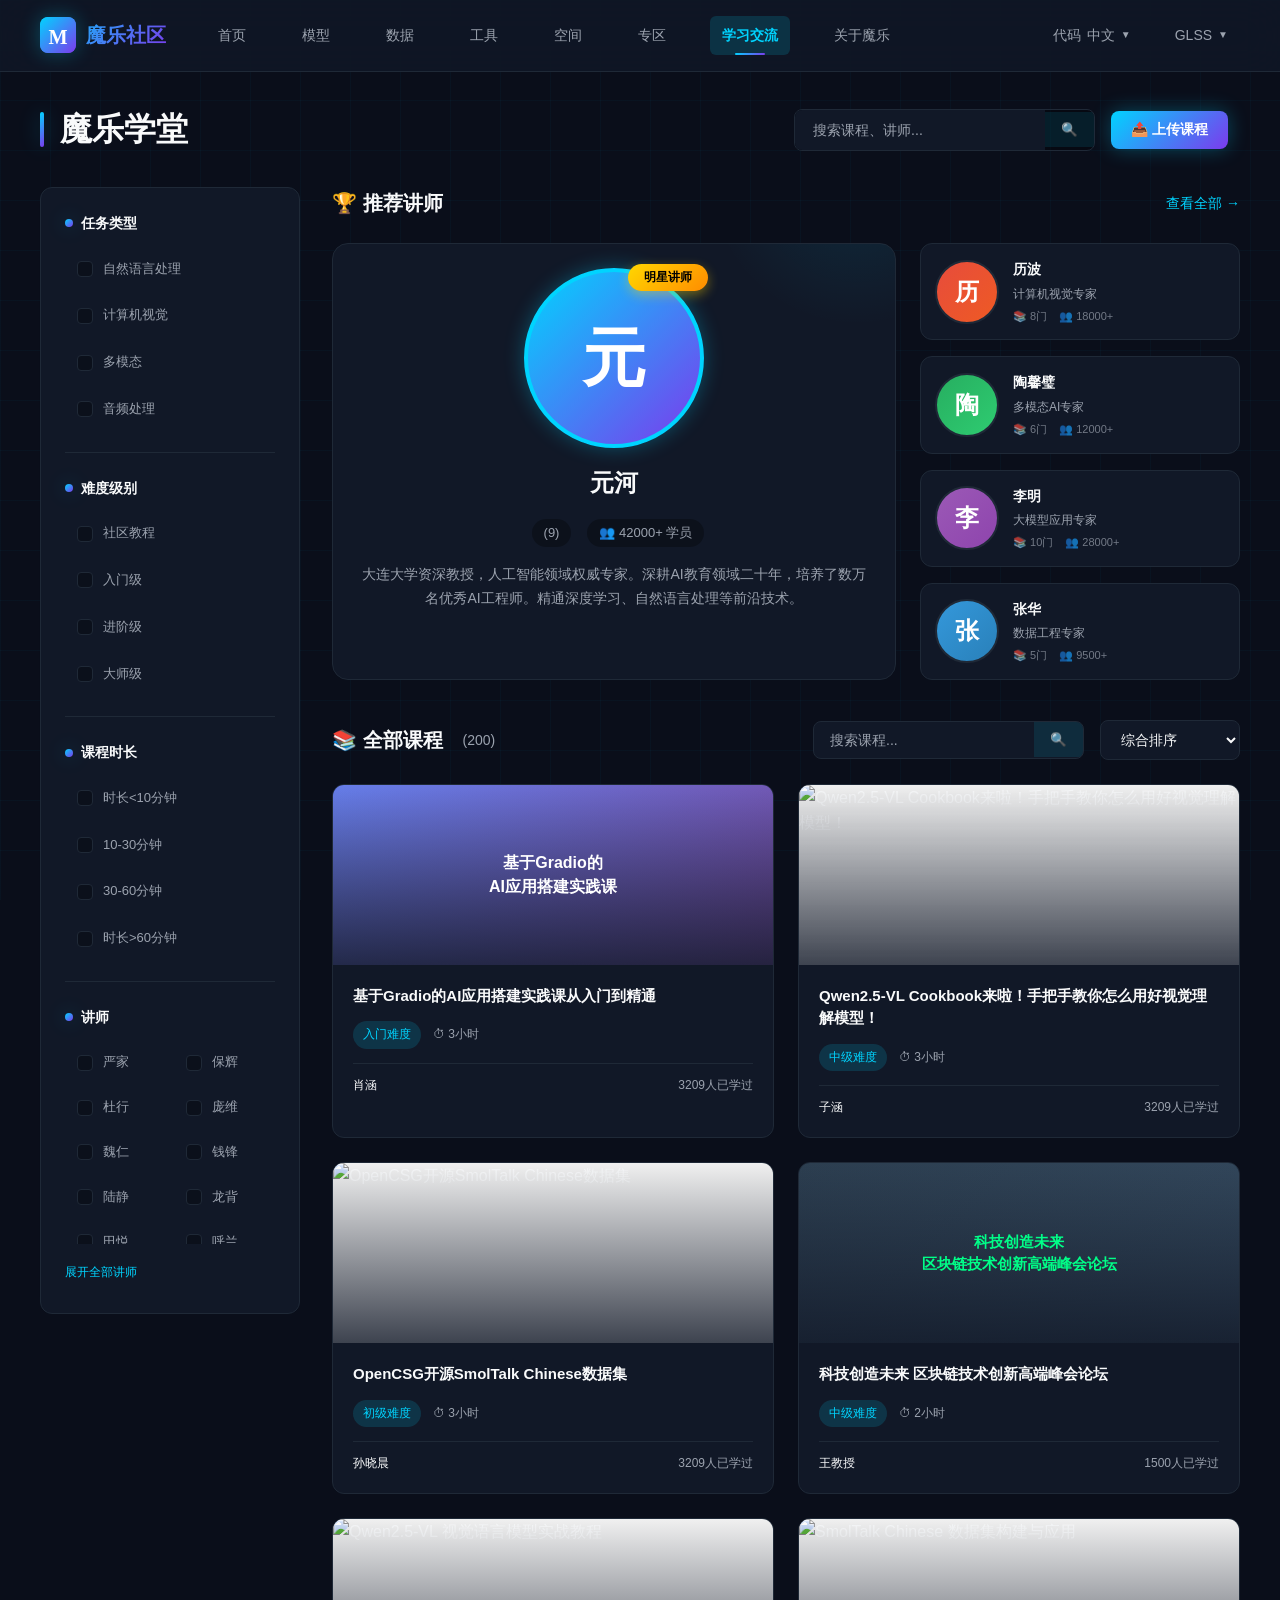
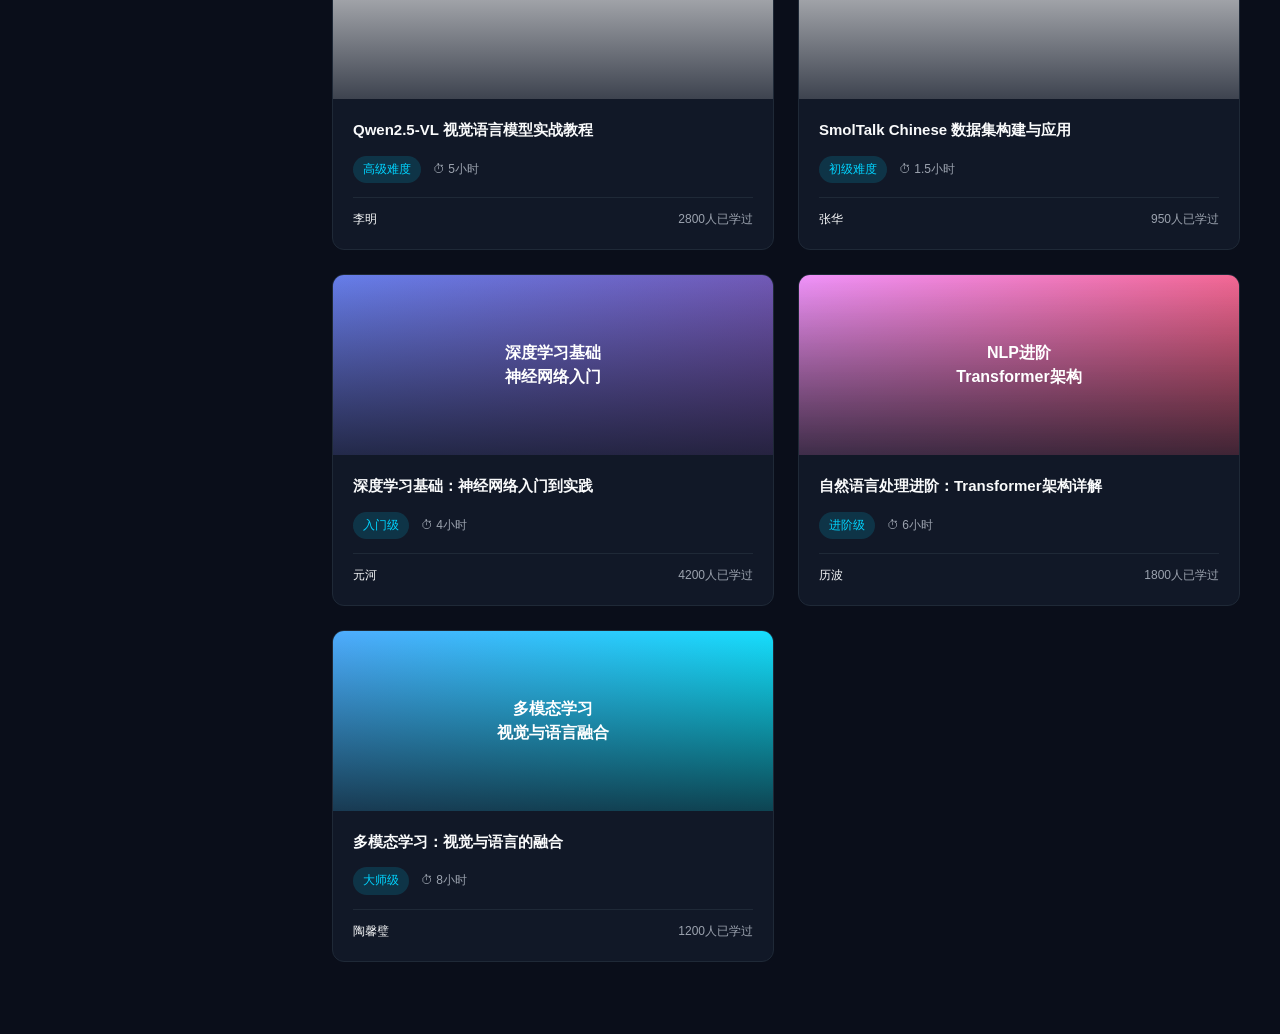
==== index.html @ 88fbdd55 "Add files via upload" ====
<!DOCTYPE html>
<html lang="zh-CN">
<head>
    <meta charset="UTF-8">
    <meta name="viewport" content="width=device-width, initial-scale=1.0">
    <title>魔乐学堂 - AI学习平台</title>
    <link rel="stylesheet" href="styles.css">
</head>
<body>
    <!-- 顶部导航栏 -->
    <header class="header">
        <div class="header-left">
            <div class="logo">
                <img src="data:image/svg+xml,%3Csvg xmlns='http://www.w3.org/2000/svg' viewBox='0 0 32 32'%3E%3Cdefs%3E%3ClinearGradient id='g' x1='0%25' y1='0%25' x2='100%25' y2='100%25'%3E%3Cstop offset='0%25' style='stop-color:%2300d4ff'/%3E%3Cstop offset='100%25' style='stop-color:%237c3aed'/%3E%3C/linearGradient%3E%3C/defs%3E%3Crect width='32' height='32' rx='6' fill='url(%23g)'/%3E%3Ctext x='16' y='24' font-size='18' font-weight='bold' fill='white' text-anchor='middle'%3EM%3C/text%3E%3C/svg%3E" alt="魔乐社区">
                <span>魔乐社区</span>
            </div>
            <nav class="nav-menu">
                <a href="#">首页</a>
                <a href="#">模型</a>
                <a href="#">数据</a>
                <a href="#">工具</a>
                <a href="#">空间</a>
                <a href="#">专区</a>
                <a href="#" class="active">学习交流</a>
                <a href="#">关于魔乐</a>
            </nav>
        </div>
        <div class="header-right">
            <div class="lang-switch">
                <span>代码</span>
                <span>中文</span>
                <span class="dropdown">▼</span>
            </div>
            <div class="glss-dropdown">
                <span>GLSS</span>
                <span class="dropdown">▼</span>
            </div>
        </div>
    </header>

    <!-- 主内容区 -->
    <main class="main-container">
        <div class="page-header">
            <h1 class="page-title">魔乐学堂</h1>
            <div class="page-actions">
                <div class="search-box">
                    <input type="text" placeholder="搜索课程、讲师...">
                    <button class="search-btn">🔍</button>
                </div>
                <button class="upload-btn" onclick="openUploadModal()">📤 上传课程</button>
            </div>
        </div>
        
        <div class="content-wrapper">
            <!-- 左侧筛选栏 -->
            <aside class="sidebar">
                <div class="filter-section">
                    <h3>任务类型</h3>
                    <div class="filter-options">
                        <label class="checkbox-label">
                            <input type="checkbox" name="task" value="nlp">
                            <span>自然语言处理</span>
                        </label>
                        <label class="checkbox-label">
                            <input type="checkbox" name="task" value="cv">
                            <span>计算机视觉</span>
                        </label>
                        <label class="checkbox-label">
                            <input type="checkbox" name="task" value="multimodal">
                            <span>多模态</span>
                        </label>
                        <label class="checkbox-label">
                            <input type="checkbox" name="task" value="audio">
                            <span>音频处理</span>
                        </label>
                    </div>
                </div>

                <div class="filter-section">
                    <h3>难度级别</h3>
                    <div class="filter-options">
                        <label class="checkbox-label">
                            <input type="checkbox" name="level" value="community">
                            <span>社区教程</span>
                        </label>
                        <label class="checkbox-label">
                            <input type="checkbox" name="level" value="entry">
                            <span>入门级</span>
                        </label>
                        <label class="checkbox-label">
                            <input type="checkbox" name="level" value="intermediate">
                            <span>进阶级</span>
                        </label>
                        <label class="checkbox-label">
                            <input type="checkbox" name="level" value="advanced">
                            <span>大师级</span>
                        </label>
                    </div>
                </div>

                <div class="filter-section">
                    <h3>课程时长</h3>
                    <div class="filter-options">
                        <label class="checkbox-label">
                            <input type="checkbox" name="duration" value="short">
                            <span>时长&lt;10分钟</span>
                        </label>
                        <label class="checkbox-label">
                            <input type="checkbox" name="duration" value="medium">
                            <span>10-30分钟</span>
                        </label>
                        <label class="checkbox-label">
                            <input type="checkbox" name="duration" value="long">
                            <span>30-60分钟</span>
                        </label>
                        <label class="checkbox-label">
                            <input type="checkbox" name="duration" value="extra-long">
                            <span>时长&gt;60分钟</span>
                        </label>
                    </div>
                </div>

                <div class="filter-section">
                    <h3>讲师</h3>
                    <div class="filter-options instructor-options">
                        <label class="checkbox-label">
                            <input type="checkbox" name="instructor" value="yanjia">
                            <span>严家</span>
                        </label>
                        <label class="checkbox-label">
                            <input type="checkbox" name="instructor" value="baohui">
                            <span>保辉</span>
                        </label>
                        <label class="checkbox-label">
                            <input type="checkbox" name="instructor" value="duxing">
                            <span>杜行</span>
                        </label>
                        <label class="checkbox-label">
                            <input type="checkbox" name="instructor" value="pangwei">
                            <span>庞维</span>
                        </label>
                        <label class="checkbox-label">
                            <input type="checkbox" name="instructor" value="weiren">
                            <span>魏仁</span>
                        </label>
                        <label class="checkbox-label">
                            <input type="checkbox" name="instructor" value="qianfeng">
                            <span>钱锋</span>
                        </label>
                        <label class="checkbox-label">
                            <input type="checkbox" name="instructor" value="lujing">
                            <span>陆静</span>
                        </label>
                        <label class="checkbox-label">
                            <input type="checkbox" name="instructor" value="longbei">
                            <span>龙背</span>
                        </label>
                        <label class="checkbox-label">
                            <input type="checkbox" name="instructor" value="tianyue">
                            <span>田悦</span>
                        </label>
                        <label class="checkbox-label">
                            <input type="checkbox" name="instructor" value="hulan">
                            <span>呼兰</span>
                        </label>
                    </div>
                    <button class="expand-btn" id="expandInstructors">展开全部讲师</button>
                </div>
            </aside>

            <!-- 右侧内容区 -->
            <div class="main-content">
                <!-- 推荐讲师 -->
                <section class="section">
                    <div class="section-header">
                        <h2 class="section-title">🏆 推荐讲师</h2>
                        <a href="#" class="view-all">查看全部 →</a>
                    </div>
                    <div class="instructor-showcase">
                        <div class="instructor-featured" onclick="goToInstructorDetail('元河')">
                            <div class="featured-avatar">
                                <div class="avatar-circle" style="background: linear-gradient(135deg, #00d4ff 0%, #7c3aed 100%);">元</div>
                                <div class="featured-badge">明星讲师</div>
                            </div>
                            <h3>元河</h3>
                            <div class="featured-meta">
                                <span class="course-count">📚 12门课程</span>
                                <span class="students-count">👥 42000+ 学员</span>
                            </div>
                            <p class="featured-desc">大连大学资深教授，人工智能领域权威专家。深耕AI教育领域二十年，培养了数万名优秀AI工程师。精通深度学习、自然语言处理等前沿技术。</p>
                        </div>

                        <div class="instructor-list">
                            <div class="mini-instructor-card" onclick="goToInstructorDetail('历波')">
                                <div class="mini-avatar" style="background: linear-gradient(135deg, #E74C3C 0%, #ee5a24 100%);">历</div>
                                <div class="mini-info">
                                    <h4>历波</h4>
                                    <p class="mini-desc">计算机视觉专家</p>
                                    <div class="mini-stats">
                                        <span class="mini-course">📚 8门</span>
                                        <span class="mini-students">👥 18000+</span>
                                    </div>
                                </div>
                            </div>

                            <div class="mini-instructor-card" onclick="goToInstructorDetail('陶馨璧')">
                                <div class="mini-avatar" style="background: linear-gradient(135deg, #27AE60 0%, #2ecc71 100%);">陶</div>
                                <div class="mini-info">
                                    <h4>陶馨璧</h4>
                                    <p class="mini-desc">多模态AI专家</p>
                                    <div class="mini-stats">
                                        <span class="mini-course">📚 6门</span>
                                        <span class="mini-students">👥 12000+</span>
                                    </div>
                                </div>
                            </div>

                            <div class="mini-instructor-card" onclick="goToInstructorDetail('李明')">
                                <div class="mini-avatar" style="background: linear-gradient(135deg, #9B59B6 0%, #8e44ad 100%);">李</div>
                                <div class="mini-info">
                                    <h4>李明</h4>
                                    <p class="mini-desc">大模型应用专家</p>
                                    <div class="mini-stats">
                                        <span class="mini-course">📚 10门</span>
                                        <span class="mini-students">👥 28000+</span>
                                    </div>
                                </div>
                            </div>

                            <div class="mini-instructor-card" onclick="goToInstructorDetail('张华')">
                                <div class="mini-avatar" style="background: linear-gradient(135deg, #3498DB 0%, #2980b9 100%);">张</div>
                                <div class="mini-info">
                                    <h4>张华</h4>
                                    <p class="mini-desc">数据工程专家</p>
                                    <div class="mini-stats">
                                        <span class="mini-course">📚 5门</span>
                                        <span class="mini-students">👥 9500+</span>
                                    </div>
                                </div>
                            </div>
                        </div>
                    </div>
                </section>

                <!-- 全部课程 -->
                <section class="section">
                    <div class="section-header">
                        <h2 class="section-title">📚 全部课程 <span class="course-count">(200)</span></h2>
                        <div class="section-actions">
                            <div class="search-box-small">
                                <input type="text" placeholder="搜索课程..." id="courseSearch">
                                <button class="search-btn">🔍</button>
                            </div>
                            <div class="sort-dropdown">
                                <select id="sortSelect">
                                    <option value="default">综合排序</option>
                                    <option value="newest">更新时间</option>
                                    <option value="popular">最受欢迎</option>
                                    <option value="duration">课程时长</option>
                                </select>
                            </div>
                        </div>
                    </div>
                    <div class="course-grid" id="allCourses">
                        <!-- Courses will be populated dynamically by script.js -->
                    </div>
                </section>
            </div>
        </div>
    </main>

    <script src="script.js?v=2"></script>

<!-- Course Detail Modal -->
<div class="course-detail-overlay" id="courseDetailModal" onclick="closeCourseDetail()">
    <div class="course-detail-modal" onclick="event.stopPropagation()">
        <div class="modal-header">
            <h2>📖 课程详情</h2>
            <button class="modal-close" onclick="closeCourseDetail()">✕</button>
        </div>
        
        <div class="course-detail-content">
            <!-- Course Header -->
            <div class="detail-header">
                <div class="detail-cover">
                    <img id="detailCover" src="" alt="课程封面">
                    <div class="cover-overlay">
                        <button class="play-btn" onclick="playCourse()">▶ 立即学习</button>
                    </div>
                </div>
                <div class="detail-info">
                    <h1 id="detailTitle">课程标题</h1>
                    <div class="detail-meta">
                        <span class="detail-difficulty" id="detailDifficulty">中级难度</span>
                        <span class="detail-duration" id="detailDuration">⏱ 2小时</span>
                        <span class="detail-rating">⭐ 4.9</span>
                    </div>
                    <div class="detail-stats">
                        <span>👥 <span id="detailStudents">1500</span> 人已学</span>
                        <span>📺 <span id="detailLessons">12</span> 课时</span>
                        <span>📁 <span id="detailChapters">3</span> 章节</span>
                    </div>
                    <p id="detailDesc">课程简介描述...</p>
                </div>
            </div>

            <!-- Course Tabs -->
            <div class="detail-tabs">
                <button class="tab-btn active" id="tabOutline" onclick="showDetailTab('outline')">📚 课程大纲</button>
                <button class="tab-btn" id="tabIntro" onclick="showDetailTab('intro')">📝 课程介绍</button>
                <button class="tab-btn" id="tabComments" onclick="showDetailTab('comments')">💬 学员评论</button>
            </div>

            <!-- Tab Content -->
            <div class="tab-content" id="tabContent">
                <!-- Course Outline -->
                <div id="contentOutline" class="tab-pane active">
                    <div class="chapter-list" id="chapterList">
                        <!-- Chapters will be populated dynamically -->
                    </div>
                </div>

                <!-- Course Intro -->
                <div id="contentIntro" class="tab-pane">
                    <h3>📝 课程介绍</h3>
                    <p id="detailFullDesc">详细的课程介绍内容...</p>
                    <h4>🎯 学习目标</h4>
                    <ul id="detailObjectives">
                        <li>理解课程核心概念</li>
                        <li>掌握关键技术技能</li>
                        <li>能够独立完成项目实践</li>
                    </ul>
                    <h4>📋 适合人群</h4>
                    <ul id="detailAudience">
                        <li>有一定编程基础的学习者</li>
                        <li>对人工智能感兴趣的开发者</li>
                        <li>希望提升技能的在职人员</li>
                    </ul>
                </div>

                <!-- Comments -->
                <div id="contentComments" class="tab-pane">
                    <div class="comment-list" id="commentList">
                        <!-- Comments will be populated dynamically -->
                    </div>
                    <div class="comment-input">
                        <textarea placeholder="发表您的评价..."></textarea>
                        <button class="submit-comment-btn">发表评论</button>
                    </div>
                </div>
            </div>

            <!-- Bottom Actions -->
            <div class="detail-footer">
                <button class="enroll-btn">🎯 立即报名</button>
                <button class="wishlist-btn">❤️ 收藏课程</button>
            </div>
        </div>
    </div>
</div>

<!-- Upload Course Modal -->
<div class="upload-modal-overlay" id="uploadModal" onclick="closeUploadModal()">
    <div class="upload-modal" onclick="event.stopPropagation()">
        <div class="modal-header">
            <h2>📤 上传新课程</h2>
            <button class="modal-close" onclick="closeUploadModal()">✕</button>
        </div>
        
        <!-- Stepper -->
        <div class="modal-stepper">
            <div class="modal-step active" id="uploadStep1" onclick="goUploadStep(1)">
                <span class="step-num">1</span><span>基本信息</span>
            </div>
            <div class="modal-step-line" id="uploadLine1"></div>
            <div class="modal-step" id="uploadStep2" onclick="goUploadStep(2)">
                <span class="step-num">2</span><span>课程内容</span>
            </div>
            <div class="modal-step-line" id="uploadLine2"></div>
            <div class="modal-step" id="uploadStep3" onclick="goUploadStep(3)">
                <span class="step-num">3</span><span>发布设置</span>
            </div>
        </div>

        <!-- Step 1: Basic Info -->
        <div id="uploadPanel1" class="upload-panel">
            <div class="upload-form-card">
                <h3>📋 基本信息</h3>
                
                <div class="form-group">
                    <label class="form-label">课程封面 <span class="required">*</span></label>
                    <div class="cover-upload-zone" id="coverUploadZone">
                        <div class="cover-placeholder" id="coverPlaceholder">
                            <div class="cover-icon">🖼️</div>
                            <div class="cover-text">点击或拖放上传封面</div>
                            <div class="cover-hint">建议尺寸 800×450px，最大 5MB</div>
                        </div>
                        <img class="cover-preview" id="coverPreview" style="display:none;">
                        <input type="file" id="coverInput" accept="image/*" onchange="handleCoverUpload(this)">
                        <button class="cover-remove" id="coverRemove" onclick="removeCover()" style="display:none;">✕</button>
                    </div>
                    <div class="cover-info" id="coverInfo" style="display:none;">
                        <span class="cover-name" id="coverName"></span>
                        <span class="cover-size" id="coverSize"></span>
                    </div>
                </div>

                <div class="form-group">
                    <label class="form-label">课程类型 <span class="required">*</span></label>
                    <div class="type-selector">
                        <div class="type-option selected" onclick="selectCourseType(this,'video')">
                            <div class="type-icon">📹</div>
                            <div class="type-label">视频课程</div>
                            <div class="type-desc">录制视频讲解</div>
                        </div>
                        <div class="type-option" onclick="selectCourseType(this,'text')">
                            <div class="type-icon">📄</div>
                            <div class="type-label">文本教程</div>
                            <div class="type-desc">图文并茂的技术文档</div>
                        </div>
                    </div>
                </div>

                <div class="form-group">
                    <label class="form-label">课程标题 <span class="required">*</span></label>
                    <input class="form-input" id="uploadTitle" placeholder="输入课程标题">
                </div>

                <div class="form-group">
                    <label class="form-label">课程简介 <span class="required">*</span></label>
                    <textarea class="form-textarea" id="uploadDesc" placeholder="详细描述课程内容..." rows="3"></textarea>
                </div>

                <div class="form-row">
                    <div class="form-group">
                        <label class="form-label">任务类型</label>
                        <select class="form-select" id="uploadTaskType">
                            <option value="">请选择</option>
                            <option value="nlp">自然语言处理</option>
                            <option value="cv">计算机视觉</option>
                            <option value="multimodal">多模态</option>
                            <option value="audio">音频处理</option>
                        </select>
                    </div>
                    <div class="form-group">
                        <label class="form-label">难度级别</label>
                        <select class="form-select" id="uploadDifficulty">
                            <option value="">请选择</option>
                            <option value="beginner">入门级</option>
                            <option value="intermediate">进阶级</option>
                            <option value="master">大师级</option>
                        </select>
                    </div>
                </div>
            </div>
        </div>

        <!-- Step 2: Content -->
        <div id="uploadPanel2" class="upload-panel" style="display:none;">
            <!-- Video Upload -->
            <div id="uploadVideo" class="upload-form-card">
                <h3>📹 视频内容</h3>
                <div class="upload-zone">
                    <div class="upload-icon">🎬</div>
                    <div class="upload-text">拖放视频文件到此处，或 <span>点击选择</span></div>
                    <div class="upload-hint">支持 MP4/MOV/AVI 格式</div>
                    <input type="file" accept="video/*" multiple onchange="handleVideoUpload(this)">
                </div>
                <div class="file-list" id="videoList"></div>
            </div>

            <!-- Text Content -->
            <div id="uploadText" class="upload-form-card" style="display:none;">
                <h3>📄 文本内容</h3>
                <div class="form-group">
                    <label class="form-label">教程正文</label>
                    <textarea class="form-textarea" id="uploadTextBody" placeholder="支持 Markdown 格式..." rows="5"></textarea>
                </div>
            </div>

            <div class="upload-form-card">
                <h3>📚 章节结构</h3>
                
                <div class="form-group">
                    <label class="form-label">已有章节模板</label>
                    <select class="form-select" id="chapterTemplate" onchange="applyChapterTemplate(this)">
                        <option value="">选择已有章节结构</option>
                        <option value="intro">课程介绍（2课时）</option>
                        <option value="basic">基础入门（3课时）</option>
                        <option value="advanced">进阶实战（4课时）</option>
                        <option value="project">项目实战（5课时）</option>
                    </select>
                </div>

                <div class="chapter-editor" id="chapterEditor">
                    <div class="chapter-block">
                        <div class="chapter-header">
                            <span class="chapter-num">1</span>
                            <input class="chapter-input" placeholder="第一章标题">
                            <span class="chapter-delete" onclick="deleteChapter(this)">✕</span>
                        </div>
                        <div class="lesson-list">
                            <div class="lesson-row">
                                <span class="lesson-icon video">▶</span>
                                <input class="lesson-input" placeholder="课时标题">
                                <select class="lesson-select" onchange="updateLessonIcon(this)">
                                    <option value="video">视频</option>
                                    <option value="text">文本</option>
                                </select>
                                <span class="lesson-delete" onclick="this.closest('.lesson-row').remove()">✕</span>
                            </div>
                        </div>
                        <button class="add-lesson-btn" onclick="addLesson(this)">+ 添加课时</button>
                    </div>
                </div>
                <button class="add-chapter-btn" onclick="addChapter()">+ 添加章节</button>
            </div>
        </div>

        <!-- Step 3: Publish -->
        <div id="uploadPanel3" class="upload-panel" style="display:none;">
            <div class="upload-form-card">
                <h3>🚀 发布设置</h3>
                
                <div class="form-group">
                    <label class="form-label">课程价格</label>
                    <div class="type-selector">
                        <div class="type-option selected" onclick="selectPriceType(this,'free')">
                            <div class="type-icon">🆓</div>
                            <div class="type-label">免费公开</div>
                            <div class="type-desc">所有人可免费学习</div>
                        </div>
                        <div class="type-option" onclick="selectPriceType(this,'paid')">
                            <div class="type-icon">💰</div>
                            <div class="type-label">付费课程</div>
                            <div class="type-desc">设置课程售价</div>
                        </div>
                    </div>
                </div>

                <div class="form-group" id="priceGroup" style="display:none;">
                    <label class="form-label">课程售价 (¥)</label>
                    <input class="form-input" id="priceInput" type="number" placeholder="输入价格" style="max-width:150px;">
                </div>

                <div class="form-group">
                    <label class="form-label">预计学习时长</label>
                    <select class="form-select" id="uploadDuration">
                        <option value="">请选择</option>
                        <option value="short">≤10min</option>
                        <option value="medium_short">10min＜时长≤30min</option>
                        <option value="medium_long">30min＜时长≤60min</option>
                        <option value="long">＞60min</option>
                    </select>
                </div>

                <div class="form-group">
                    <label class="form-label">课程大纲</label>
                    <textarea class="form-textarea" id="uploadOutline" placeholder="列出学习目标..." rows="3"></textarea>
                </div>

                <div class="form-group">
                    <label class="form-label">发布选项</label>
                    <div class="checkbox-group">
                        <label class="checkbox-label"><input type="checkbox" checked> 立即发布</label>
                        <label class="checkbox-label"><input type="checkbox"> 允许学员评论</label>
                    </div>
                </div>
            </div>
        </div>

        <!-- Actions -->
        <div class="modal-actions">
            <button class="btn btn-secondary" onclick="closeUploadModal()">取消</button>
            <button class="btn btn-secondary" id="prevBtn" style="display:none;" onclick="goUploadStep(currentUploadStep-1)">← 上一步</button>
            <button class="btn btn-primary" id="nextBtn" onclick="goUploadStep(currentUploadStep+1)">下一步 →</button>
            <button class="btn btn-success" id="publishBtn" style="display:none;" onclick="publishCourse()">🚀 发布课程</button>
        </div>
    </div>
</div>

<!-- Success Toast -->
<div class="toast" id="uploadToast"></div>

<script>
// 跳转到讲师详情页
function goToInstructorDetail(instructorName) {
    window.location.href = 'instructor-detail.html?instructor=' + encodeURIComponent(instructorName);
}

let currentUploadStep = 1;
let uploadCourseType = 'video';
let chapterCount = 1;

function openUploadModal() {
    document.getElementById('uploadModal').style.display = 'flex';
    document.body.style.overflow = 'hidden';
}

function closeUploadModal() {
    document.getElementById('uploadModal').style.display = 'none';
    document.body.style.overflow = '';
}

function goUploadStep(n) {
    if (n > currentUploadStep) {
        if (currentUploadStep === 1) {
            const title = document.getElementById('uploadTitle').value.trim();
            if (!title) { showUploadToast('请填写课程标题'); return; }
        }
    }

    currentUploadStep = n;
    document.querySelectorAll('.upload-panel').forEach(p => p.style.display = 'none');
    document.getElementById('uploadPanel' + n).style.display = 'block';

    // Update stepper
    for (let i = 1; i <= 3; i++) {
        const step = document.getElementById('uploadStep' + i);
        step.classList.remove('active', 'done');
        if (i < n) step.classList.add('done');
        if (i === n) step.classList.add('active');
    }
    document.getElementById('uploadLine1').classList.toggle('done', n > 1);
    document.getElementById('uploadLine2').classList.toggle('done', n > 2);

    // Update buttons
    document.getElementById('prevBtn').style.display = n > 1 ? 'block' : 'none';
    document.getElementById('nextBtn').style.display = n < 3 ? 'block' : 'none';
    document.getElementById('publishBtn').style.display = n === 3 ? 'block' : 'none';
}

function selectCourseType(el, type) {
    el.closest('.type-selector').querySelectorAll('.type-option').forEach(o => o.classList.remove('selected'));
    el.classList.add('selected');
    uploadCourseType = type;
    document.getElementById('uploadVideo').style.display = type === 'video' ? 'block' : 'none';
    document.getElementById('uploadText').style.display = type === 'text' ? 'block' : 'none';
}

function selectPriceType(el, type) {
    el.closest('.type-selector').querySelectorAll('.type-option').forEach(o => o.classList.remove('selected'));
    el.classList.add('selected');
    document.getElementById('priceGroup').style.display = type === 'paid' ? 'block' : 'none';
}

function handleVideoUpload(input) {
    const list = document.getElementById('videoList');
    for (const file of input.files) {
        const item = document.createElement('div');
        item.className = 'file-item';
        item.innerHTML = `
            <span class="file-icon">🎬</span>
            <div class="file-info">
                <div class="file-name">${file.name}</div>
                <div class="file-size">${formatFileSize(file.size)}</div>
            </div>
            <span class="file-status done">✓ 就绪</span>
            <span class="file-remove" onclick="this.closest('.file-item').remove()">✕</span>
        `;
        list.appendChild(item);
    }
    input.value = '';
}

function handleCoverUpload(input) {
    const file = input.files[0];
    if (!file) return;

    if (file.size > 5 * 1024 * 1024) {
        showUploadToast('封面大小不能超过 5MB');
        input.value = '';
        return;
    }

    const reader = new FileReader();
    reader.onload = function(e) {
        document.getElementById('coverPreview').src = e.target.result;
        document.getElementById('coverPreview').style.display = 'block';
        document.getElementById('coverPlaceholder').style.display = 'none';
        document.getElementById('coverRemove').style.display = 'block';
        document.getElementById('coverInfo').style.display = 'flex';
        document.getElementById('coverName').textContent = file.name;
        document.getElementById('coverSize').textContent = formatFileSize(file.size);
    };
    reader.readAsDataURL(file);
}

function removeCover() {
    document.getElementById('coverInput').value = '';
    document.getElementById('coverPreview').style.display = 'none';
    document.getElementById('coverPreview').src = '';
    document.getElementById('coverPlaceholder').style.display = 'block';
    document.getElementById('coverRemove').style.display = 'none';
    document.getElementById('coverInfo').style.display = 'none';
}

function formatFileSize(bytes) {
    if (bytes < 1024) return bytes + ' B';
    if (bytes < 1024 * 1024) return (bytes / 1024).toFixed(1) + ' KB';
    return (bytes / 1024 / 1024).toFixed(1) + ' MB';
}

function addChapter() {
    chapterCount++;
    const editor = document.getElementById('chapterEditor');
    const block = document.createElement('div');
    block.className = 'chapter-block';
    block.innerHTML = `
        <div class="chapter-header">
            <span class="chapter-num">${chapterCount}</span>
            <input class="chapter-input" placeholder="第${chapterCount}章标题">
            <span class="chapter-delete" onclick="deleteChapter(this)">✕</span>
        </div>
        <div class="lesson-list"></div>
        <button class="add-lesson-btn" onclick="addLesson(this)">+ 添加课时</button>
    `;
    editor.appendChild(block);
}

function deleteChapter(el) {
    if (document.querySelectorAll('.chapter-block').length <= 1) {
        showUploadToast('至少保留一个章节'); return;
    }
    el.closest('.chapter-block').remove();
    document.querySelectorAll('.chapter-block').forEach((block, i) => {
        block.querySelector('.chapter-num').textContent = i + 1;
    });
    chapterCount = document.querySelectorAll('.chapter-block').length;
}

function applyChapterTemplate(select) {
    const template = select.value;
    if (!template) return;

    const templates = {
        intro: {
            title: '课程介绍',
            lessons: ['课程简介与学习目标', '前置知识要求']
        },
        basic: {
            title: '基础入门',
            lessons: ['核心概念讲解', '基础操作演示', '简单案例练习']
        },
        advanced: {
            title: '进阶实战',
            lessons: ['进阶概念深入', '高级技巧讲解', '综合案例实战', '常见问题解答']
        },
        project: {
            title: '项目实战',
            lessons: ['项目需求分析', '环境搭建与配置', '核心功能开发', '功能测试与调试', '项目部署上线']
        }
    };

    const data = templates[template];
    const editor = document.getElementById('chapterEditor');
    
    const newBlock = document.createElement('div');
    newBlock.className = 'chapter-block';
    chapterCount++;
    
    let lessonsHtml = '';
    data.lessons.forEach((lesson, index) => {
        lessonsHtml += `
            <div class="lesson-row">
                <span class="lesson-icon video">▶</span>
                <input class="lesson-input" value="${lesson}">
                <select class="lesson-select" onchange="updateLessonIcon(this)">
                    <option value="video">视频</option>
                    <option value="text">文本</option>
                </select>
                <span class="lesson-delete" onclick="this.closest('.lesson-row').remove()">✕</span>
            </div>
        `;
    });
    
    newBlock.innerHTML = `
        <div class="chapter-header">
            <span class="chapter-num">${chapterCount}</span>
            <input class="chapter-input" value="${data.title}">
            <span class="chapter-delete" onclick="deleteChapter(this)">✕</span>
        </div>
        <div class="lesson-list">${lessonsHtml}</div>
        <button class="add-lesson-btn" onclick="addLesson(this)">+ 添加课时</button>
    `;
    
    editor.appendChild(newBlock);
    select.value = '';
    showUploadToast(`已添加「${data.title}」章节模板`);
}

function addLesson(btn) {
    const list = btn.previousElementSibling;
    const row = document.createElement('div');
    row.className = 'lesson-row';
    row.innerHTML = `
        <span class="lesson-icon video">▶</span>
        <input class="lesson-input" placeholder="课时标题">
        <select class="lesson-select" onchange="updateLessonIcon(this)">
            <option value="video">视频</option>
            <option value="text">文本</option>
        </select>
        <span class="lesson-delete" onclick="this.closest('.lesson-row').remove()">✕</span>
    `;
    list.appendChild(row);
}

function updateLessonIcon(select) {
    const icon = select.closest('.lesson-row').querySelector('.lesson-icon');
    const isVideo = select.value === 'video';
    icon.className = 'lesson-icon ' + (isVideo ? 'video' : 'text');
    icon.textContent = isVideo ? '▶' : '¶';
}

function publishCourse() {
    const title = document.getElementById('uploadTitle').value || '未命名课程';
    showUploadToast('🎉 课程「' + title + '」发布成功！');
    closeUploadModal();
}

function showUploadToast(msg) {
    const t = document.getElementById('uploadToast');
    t.textContent = msg;
    t.classList.add('show');
    setTimeout(() => t.classList.remove('show'), 3000);
}
</script>
</body>
</html>
---- styles.css ----
/* 科技感主题变量 */
:root {
    --primary-color: #00d4ff;
    --secondary-color: #7c3aed;
    --accent-color: #00ff88;
    --dark-bg: #0a0e1a;
    --dark-card: #111827;
    --dark-border: #1f2937;
    --text-primary: #f9fafb;
    --text-secondary: #9ca3af;
    --gradient-primary: linear-gradient(135deg, #00d4ff 0%, #7c3aed 100%);
    --gradient-secondary: linear-gradient(135deg, #00ff88 0%, #00d4ff 100%);
    --glow-primary: 0 0 20px rgba(0, 212, 255, 0.3);
    --glow-accent: 0 0 30px rgba(0, 255, 136, 0.4);
}

/* 基础样式重置 */
* {
    margin: 0;
    padding: 0;
    box-sizing: border-box;
}

body {
    font-family: 'Inter', -apple-system, BlinkMacSystemFont, "Segoe UI", Roboto, sans-serif;
    background: var(--dark-bg);
    color: var(--text-primary);
    line-height: 1.6;
    min-height: 100vh;
    position: relative;
    overflow-x: hidden;
}

/* 科技感背景网格 */
body::before {
    content: '';
    position: fixed;
    top: 0;
    left: 0;
    right: 0;
    bottom: 0;
    background-image: 
        linear-gradient(rgba(0, 212, 255, 0.03) 1px, transparent 1px),
        linear-gradient(90deg, rgba(0, 212, 255, 0.03) 1px, transparent 1px);
    background-size: 50px 50px;
    pointer-events: none;
    z-index: 0;
}

/* 动态光晕效果 */
@keyframes glowPulse {
    0%, 100% { opacity: 0.3; transform: scale(1); }
    50% { opacity: 0.6; transform: scale(1.05); }
}

/* 扫描线效果 */
@keyframes scanLine {
    0% { transform: translateY(-100%); }
    100% { transform: translateY(100vh); }
}

/* 顶部导航栏 */
.header {
    display: flex;
    justify-content: space-between;
    align-items: center;
    padding: 0 40px;
    height: 72px;
    background: rgba(17, 24, 39, 0.8);
    backdrop-filter: blur(20px);
    border-bottom: 1px solid var(--dark-border);
    position: sticky;
    top: 0;
    z-index: 100;
}

.header-left {
    display: flex;
    align-items: center;
    gap: 40px;
}

.logo {
    display: flex;
    align-items: center;
    gap: 10px;
    font-size: 20px;
    font-weight: 700;
    background: var(--gradient-primary);
    -webkit-background-clip: text;
    -webkit-text-fill-color: transparent;
    background-clip: text;
}

.logo img {
    width: 36px;
    height: 36px;
    border-radius: 8px;
    background: var(--gradient-primary);
    box-shadow: var(--glow-primary);
}

.nav-menu {
    display: flex;
    gap: 32px;
}

.nav-menu a {
    text-decoration: none;
    color: var(--text-secondary);
    font-size: 14px;
    font-weight: 500;
    transition: all 0.3s ease;
    position: relative;
    padding: 8px 12px;
    border-radius: 6px;
}

.nav-menu a:hover {
    color: var(--primary-color);
    background: rgba(0, 212, 255, 0.1);
}

.nav-menu a.active {
    color: var(--primary-color);
    font-weight: 600;
    background: rgba(0, 212, 255, 0.15);
}

.nav-menu a.active::after {
    content: '';
    position: absolute;
    bottom: 0;
    left: 50%;
    transform: translateX(-50%);
    width: 30px;
    height: 2px;
    background: var(--gradient-primary);
    border-radius: 1px;
}

.header-right {
    display: flex;
    align-items: center;
    gap: 20px;
}

.search-box {
    display: flex;
    align-items: center;
    border: 1px solid var(--dark-border);
    border-radius: 8px;
    overflow: hidden;
    background: rgba(0, 0, 0, 0.3);
    transition: all 0.3s ease;
}

.search-box:focus-within {
    border-color: var(--primary-color);
    box-shadow: var(--glow-primary);
}

.search-box input {
    border: none;
    padding: 12px 18px;
    outline: none;
    width: 250px;
    font-size: 14px;
    background: var(--dark-card);
    color: var(--text-primary);
}

.search-box input::placeholder {
    color: var(--text-secondary);
}

.search-btn {
    background: rgba(0, 212, 255, 0.1);
    border: none;
    padding: 10px 16px;
    cursor: pointer;
    color: var(--primary-color);
    transition: all 0.3s ease;
}

.search-btn:hover {
    background: rgba(0, 212, 255, 0.2);
}

.lang-switch,
.glss-dropdown {
    display: flex;
    align-items: center;
    gap: 6px;
    font-size: 14px;
    color: var(--text-secondary);
    cursor: pointer;
    padding: 8px 12px;
    border-radius: 6px;
    transition: all 0.3s ease;
}

.lang-switch:hover,
.glss-dropdown:hover {
    color: var(--text-primary);
    background: rgba(255, 255, 255, 0.05);
}

.dropdown {
    font-size: 10px;
    color: var(--text-secondary);
    transition: transform 0.3s ease;
}

.lang-switch:hover .dropdown,
.glss-dropdown:hover .dropdown {
    transform: rotate(180deg);
}

/* 主内容区 */
.main-container {
    max-width: 1400px;
    margin: 0 auto;
    padding: 32px 40px;
    position: relative;
    z-index: 1;
}

.page-header {
    display: flex;
    align-items: center;
    justify-content: space-between;
    margin-bottom: 32px;
    flex-wrap: wrap;
    gap: 16px;
}

.page-title {
    font-size: 32px;
    font-weight: 700;
    position: relative;
    padding-left: 20px;
}

.page-actions {
    display: flex;
    align-items: center;
    gap: 16px;
}

.page-title::before {
    content: '';
    position: absolute;
    left: 0;
    top: 50%;
    transform: translateY(-50%);
    width: 4px;
    height: 70%;
    background: var(--gradient-primary);
    border-radius: 2px;
    box-shadow: var(--glow-primary);
}

.content-wrapper {
    display: flex;
    gap: 32px;
}

/* 左侧筛选栏 */
.sidebar {
    width: 260px;
    flex-shrink: 0;
    background: var(--dark-card);
    border-radius: 12px;
    padding: 24px;
    height: fit-content;
    position: sticky;
    top: 90px;
    border: 1px solid var(--dark-border);
    backdrop-filter: blur(10px);
}

.filter-section {
    margin-bottom: 24px;
    padding-bottom: 24px;
    border-bottom: 1px solid var(--dark-border);
}

.filter-section:last-child {
    border-bottom: none;
    margin-bottom: 0;
    padding-bottom: 0;
}

.filter-section h3 {
    font-size: 14px;
    font-weight: 600;
    color: var(--text-primary);
    margin-bottom: 16px;
    display: flex;
    align-items: center;
    gap: 8px;
    cursor: pointer;
    transition: color 0.3s ease;
}

.filter-section h3:hover {
    color: var(--primary-color);
}

.filter-section h3::before {
    content: '';
    width: 8px;
    height: 8px;
    background: var(--gradient-primary);
    border-radius: 50%;
    box-shadow: var(--glow-primary);
}

.filter-options {
    display: flex;
    flex-direction: column;
    gap: 10px;
}

.checkbox-label {
    display: flex;
    align-items: center;
    gap: 10px;
    cursor: pointer;
    font-size: 13px;
    color: var(--text-secondary);
    padding: 8px 12px;
    border-radius: 8px;
    transition: all 0.3s ease;
}

.checkbox-label:hover {
    color: var(--text-primary);
    background: rgba(0, 212, 255, 0.08);
}

.checkbox-label input[type="checkbox"] {
    width: 16px;
    height: 16px;
    appearance: none;
    border: 1px solid var(--dark-border);
    border-radius: 4px;
    background: rgba(0, 0, 0, 0.3);
    cursor: pointer;
    transition: all 0.3s ease;
    position: relative;
}

.checkbox-label input[type="checkbox"]:checked {
    background: var(--gradient-primary);
    border-color: var(--primary-color);
    box-shadow: var(--glow-primary);
}

.checkbox-label input[type="checkbox"]:checked::after {
    content: '✓';
    position: absolute;
    top: 50%;
    left: 50%;
    transform: translate(-50%, -50%);
    font-size: 10px;
    color: #fff;
    font-weight: bold;
}

.instructor-options {
    display: grid;
    grid-template-columns: 1fr 1fr;
    gap: 8px;
    max-height: 200px;
    overflow: hidden;
}

.expand-btn {
    background: none;
    border: none;
    color: var(--primary-color);
    font-size: 12px;
    cursor: pointer;
    margin-top: 12px;
    padding: 8px 0;
    border-radius: 6px;
    transition: all 0.3s ease;
}

.expand-btn:hover {
    background: rgba(0, 212, 255, 0.1);
}

/* 右侧内容区 */
.main-content {
    flex: 1;
    min-width: 0;
}

.section {
    margin-bottom: 40px;
}

.section-title {
    font-size: 20px;
    font-weight: 600;
    color: var(--text-primary);
    margin-bottom: 24px;
    display: flex;
    align-items: center;
    gap: 12px;
}

.section-title::after {
    content: '';
    flex: 1;
    height: 1px;
    background: linear-gradient(90deg, var(--dark-border), transparent);
}

.section-header {
    display: flex;
    justify-content: space-between;
    align-items: center;
    margin-bottom: 24px;
}

.section-header .section-title {
    margin-bottom: 0;
}

.course-count {
    color: var(--text-secondary);
    font-weight: 400;
    font-size: 14px;
    margin-left: 8px;
}

.section-actions {
    display: flex;
    align-items: center;
    gap: 16px;
}

.search-box-small {
    display: flex;
    align-items: center;
    border: 1px solid var(--dark-border);
    border-radius: 8px;
    overflow: hidden;
    background: var(--dark-card);
    transition: all 0.3s ease;
}

.search-box-small:focus-within {
    border-color: var(--primary-color);
    box-shadow: var(--glow-primary);
}

.search-box-small input {
    border: none;
    padding: 10px 16px;
    outline: none;
    width: 220px;
    font-size: 14px;
    background: transparent;
    color: var(--text-primary);
}

.search-box-small input::placeholder {
    color: var(--text-secondary);
}

.sort-dropdown select {
    border: 1px solid var(--dark-border);
    border-radius: 8px;
    padding: 10px 16px;
    background: var(--dark-card);
    font-size: 14px;
    color: var(--text-primary);
    cursor: pointer;
    outline: none;
    transition: all 0.3s ease;
    min-width: 140px;
}

.sort-dropdown select:hover {
    border-color: var(--primary-color);
}

.sort-dropdown select option {
    background: var(--dark-card);
    color: var(--text-primary);
}

/* 课程卡片 */
.course-grid {
    display: grid;
    grid-template-columns: repeat(auto-fill, minmax(300px, 1fr));
    gap: 24px;
}

.course-card {
    background: var(--dark-card);
    border-radius: 12px;
    overflow: hidden;
    border: 1px solid var(--dark-border);
    transition: all 0.4s cubic-bezier(0.4, 0, 0.2, 1);
    cursor: pointer;
    position: relative;
}

.course-card::before {
    content: '';
    position: absolute;
    top: 0;
    left: 0;
    right: 0;
    height: 2px;
    background: var(--gradient-primary);
    transform: scaleX(0);
    transition: transform 0.4s ease;
}

.course-card:hover::before {
    transform: scaleX(1);
}

.course-card:hover {
    transform: translateY(-8px);
    border-color: var(--primary-color);
    box-shadow: var(--glow-primary), 0 20px 40px rgba(0, 0, 0, 0.3);
}

.course-image {
    width: 100%;
    height: 180px;
    display: flex;
    align-items: center;
    justify-content: center;
    overflow: hidden;
    position: relative;
    background: linear-gradient(135deg, rgba(0, 212, 255, 0.1) 0%, rgba(124, 58, 237, 0.1) 100%);
}

.course-image::after {
    content: '';
    position: absolute;
    inset: 0;
    background: linear-gradient(180deg, transparent 0%, rgba(17, 24, 39, 0.8) 100%);
}

.course-image img {
    width: 100%;
    height: 100%;
    object-fit: cover;
    transition: transform 0.5s ease;
}

.course-card:hover .course-image img {
    transform: scale(1.1);
}

.course-badge {
    color: #fff;
    font-size: 16px;
    font-weight: 700;
    text-align: center;
    padding: 24px;
    line-height: 1.5;
    position: relative;
    z-index: 1;
}

.course-badge.dark {
    color: var(--accent-color);
    font-size: 15px;
}

.course-info {
    padding: 20px;
    position: relative;
    z-index: 1;
}

.course-info h3 {
    font-size: 15px;
    font-weight: 600;
    color: var(--text-primary);
    margin-bottom: 14px;
    line-height: 1.5;
    display: -webkit-box;
    -webkit-line-clamp: 2;
    -webkit-box-orient: vertical;
    overflow: hidden;
}

.course-meta {
    display: flex;
    gap: 12px;
    margin-bottom: 14px;
}

.difficulty {
    font-size: 12px;
    color: var(--primary-color);
    background: rgba(0, 212, 255, 0.15);
    padding: 4px 10px;
    border-radius: 20px;
    font-weight: 500;
}

.duration {
    font-size: 12px;
    color: var(--text-secondary);
    display: flex;
    align-items: center;
    gap: 4px;
}

.course-footer {
    display: flex;
    justify-content: space-between;
    align-items: center;
    font-size: 12px;
    color: var(--text-secondary);
    padding-top: 12px;
    border-top: 1px solid var(--dark-border);
}

.instructor {
    color: var(--text-primary);
    font-weight: 500;
}

.students {
    display: flex;
    align-items: center;
    gap: 4px;
}

/* 讲师卡片 */
.instructor-grid {
    display: grid;
    grid-template-columns: repeat(auto-fill, minmax(320px, 1fr));
    gap: 24px;
}

.instructor-card {
    background: var(--dark-card);
    border-radius: 12px;
    overflow: hidden;
    border: 1px solid var(--dark-border);
    transition: all 0.4s cubic-bezier(0.4, 0, 0.2, 1);
    position: relative;
}

.instructor-card::before {
    content: '';
    position: absolute;
    top: 0;
    left: 0;
    right: 0;
    height: 3px;
    background: var(--gradient-secondary);
    transform: scaleX(0);
    transition: transform 0.4s ease;
}

.instructor-card:hover::before {
    transform: scaleX(1);
}

.instructor-card:hover {
    transform: translateY(-8px);
    border-color: var(--accent-color);
    box-shadow: var(--glow-accent), 0 20px 40px rgba(0, 0, 0, 0.3);
}

.instructor-avatar {
    width: 100%;
    height: 220px;
    overflow: hidden;
    position: relative;
}

.instructor-avatar::after {
    content: '';
    position: absolute;
    inset: 0;
    background: linear-gradient(180deg, transparent 0%, rgba(17, 24, 39, 0.9) 70%);
}

.instructor-avatar img {
    width: 100%;
    height: 100%;
    object-fit: cover;
    transition: transform 0.5s ease;
}

.instructor-card:hover .instructor-avatar img {
    transform: scale(1.05);
}

.instructor-info {
    padding: 20px;
    position: relative;
    z-index: 1;
}

.instructor-info h3 {
    font-size: 18px;
    font-weight: 600;
    color: var(--text-primary);
    margin-bottom: 10px;
    display: flex;
    align-items: center;
    gap: 8px;
}

.instructor-info h3::after {
    content: '👨‍🏫';
    font-size: 16px;
}

.instructor-desc {
    font-size: 13px;
    color: var(--text-secondary);
    line-height: 1.6;
    margin-bottom: 12px;
    display: -webkit-box;
    -webkit-line-clamp: 3;
    -webkit-box-orient: vertical;
    overflow: hidden;
}

.related-courses {
    font-size: 12px;
    color: var(--text-secondary);
    line-height: 1.5;
    display: -webkit-box;
    -webkit-line-clamp: 2;
    -webkit-box-orient: vertical;
    overflow: hidden;
    padding: 10px 14px;
    background: rgba(0, 255, 136, 0.05);
    border-radius: 8px;
    border-left: 3px solid var(--accent-color);
}

/* 推荐讲师模块 */
.view-all {
    color: var(--primary-color);
    font-size: 14px;
    text-decoration: none;
    transition: all 0.3s ease;
}

.view-all:hover {
    text-decoration: underline;
    color: var(--accent-color);
}

.instructor-showcase {
    display: flex;
    gap: 24px;
}

.instructor-featured {
    flex: 1;
    background: var(--dark-card);
    border-radius: 16px;
    border: 1px solid var(--dark-border);
    padding: 24px;
    display: flex;
    flex-direction: column;
    align-items: center;
    gap: 16px;
    position: relative;
    overflow: hidden;
    text-align: center;
    cursor: pointer;
    transition: all 0.3s;
}

.instructor-featured:hover {
    border-color: var(--primary-color);
    box-shadow: 0 8px 24px rgba(0, 212, 255, 0.2);
    transform: translateY(-4px);
}

.instructor-featured::before {
    content: '';
    position: absolute;
    top: -50%;
    right: -20%;
    width: 300px;
    height: 300px;
    background: radial-gradient(circle, rgba(0, 212, 255, 0.1) 0%, transparent 70%);
}

.featured-avatar {
    position: relative;
    flex-shrink: 0;
}

.avatar-circle {
    width: 180px;
    height: 180px;
    border-radius: 50%;
    display: flex;
    align-items: center;
    justify-content: center;
    font-size: 64px;
    font-weight: 700;
    color: #fff;
    border: 4px solid var(--primary-color);
    box-shadow: var(--glow-primary);
}

.featured-badge {
    position: absolute;
    top: -4px;
    right: -4px;
    background: linear-gradient(135deg, #ffd700 0%, #ff8c00 100%);
    color: #000;
    font-size: 12px;
    font-weight: 600;
    padding: 4px 16px;
    border-radius: 20px;
    white-space: nowrap;
    box-shadow: 0 4px 12px rgba(255, 215, 0, 0.4);
}

.instructor-featured h3 {
    font-size: 24px;
    font-weight: 700;
    color: var(--text-primary);
    margin: 0;
}

.featured-meta {
    display: flex;
    gap: 16px;
    justify-content: center;
    flex-wrap: wrap;
}

.featured-meta span {
    font-size: 13px;
    color: var(--text-secondary);
    padding: 4px 12px;
    background: rgba(0, 0, 0, 0.3);
    border-radius: 20px;
}

.featured-desc {
    font-size: 14px;
    color: var(--text-secondary);
    line-height: 1.7;
    margin: 0;
}

/* 讲师列表 */
.instructor-list {
    width: 320px;
    display: flex;
    flex-direction: column;
    gap: 16px;
}

.mini-instructor-card {
    display: flex;
    align-items: center;
    gap: 14px;
    background: var(--dark-card);
    border-radius: 12px;
    border: 1px solid var(--dark-border);
    padding: 14px;
    transition: all 0.3s ease;
    cursor: pointer;
}

.mini-instructor-card:hover {
    border-color: var(--primary-color);
    transform: translateX(4px);
    box-shadow: var(--glow-primary);
}

.mini-avatar {
    width: 64px;
    height: 64px;
    border-radius: 50%;
    display: flex;
    align-items: center;
    justify-content: center;
    font-size: 24px;
    font-weight: 700;
    color: #fff;
    border: 2px solid var(--dark-border);
}

.mini-instructor-card:hover .mini-avatar {
    border-color: var(--primary-color);
}

.mini-info {
    flex: 1;
    min-width: 0;
}

.mini-info h4 {
    font-size: 14px;
    font-weight: 600;
    color: var(--text-primary);
    margin-bottom: 4px;
}

.mini-desc {
    font-size: 12px;
    color: var(--text-secondary);
    margin-bottom: 4px;
}

.mini-stats {
    display: flex;
    gap: 12px;
    align-items: center;
}

.mini-course,
.mini-students {
    font-size: 11px;
    color: var(--text-secondary);
    opacity: 0.7;
}

/* 响应式设计 */
@media (max-width: 1024px) {
    .content-wrapper {
        flex-direction: column;
    }

    .sidebar {
        width: 100%;
        position: static;
    }

    .instructor-options {
        grid-template-columns: repeat(4, 1fr);
    }
}

@media (max-width: 768px) {
    .header {
        padding: 0 20px;
        height: 64px;
    }

    .nav-menu {
        display: none;
    }

    .main-container {
        padding: 20px;
    }

    .page-title {
        font-size: 26px;
    }

    .course-grid {
        grid-template-columns: 1fr;
        gap: 20px;
    }

    .instructor-grid {
        grid-template-columns: 1fr;
        gap: 20px;
    }

    .instructor-showcase {
        flex-direction: column;
    }

    .instructor-featured {
        flex-direction: column;
        text-align: center;
    }

    .featured-avatar img {
        width: 140px;
        height: 140px;
        margin: 0 auto;
    }

    .featured-meta {
        justify-content: center;
    }

    .featured-tags {
        justify-content: center;
    }

    .instructor-list {
        width: 100%;
    }

    .section-header {
        flex-direction: column;
        align-items: flex-start;
        gap: 16px;
    }

    .search-box-small input {
        width: 100%;
    }

    .instructor-options {
        grid-template-columns: repeat(2, 1fr);
    }

    .page-header {
        flex-direction: column;
        align-items: flex-start;
        gap: 16px;
    }

    .page-actions {
        width: 100%;
        flex-direction: column;
        gap: 12px;
    }

    .page-actions .search-box {
        width: 100%;
    }

    .page-actions .search-box input {
        width: 100%;
    }
}

/* 展开/收起动画 */
.instructor-options.expanded {
    max-height: none;
}

.filter-section.collapsed .filter-options {
    display: none;
}

/* 无结果状态 */
.no-results {
    text-align: center;
    padding: 60px 20px;
    color: var(--text-secondary);
    font-size: 16px;
}

/* 滚动条样式 */
::-webkit-scrollbar {
    width: 8px;
}

::-webkit-scrollbar-track {
    background: var(--dark-bg);
}

::-webkit-scrollbar-thumb {
    background: var(--dark-border);
    border-radius: 4px;
}

::-webkit-scrollbar-thumb:hover {
    background: var(--primary-color);
}

/* 动画效果 */
@keyframes float {
    0%, 100% { transform: translateY(0); }
    50% { transform: translateY(-10px); }
}

.course-card,
.instructor-card {
    animation: float 6s ease-in-out infinite;
}

.course-card:nth-child(2),
.instructor-card:nth-child(2) {
    animation-delay: 1s;
}

.course-card:nth-child(3),
.instructor-card:nth-child(3) {
    animation-delay: 2s;
}

/* Upload Button */
.upload-btn {
    background: var(--gradient-primary);
    color: #fff;
    border: none;
    padding: 10px 20px;
    border-radius: 8px;
    font-size: 14px;
    font-weight: 600;
    cursor: pointer;
    transition: all 0.3s ease;
    box-shadow: var(--glow-primary);
    margin-right: 12px;
}

.upload-btn:hover {
    transform: translateY(-2px);
    box-shadow: 0 8px 24px rgba(0, 212, 255, 0.4);
}

/* Upload Modal */
.upload-modal-overlay {
    display: none;
    position: fixed;
    inset: 0;
    background: rgba(0, 0, 0, 0.7);
    backdrop-filter: blur(4px);
    justify-content: center;
    align-items: flex-start;
    z-index: 1000;
    padding: 20px;
    overflow-y: auto;
}

.upload-modal {
    background: var(--dark-card);
    border: 1px solid var(--dark-border);
    border-radius: 16px;
    width: 100%;
    max-width: 800px;
    max-height: calc(100vh - 40px);
    overflow: hidden;
    animation: modalIn 0.3s ease;
}

@keyframes modalIn {
    from { opacity: 0; transform: scale(0.95) translateY(20px); }
    to { opacity: 1; transform: scale(1) translateY(0); }
}

.modal-header {
    display: flex;
    align-items: center;
    justify-content: space-between;
    padding: 20px 24px;
    border-bottom: 1px solid var(--dark-border);
    background: rgba(0, 0, 0, 0.2);
}

.modal-header h2 {
    font-size: 18px;
    font-weight: 700;
    color: var(--text-primary);
}

.modal-close {
    background: none;
    border: none;
    color: var(--text-secondary);
    font-size: 20px;
    cursor: pointer;
    padding: 4px;
    border-radius: 6px;
    transition: all 0.2s;
}

.modal-close:hover {
    color: var(--text-primary);
    background: var(--dark-border);
}

/* Modal Stepper */
.modal-stepper {
    display: flex;
    align-items: center;
    justify-content: center;
    gap: 0;
    padding: 20px 24px;
    border-bottom: 1px solid var(--dark-border);
    background: rgba(0, 0, 0, 0.1);
}

.modal-step {
    display: flex;
    align-items: center;
    gap: 8px;
    font-size: 13px;
    color: var(--text-secondary);
    cursor: pointer;
    transition: color 0.2s;
}

.modal-step .step-num {
    width: 26px;
    height: 26px;
    border-radius: 50%;
    display: flex;
    align-items: center;
    justify-content: center;
    font-size: 11px;
    font-weight: 700;
    border: 2px solid var(--dark-border);
    transition: all 0.2s;
}

.modal-step.active {
    color: var(--text-primary);
}

.modal-step.active .step-num {
    background: var(--primary-color);
    border-color: var(--primary-color);
    color: #fff;
}

.modal-step.done .step-num {
    background: var(--accent-color);
    border-color: var(--accent-color);
    color: #000;
}

.modal-step-line {
    width: 40px;
    height: 2px;
    background: var(--dark-border);
    margin: 0 8px;
    transition: background 0.2s;
}

.modal-step-line.done {
    background: var(--accent-color);
}

/* Upload Panel */
.upload-panel {
    padding: 20px 24px;
    max-height: 500px;
    overflow-y: auto;
}

.upload-form-card {
    background: var(--dark-bg);
    border: 1px solid var(--dark-border);
    border-radius: 12px;
    padding: 20px;
    margin-bottom: 16px;
}

.upload-form-card h3 {
    font-size: 15px;
    font-weight: 600;
    color: var(--text-primary);
    margin-bottom: 16px;
}

/* Form Elements */
.form-group {
    margin-bottom: 16px;
}

.form-label {
    display: block;
    font-size: 13px;
    font-weight: 600;
    color: var(--text-secondary);
    margin-bottom: 6px;
}

.form-label .required {
    color: #f85149;
    margin-left: 2px;
}

.form-input, .form-textarea, .form-select {
    width: 100%;
    padding: 10px 14px;
    background: var(--dark-card);
    border: 1px solid var(--dark-border);
    border-radius: 8px;
    color: var(--text-primary);
    font-size: 14px;
    transition: border-color 0.2s;
    font-family: inherit;
}

.form-input:focus, .form-textarea:focus, .form-select:focus {
    outline: none;
    border-color: var(--primary-color);
    box-shadow: 0 0 0 3px rgba(0, 212, 255, 0.1);
}

.form-textarea {
    resize: vertical;
    min-height: 80px;
}

.form-row {
    display: grid;
    grid-template-columns: 1fr 1fr;
    gap: 12px;
}

/* Type Selector */
.type-selector {
    display: grid;
    grid-template-columns: 1fr 1fr;
    gap: 10px;
}

.type-option {
    padding: 14px;
    background: var(--dark-bg);
    border: 2px solid var(--dark-border);
    border-radius: 10px;
    cursor: pointer;
    transition: all 0.2s;
    text-align: center;
}

.type-option:hover {
    border-color: var(--primary-color);
}

.type-option.selected {
    border-color: var(--primary-color);
    background: rgba(0, 212, 255, 0.06);
}

.type-icon {
    font-size: 28px;
    margin-bottom: 6px;
}

.type-label {
    font-size: 14px;
    font-weight: 600;
    margin-bottom: 3px;
}

.type-desc {
    font-size: 11px;
    color: var(--text-secondary);
}

/* Upload Zone */
.upload-zone {
    border: 2px dashed var(--dark-border);
    border-radius: 10px;
    padding: 30px 20px;
    text-align: center;
    cursor: pointer;
    transition: all 0.2s;
    position: relative;
}

.upload-zone:hover {
    border-color: var(--primary-color);
    background: rgba(0, 212, 255, 0.03);
}

.upload-icon {
    font-size: 36px;
    margin-bottom: 10px;
}

.upload-text {
    font-size: 13px;
    color: var(--text-secondary);
    margin-bottom: 4px;
}

.upload-text span {
    color: var(--primary-color);
}

.upload-hint {
    font-size: 11px;
    color: var(--text-muted);
}

.upload-zone input {
    position: absolute;
    inset: 0;
    opacity: 0;
    cursor: pointer;
}

/* Cover Upload Zone */
.cover-upload-zone {
    border: 2px dashed var(--dark-border);
    border-radius: 10px;
    padding: 20px;
    text-align: center;
    cursor: pointer;
    transition: all 0.2s;
    position: relative;
    min-height: 200px;
    display: flex;
    flex-direction: column;
    align-items: center;
    justify-content: center;
}

.cover-upload-zone:hover {
    border-color: var(--primary-color);
    background: rgba(0, 212, 255, 0.03);
}

.cover-placeholder {
    display: flex;
    flex-direction: column;
    align-items: center;
}

.cover-icon {
    font-size: 48px;
    margin-bottom: 12px;
}

.cover-text {
    font-size: 14px;
    color: var(--text-secondary);
    margin-bottom: 6px;
}

.cover-hint {
    font-size: 11px;
    color: var(--text-muted);
}

.cover-preview {
    width: 100%;
    max-width: 400px;
    height: auto;
    border-radius: 8px;
    object-fit: cover;
}

.cover-upload-zone input {
    position: absolute;
    inset: 0;
    opacity: 0;
    cursor: pointer;
}

.cover-remove {
    position: absolute;
    top: 8px;
    right: 8px;
    width: 28px;
    height: 28px;
    border-radius: 50%;
    background: rgba(0, 0, 0, 0.7);
    color: #fff;
    border: none;
    cursor: pointer;
    font-size: 14px;
    display: flex;
    align-items: center;
    justify-content: center;
    transition: all 0.2s;
}

.cover-remove:hover {
    background: #f85149;
}

.cover-info {
    display: flex;
    align-items: center;
    justify-content: center;
    gap: 12px;
    margin-top: 12px;
    padding: 8px 16px;
    background: var(--dark-bg);
    border-radius: 6px;
}

.cover-name {
    font-size: 12px;
    color: var(--text-secondary);
    max-width: 200px;
    overflow: hidden;
    text-overflow: ellipsis;
    white-space: nowrap;
}

.cover-size {
    font-size: 11px;
    color: var(--text-muted);
}

/* File List */
.file-list {
    display: flex;
    flex-direction: column;
    gap: 8px;
    margin-top: 12px;
}

.file-item {
    display: flex;
    align-items: center;
    gap: 10px;
    padding: 10px 12px;
    background: var(--dark-bg);
    border: 1px solid var(--dark-border);
    border-radius: 8px;
}

.file-icon {
    font-size: 18px;
}

.file-info {
    flex: 1;
    min-width: 0;
}

.file-name {
    font-size: 12px;
    font-weight: 500;
    white-space: nowrap;
    overflow: hidden;
    text-overflow: ellipsis;
}

.file-size {
    font-size: 10px;
    color: var(--text-muted);
}

.file-status {
    font-size: 11px;
    padding: 2px 8px;
    border-radius: 10px;
}

.file-status.done {
    background: rgba(0, 255, 136, 0.15);
    color: var(--accent-color);
}

.file-remove {
    cursor: pointer;
    color: var(--text-muted);
    font-size: 14px;
    padding: 2px;
    transition: color 0.15s;
}

.file-remove:hover {
    color: #f85149;
}

/* Chapter Editor */
.chapter-editor {
    display: flex;
    flex-direction: column;
    gap: 10px;
}

.chapter-block {
    background: var(--dark-bg);
    border: 1px solid var(--dark-border);
    border-radius: 8px;
    padding: 14px;
}

.chapter-header {
    display: flex;
    align-items: center;
    gap: 8px;
    margin-bottom: 10px;
}

.chapter-num {
    width: 22px;
    height: 22px;
    border-radius: 6px;
    background: rgba(0, 212, 255, 0.12);
    color: var(--primary-color);
    display: flex;
    align-items: center;
    justify-content: center;
    font-size: 10px;
    font-weight: 700;
    flex-shrink: 0;
}

.chapter-input {
    flex: 1;
    padding: 6px 10px;
    background: var(--dark-card);
    border: 1px solid var(--dark-border);
    border-radius: 6px;
    color: var(--text-primary);
    font-size: 13px;
}

.chapter-input:focus {
    outline: none;
    border-color: var(--primary-color);
}

.chapter-delete {
    cursor: pointer;
    color: var(--text-muted);
    font-size: 14px;
    padding: 3px;
}

.chapter-delete:hover {
    color: #f85149;
}

.lesson-list {
    display: flex;
    flex-direction: column;
    gap: 6px;
    padding-left: 30px;
}

.lesson-row {
    display: flex;
    align-items: center;
    gap: 8px;
}

.lesson-icon {
    width: 18px;
    height: 18px;
    border-radius: 50%;
    display: flex;
    align-items: center;
    justify-content: center;
    font-size: 9px;
    flex-shrink: 0;
}

.lesson-icon.video {
    background: rgba(0, 212, 255, 0.15);
    color: var(--primary-color);
}

.lesson-icon.text {
    background: rgba(0, 255, 136, 0.15);
    color: var(--accent-color);
}

.lesson-input {
    flex: 1;
    padding: 5px 8px;
    background: var(--dark-card);
    border: 1px solid var(--dark-border);
    border-radius: 4px;
    color: var(--text-primary);
    font-size: 12px;
}

.lesson-input:focus {
    outline: none;
    border-color: var(--primary-color);
}

.lesson-select {
    padding: 4px 8px;
    background: var(--dark-card);
    border: 1px solid var(--dark-border);
    border-radius: 4px;
    color: var(--text-primary);
    font-size: 11px;
    cursor: pointer;
}

.lesson-delete {
    cursor: pointer;
    color: var(--text-muted);
    font-size: 13px;
    padding: 2px;
}

.lesson-delete:hover {
    color: #f85149;
}

.add-lesson-btn {
    display: flex;
    align-items: center;
    gap: 4px;
    padding: 4px 8px;
    margin-left: 30px;
    margin-top: 4px;
    background: none;
    border: 1px dashed var(--dark-border);
    border-radius: 4px;
    color: var(--text-muted);
    font-size: 11px;
    cursor: pointer;
    transition: all 0.15s;
}

.add-lesson-btn:hover {
    border-color: var(--primary-color);
    color: var(--primary-color);
}

.add-chapter-btn {
    display: flex;
    align-items: center;
    justify-content: center;
    gap: 6px;
    padding: 12px;
    background: none;
    border: 1px dashed var(--dark-border);
    border-radius: 8px;
    color: var(--text-muted);
    font-size: 13px;
    cursor: pointer;
    transition: all 0.15s;
    margin-top: 8px;
}

.add-chapter-btn:hover {
    border-color: var(--primary-color);
    color: var(--primary-color);
}

/* Checkbox Group */
.checkbox-group {
    display: flex;
    flex-direction: column;
    gap: 10px;
}

.checkbox-group .checkbox-label {
    font-size: 13px;
    color: var(--text-secondary);
    cursor: pointer;
}

.checkbox-group .checkbox-label input {
    margin-right: 8px;
    accent-color: var(--primary-color);
}

/* Modal Actions */
.modal-actions {
    display: flex;
    justify-content: flex-end;
    gap: 10px;
    padding: 16px 24px;
    border-top: 1px solid var(--dark-border);
    background: rgba(0, 0, 0, 0.2);
}

.btn {
    padding: 10px 22px;
    border-radius: 8px;
    font-size: 14px;
    font-weight: 500;
    cursor: pointer;
    transition: all 0.15s;
    border: none;
}

.btn-secondary {
    background: transparent;
    border: 1px solid var(--dark-border);
    color: var(--text-secondary);
}

.btn-secondary:hover {
    border-color: var(--primary-color);
    color: var(--primary-color);
}

.btn-primary {
    background: var(--primary-color);
    color: #fff;
}

.btn-primary:hover {
    background: #00b8e6;
}

.btn-success {
    background: var(--accent-color);
    color: #000;
    font-weight: 600;
}

.btn-success:hover {
    background: #00e67a;
}

/* Toast */
.toast {
    position: fixed;
    bottom: 24px;
    left: 50%;
    transform: translateX(-50%);
    background: var(--accent-color);
    color: #000;
    padding: 12px 28px;
    border-radius: 8px;
    font-size: 14px;
    font-weight: 600;
    opacity: 0;
    transition: opacity 0.3s;
    z-index: 2000;
    pointer-events: none;
    box-shadow: 0 4px 16px rgba(0, 255, 136, 0.3);
}

.toast.show {
    opacity: 1;
}

/* Play Icon on Course Card */
.play-icon {
    position: absolute;
    top: 50%;
    left: 50%;
    transform: translate(-50%, -50%);
    width: 48px;
    height: 48px;
    background: rgba(0, 0, 0, 0.6);
    border-radius: 50%;
    display: flex;
    align-items: center;
    justify-content: center;
    color: #fff;
    font-size: 18px;
    opacity: 0;
    transition: all 0.3s ease;
    cursor: pointer;
}

.course-card:hover .play-icon {
    opacity: 1;
}

.play-icon:hover {
    background: var(--primary-color);
    transform: translate(-50%, -50%) scale(1.1);
}

/* Course Detail Modal */
.course-detail-overlay {
    display: none;
    position: fixed;
    inset: 0;
    background: rgba(0, 0, 0, 0.8);
    backdrop-filter: blur(8px);
    justify-content: center;
    align-items: flex-start;
    z-index: 1000;
    padding: 20px;
    overflow-y: auto;
}

.course-detail-overlay.show {
    display: flex;
}

.course-detail-modal {
    width: 100%;
    max-width: 900px;
    background: var(--dark-card);
    border-radius: 16px;
    border: 1px solid var(--dark-border);
    overflow: hidden;
    margin-top: 50px;
}

.course-detail-content {
    padding: 0;
}

.detail-header {
    display: flex;
    gap: 24px;
    padding: 24px;
    background: linear-gradient(135deg, rgba(0, 212, 255, 0.1) 0%, rgba(128, 0, 255, 0.1) 100%);
}

.detail-cover {
    flex-shrink: 0;
    width: 320px;
    height: 180px;
    border-radius: 12px;
    overflow: hidden;
    position: relative;
}

.detail-cover img {
    width: 100%;
    height: 100%;
    object-fit: cover;
}

.cover-overlay {
    position: absolute;
    inset: 0;
    background: rgba(0, 0, 0, 0.4);
    display: flex;
    align-items: center;
    justify-content: center;
}

.play-btn {
    background: var(--primary-color);
    color: #fff;
    border: none;
    padding: 12px 24px;
    border-radius: 8px;
    font-size: 14px;
    font-weight: 600;
    cursor: pointer;
    display: flex;
    align-items: center;
    gap: 8px;
    transition: all 0.3s ease;
}

.play-btn:hover {
    transform: scale(1.05);
    box-shadow: 0 8px 24px rgba(0, 212, 255, 0.4);
}

.detail-info {
    flex: 1;
}

.detail-info h1 {
    font-size: 24px;
    color: var(--text-primary);
    margin-bottom: 12px;
    line-height: 1.4;
}

.detail-meta {
    display: flex;
    gap: 12px;
    margin-bottom: 12px;
}

.detail-difficulty {
    padding: 4px 10px;
    background: var(--gradient-primary);
    color: #fff;
    border-radius: 4px;
    font-size: 12px;
    font-weight: 500;
}

.detail-duration {
    padding: 4px 10px;
    background: rgba(255, 255, 255, 0.1);
    color: var(--text-secondary);
    border-radius: 4px;
    font-size: 12px;
}

.detail-rating {
    padding: 4px 10px;
    background: rgba(255, 215, 0, 0.2);
    color: #ffd700;
    border-radius: 4px;
    font-size: 12px;
    font-weight: 500;
}

.detail-stats {
    display: flex;
    gap: 16px;
    margin-bottom: 12px;
    color: var(--text-secondary);
    font-size: 13px;
}

.detail-stats span {
    display: flex;
    align-items: center;
    gap: 4px;
}

.detail-info p {
    color: var(--text-secondary);
    font-size: 14px;
    line-height: 1.6;
}

/* Detail Tabs */
.detail-tabs {
    display: flex;
    border-bottom: 1px solid var(--dark-border);
}

.tab-btn {
    flex: 1;
    padding: 14px 20px;
    background: none;
    border: none;
    color: var(--text-muted);
    font-size: 14px;
    font-weight: 500;
    cursor: pointer;
    transition: all 0.3s ease;
    border-bottom: 2px solid transparent;
}

.tab-btn:hover {
    color: var(--text-primary);
    background: rgba(0, 212, 255, 0.05);
}

.tab-btn.active {
    color: var(--primary-color);
    border-bottom-color: var(--primary-color);
    background: rgba(0, 212, 255, 0.05);
}

/* Tab Content */
.tab-content {
    padding: 24px;
    max-height: 400px;
    overflow-y: auto;
}

.tab-pane {
    display: none;
}

.tab-pane.active {
    display: block;
}

/* Chapter List */
.chapter-list {
    display: flex;
    flex-direction: column;
    gap: 16px;
}

.chapter-item {
    background: rgba(0, 0, 0, 0.2);
    border-radius: 10px;
    overflow: hidden;
}

.chapter-header {
    display: flex;
    align-items: center;
    gap: 12px;
    padding: 14px 16px;
    cursor: pointer;
    background: rgba(0, 212, 255, 0.05);
    transition: all 0.3s ease;
}

.chapter-header:hover {
    background: rgba(0, 212, 255, 0.1);
}

.chapter-number {
    width: 28px;
    height: 28px;
    background: var(--gradient-primary);
    border-radius: 50%;
    display: flex;
    align-items: center;
    justify-content: center;
    color: #fff;
    font-size: 12px;
    font-weight: 600;
}

.chapter-title {
    flex: 1;
    color: var(--text-primary);
    font-weight: 500;
}

.chapter-duration {
    color: var(--text-muted);
    font-size: 12px;
}

.chapter-expand {
    color: var(--text-muted);
    transition: transform 0.3s ease;
}

.chapter-expand.expanded {
    transform: rotate(180deg);
}

.lesson-list {
    padding: 8px 0;
}

.lesson-item {
    display: flex;
    align-items: center;
    gap: 12px;
    padding: 10px 16px 10px 56px;
    cursor: pointer;
    transition: all 0.3s ease;
}

.lesson-item:hover {
    background: rgba(0, 212, 255, 0.05);
}

.lesson-icon {
    width: 24px;
    height: 24px;
    background: rgba(255, 255, 255, 0.1);
    border-radius: 4px;
    display: flex;
    align-items: center;
    justify-content: center;
    font-size: 10px;
    color: var(--primary-color);
}

.lesson-title {
    flex: 1;
    color: var(--text-secondary);
    font-size: 13px;
}

.lesson-duration {
    color: var(--text-muted);
    font-size: 12px;
}

/* Course Intro */
#contentIntro h3 {
    color: var(--text-primary);
    margin-bottom: 12px;
}

#contentIntro h4 {
    color: var(--text-primary);
    margin: 16px 0 8px;
}

#contentIntro p {
    color: var(--text-secondary);
    line-height: 1.6;
}

#contentIntro ul {
    list-style: none;
    padding: 0;
}

#contentIntro li {
    color: var(--text-secondary);
    padding: 6px 0;
    padding-left: 20px;
    position: relative;
}

#contentIntro li::before {
    content: '✓';
    position: absolute;
    left: 0;
    color: var(--accent-color);
    font-weight: bold;
}

/* Comments */
.comment-list {
    display: flex;
    flex-direction: column;
    gap: 16px;
}

.comment-item {
    display: flex;
    gap: 12px;
    padding-bottom: 16px;
    border-bottom: 1px solid var(--dark-border);
}

.comment-avatar {
    width: 40px;
    height: 40px;
    background: var(--gradient-primary);
    border-radius: 50%;
    display: flex;
    align-items: center;
    justify-content: center;
    color: #fff;
    font-weight: 600;
    font-size: 14px;
    flex-shrink: 0;
}

.comment-content {
    flex: 1;
}

.comment-header {
    display: flex;
    align-items: center;
    gap: 8px;
    margin-bottom: 4px;
}

.comment-author {
    color: var(--text-primary);
    font-weight: 500;
    font-size: 13px;
}

.comment-date {
    color: var(--text-muted);
    font-size: 11px;
}

.comment-text {
    color: var(--text-secondary);
    font-size: 13px;
    line-height: 1.5;
}

.comment-input {
    margin-top: 20px;
    display: flex;
    gap: 12px;
}

.comment-input textarea {
    flex: 1;
    padding: 12px;
    background: rgba(0, 0, 0, 0.2);
    border: 1px solid var(--dark-border);
    border-radius: 8px;
    color: var(--text-primary);
    font-size: 13px;
    resize: none;
    min-height: 60px;
}

.submit-comment-btn {
    padding: 12px 24px;
    background: var(--primary-color);
    color: #fff;
    border: none;
    border-radius: 8px;
    font-size: 13px;
    font-weight: 600;
    cursor: pointer;
    transition: all 0.3s ease;
    align-self: flex-end;
}

.submit-comment-btn:hover {
    background: #00b8e6;
}

/* Detail Footer */
.detail-footer {
    display: flex;
    gap: 12px;
    padding: 20px 24px;
    border-top: 1px solid var(--dark-border);
    background: rgba(0, 0, 0, 0.2);
}

.enroll-btn {
    flex: 1;
    padding: 14px;
    background: var(--gradient-primary);
    color: #fff;
    border: none;
    border-radius: 10px;
    font-size: 15px;
    font-weight: 600;
    cursor: pointer;
    transition: all 0.3s ease;
    box-shadow: var(--glow-primary);
}

.enroll-btn:hover {
    transform: translateY(-2px);
    box-shadow: 0 8px 24px rgba(0, 212, 255, 0.4);
}

.wishlist-btn {
    padding: 14px 24px;
    background: rgba(248, 81, 73, 0.2);
    color: #f85149;
    border: 1px solid rgba(248, 81, 73, 0.4);
    border-radius: 10px;
    font-size: 14px;
    font-weight: 500;
    cursor: pointer;
    transition: all 0.3s ease;
}

.wishlist-btn:hover {
    background: rgba(248, 81, 73, 0.3);
}

/* Responsive */
@media (max-width: 768px) {
    .form-row {
        grid-template-columns: 1fr;
    }
    
    .type-selector {
        grid-template-columns: 1fr;
    }
    
    .upload-btn {
        padding: 8px 14px;
        font-size: 13px;
        margin-right: 8px;
    }
    
    .detail-header {
        flex-direction: column;
    }
    
    .detail-cover {
        width: 100%;
    }
    
    .detail-info h1 {
        font-size: 20px;
    }
    
    .detail-stats {
        flex-wrap: wrap;
    }
    
    .detail-footer {
        flex-direction: column;
    }
}
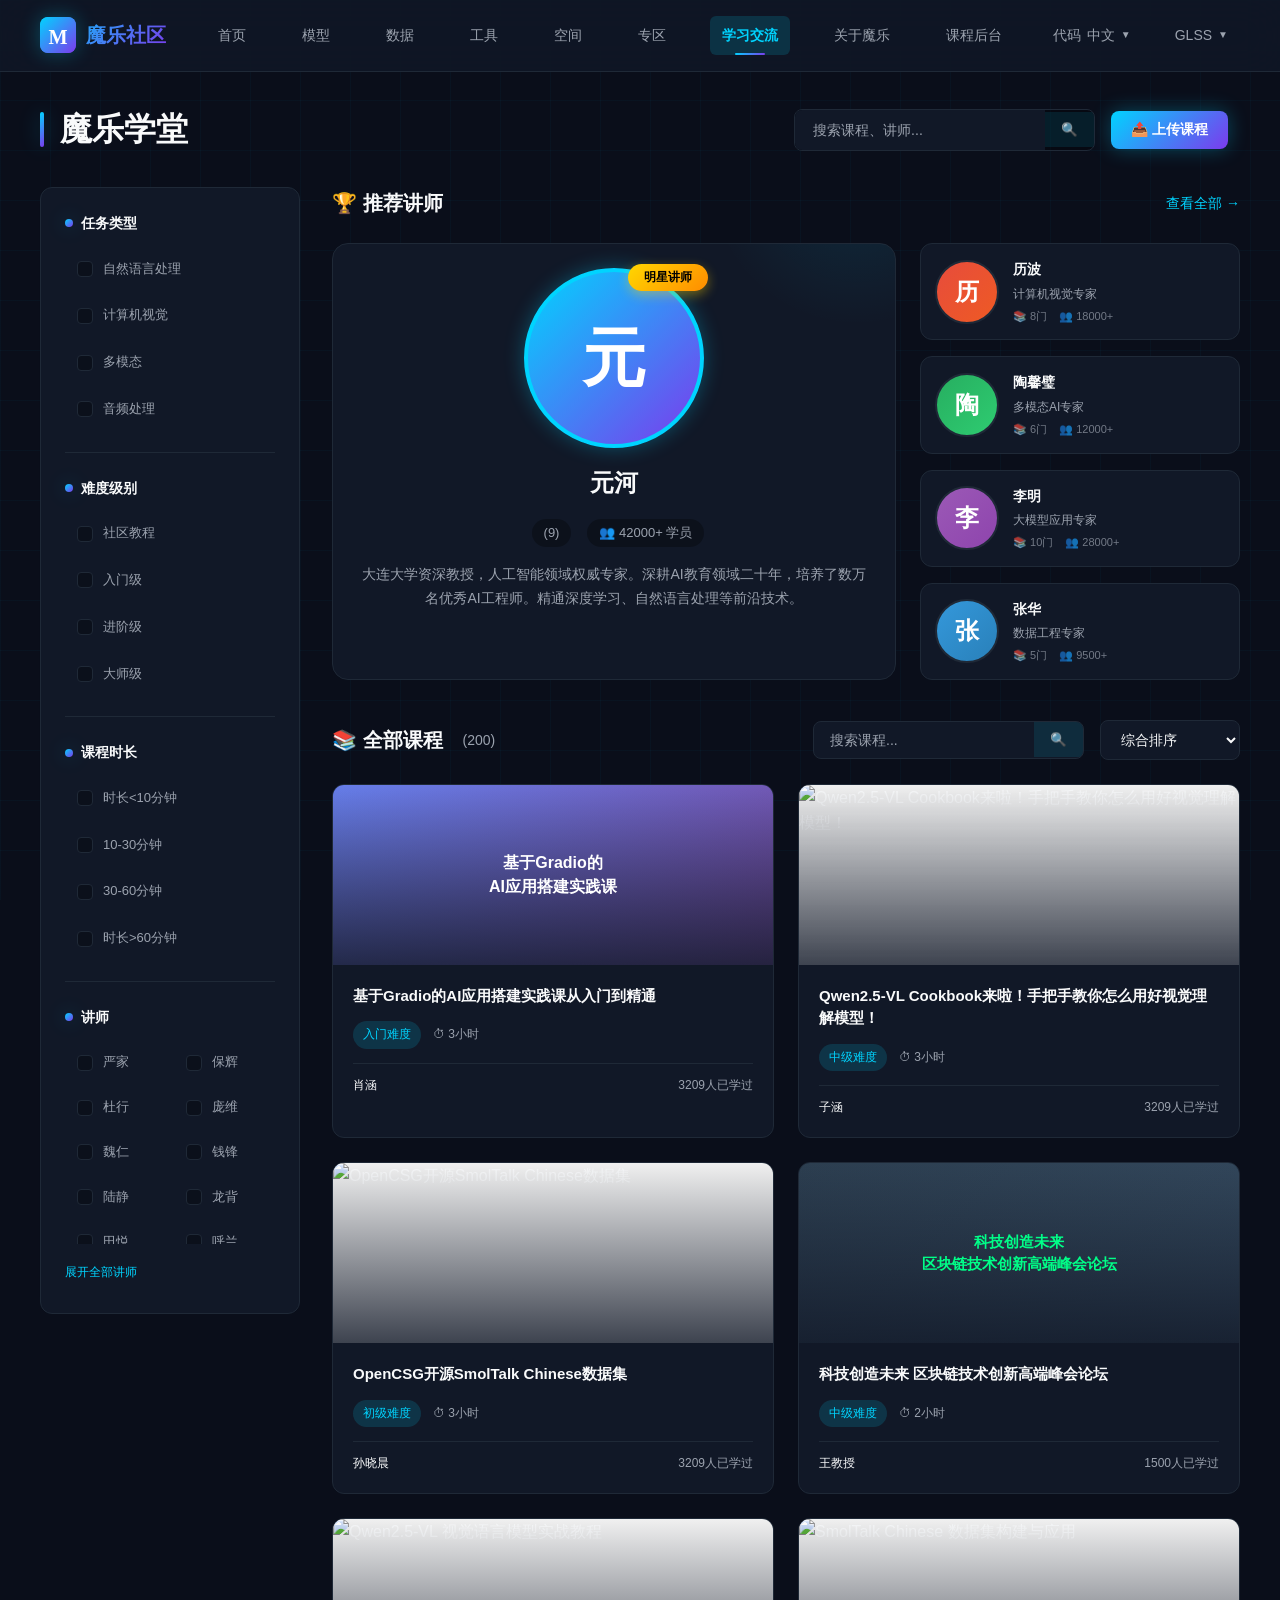
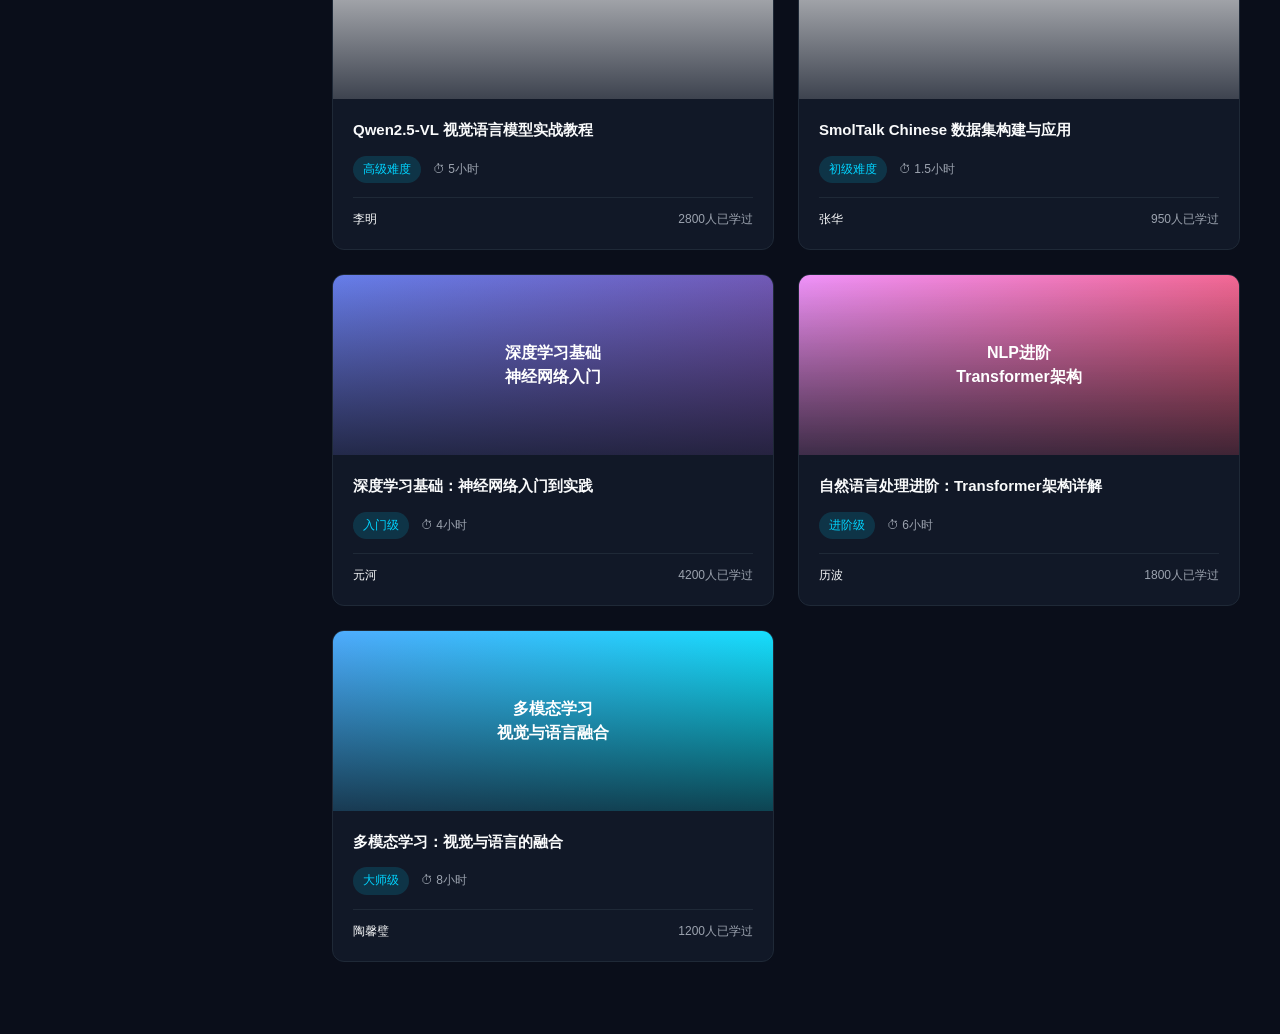
==== commit aa4fff5e: "Update index.html" ====
--- a/index.html
+++ b/index.html
@@ -23,6 +23,7 @@
                 <a href="#">专区</a>
                 <a href="#" class="active">学习交流</a>
                 <a href="#">关于魔乐</a>
+                <a href="admin.html">课程后台</a>
             </nav>
         </div>
         <div class="header-right">
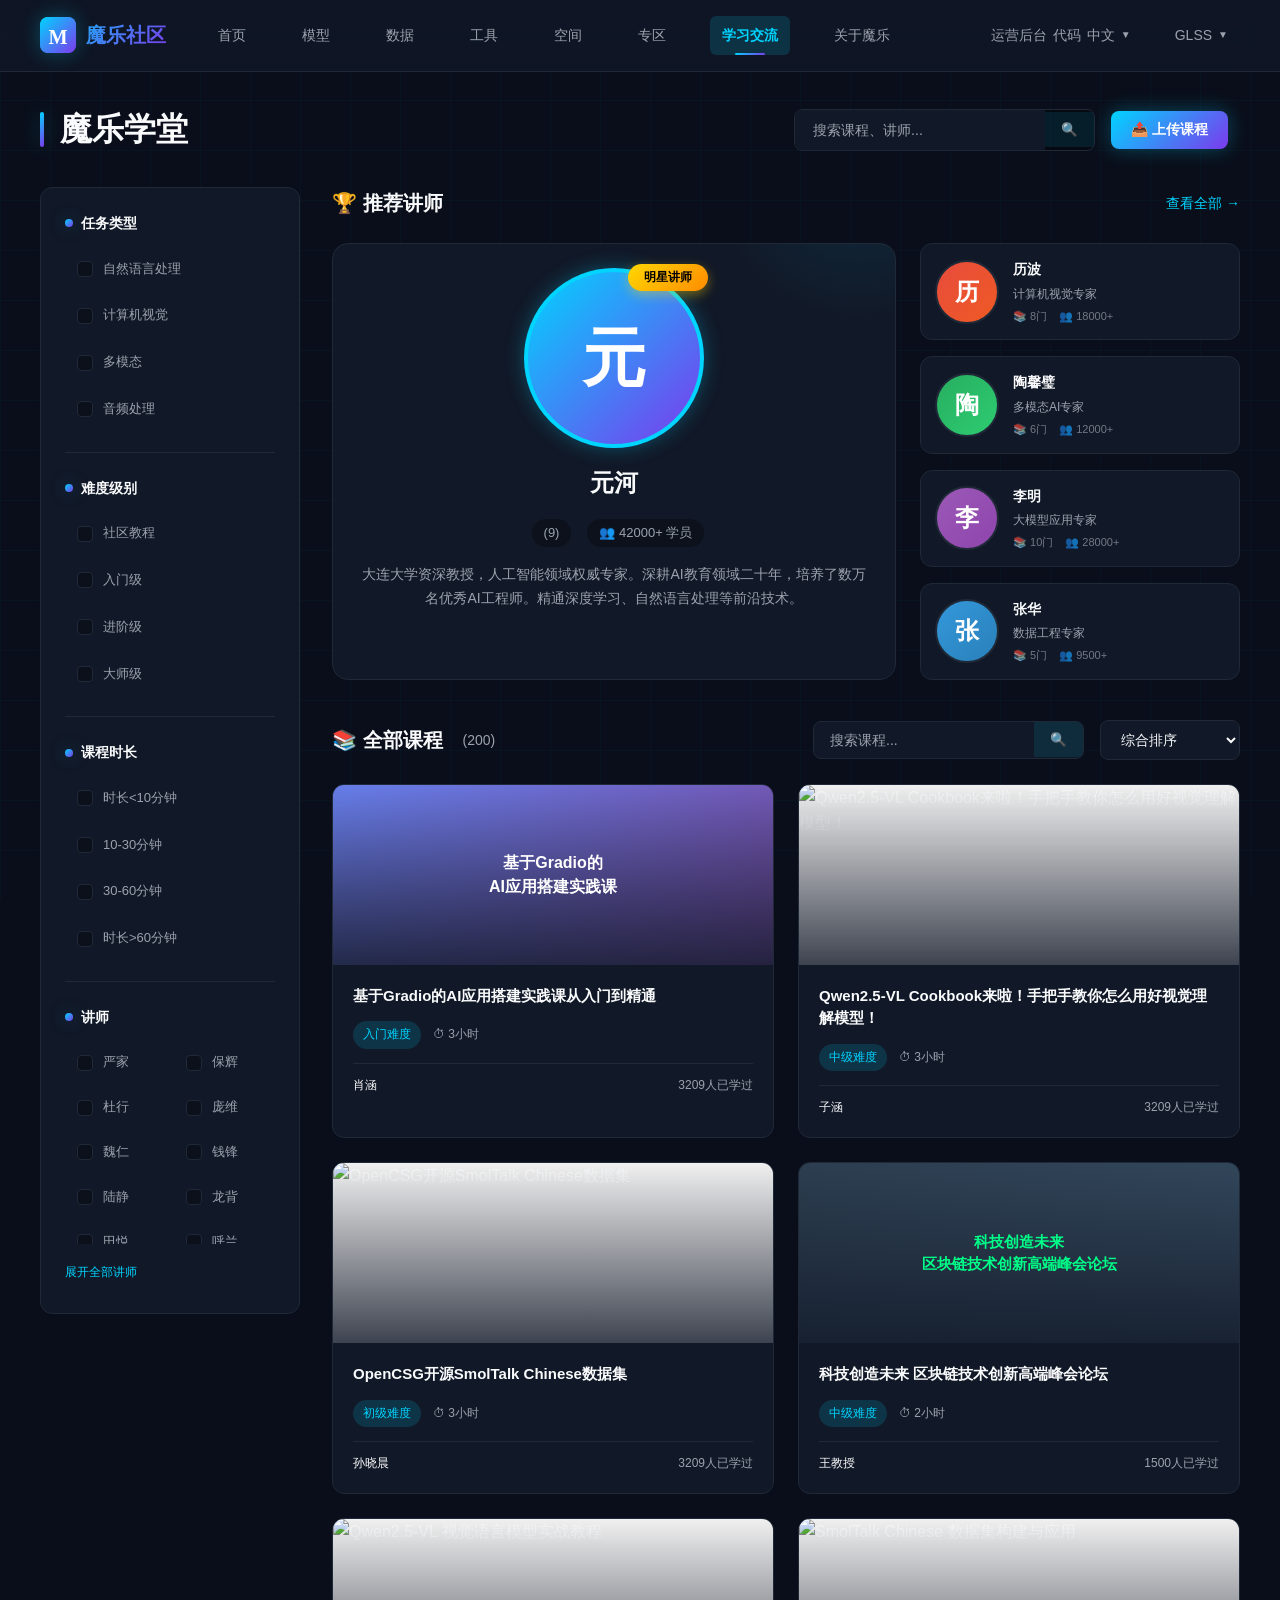
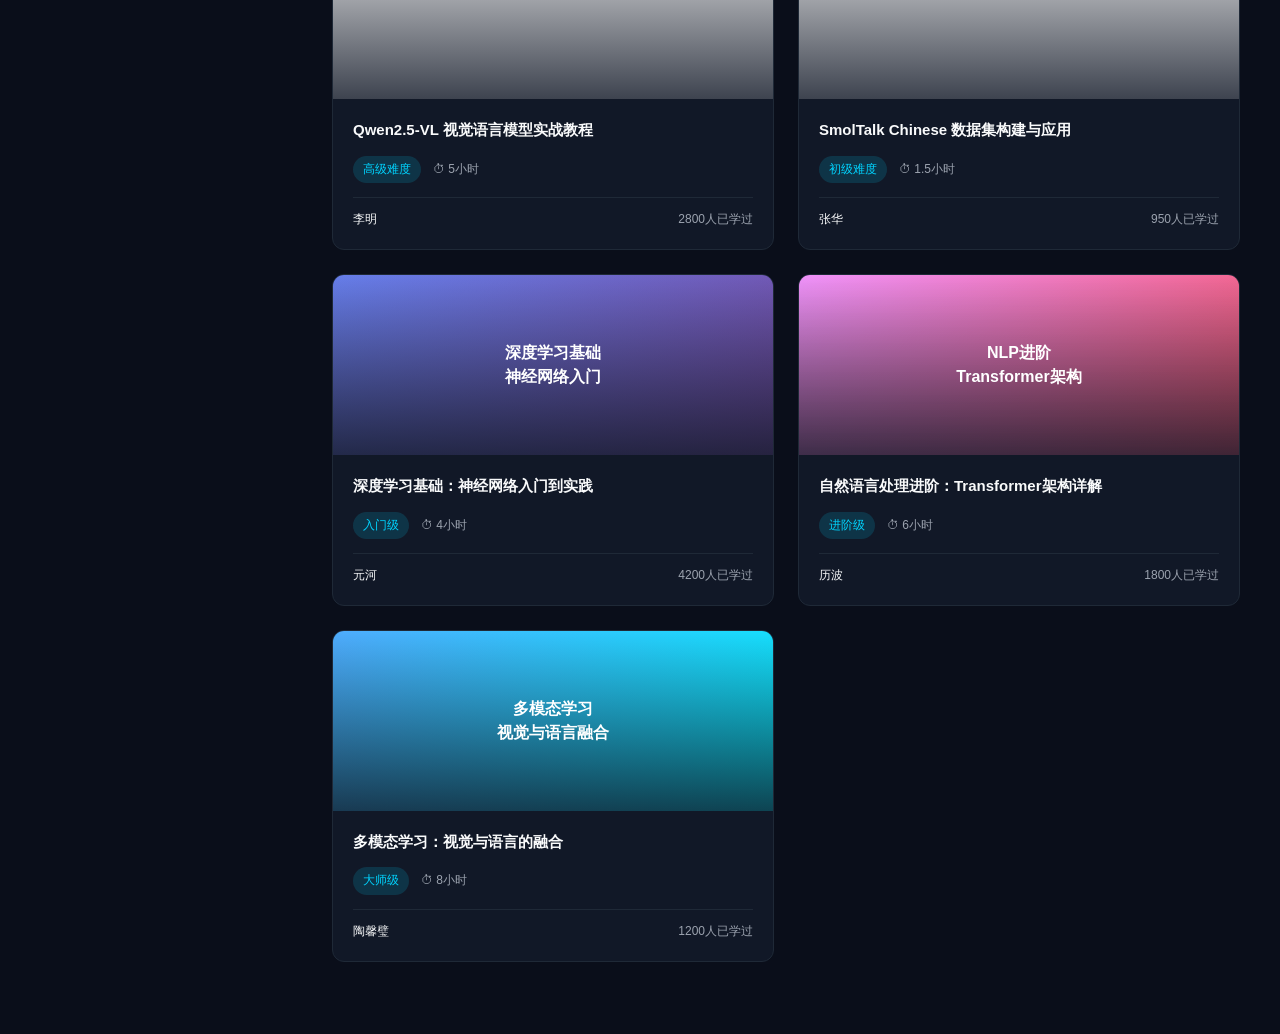
==== commit d52615b6: "Update index.html" ====
--- a/index.html
+++ b/index.html
@@ -23,11 +23,11 @@
                 <a href="#">专区</a>
                 <a href="#" class="active">学习交流</a>
                 <a href="#">关于魔乐</a>
-                <a href="admin.html">课程后台</a>
             </nav>
         </div>
         <div class="header-right">
             <div class="lang-switch">
+                <span href="https://wangdx520.github.io/bank/">运营后台</span>
                 <span>代码</span>
                 <span>中文</span>
                 <span class="dropdown">▼</span>
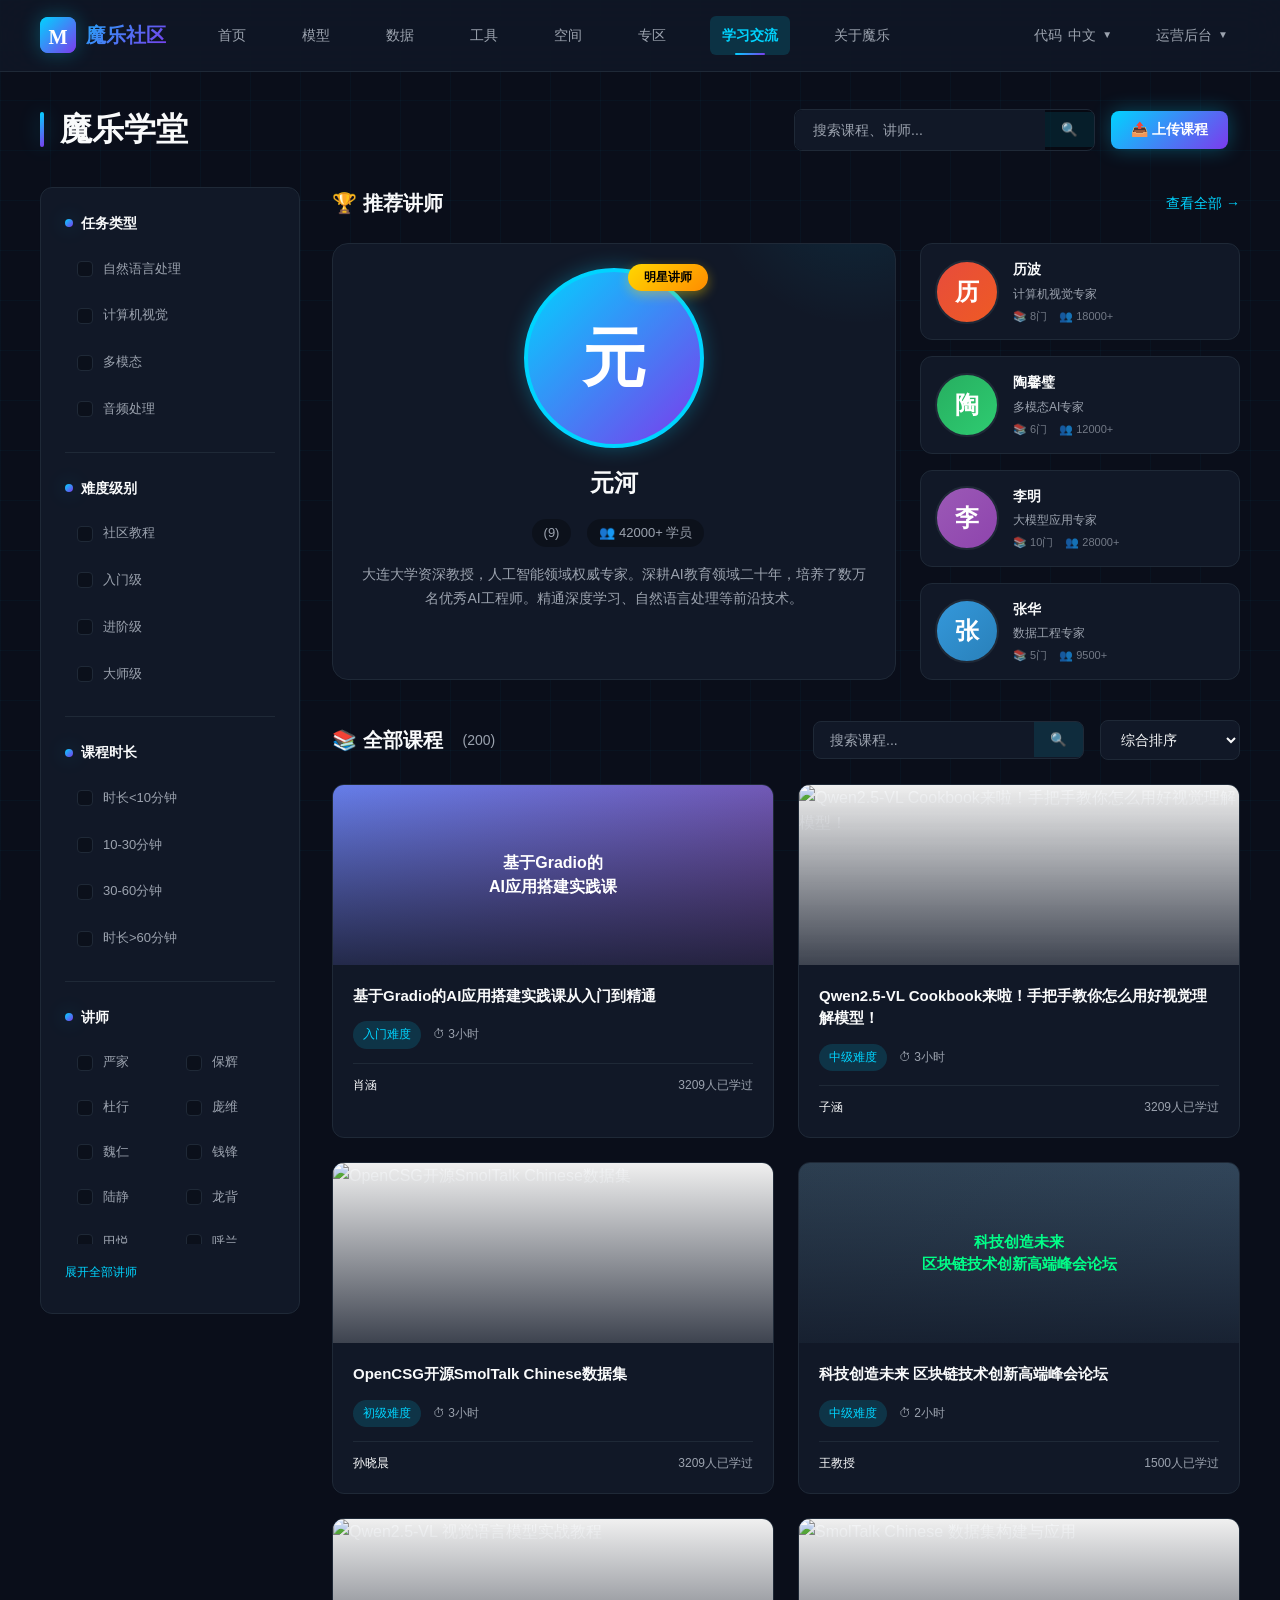
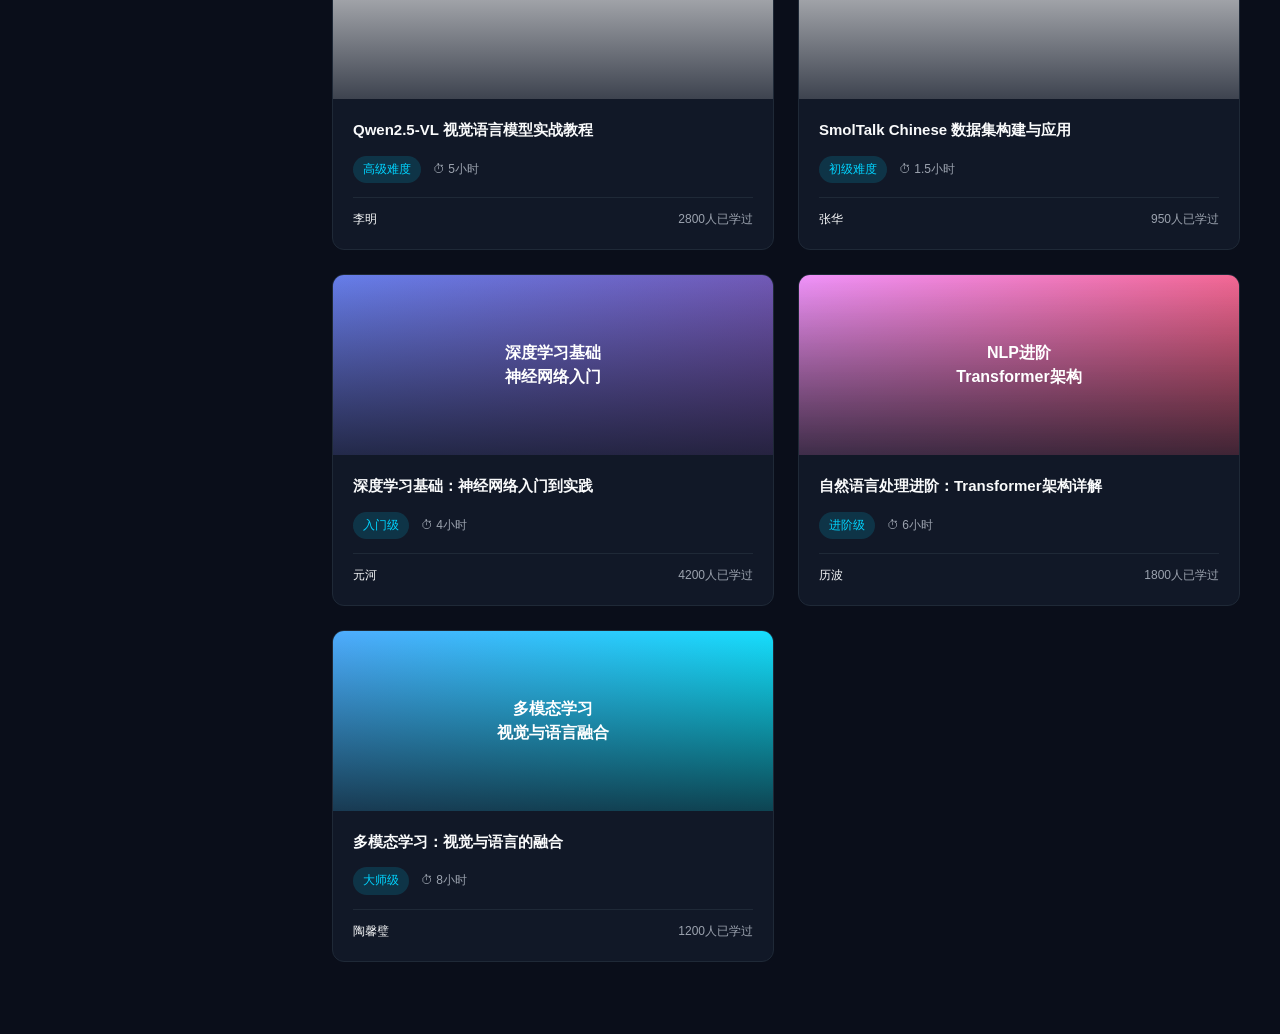
==== commit 8ba85278: "Update index.html" ====
--- a/index.html
+++ b/index.html
@@ -27,13 +27,12 @@
         </div>
         <div class="header-right">
             <div class="lang-switch">
-                <span href="https://wangdx520.github.io/bank/">运营后台</span>
                 <span>代码</span>
                 <span>中文</span>
                 <span class="dropdown">▼</span>
             </div>
             <div class="glss-dropdown">
-                <span>GLSS</span>
+                <span href="https://wangdx520.github.io/bank/">运营后台</span>
                 <span class="dropdown">▼</span>
             </div>
         </div>
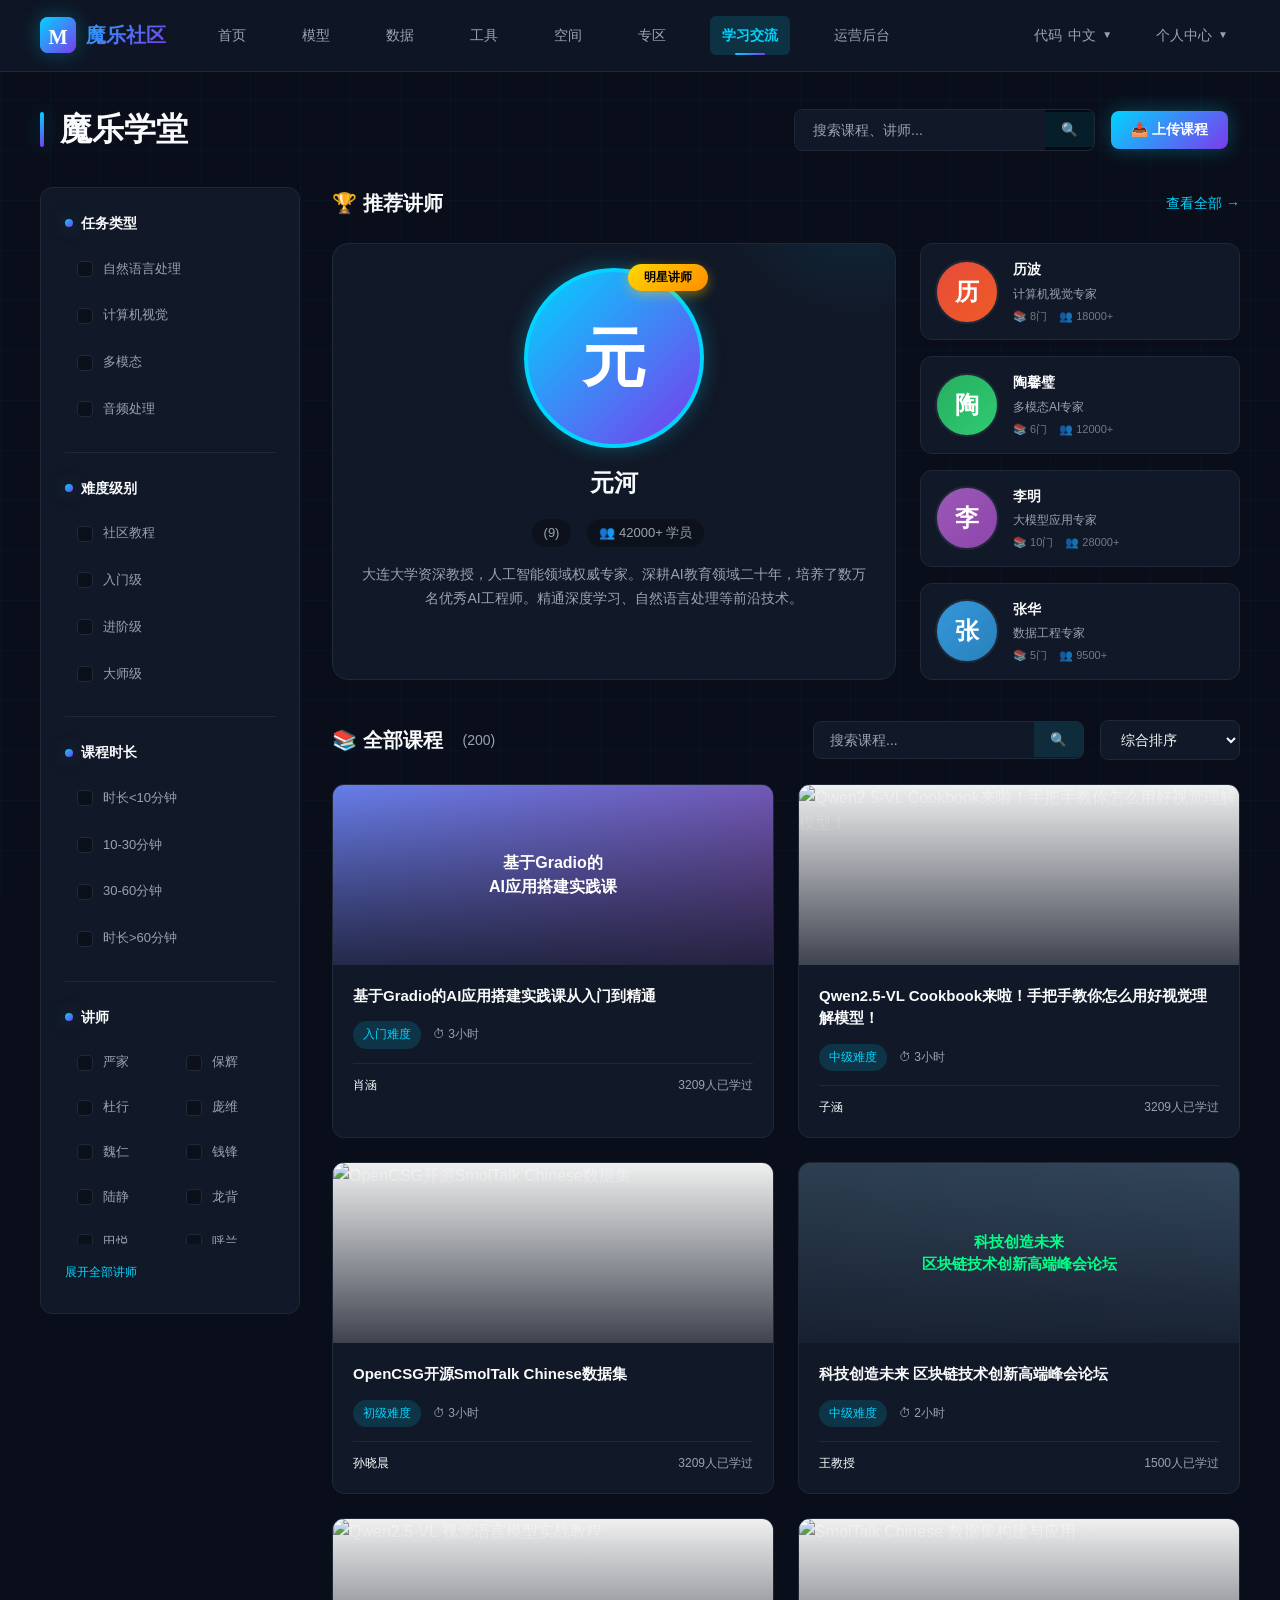
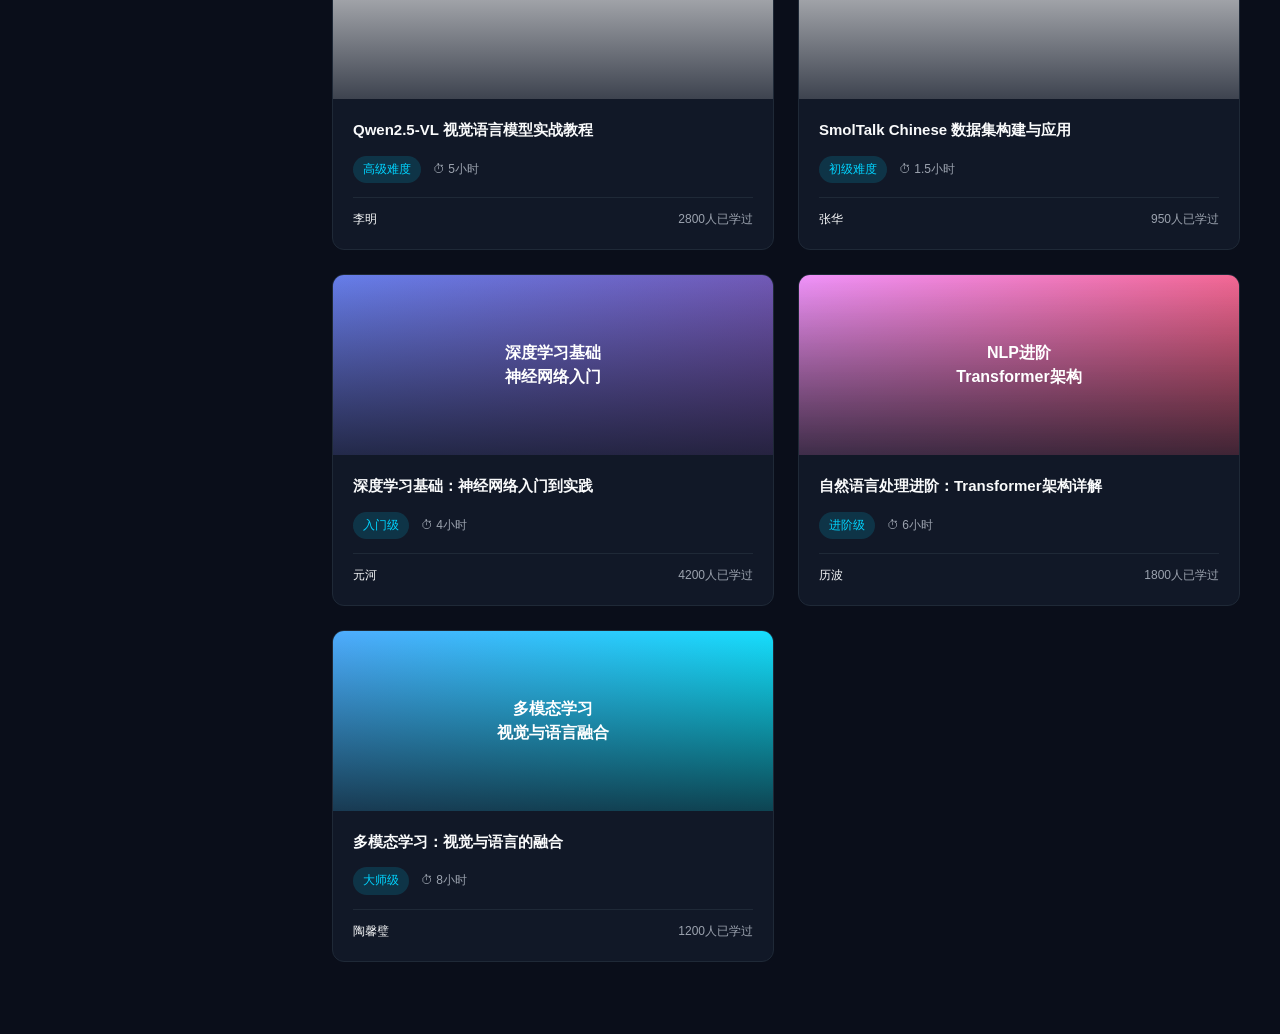
==== commit 75eee4a4: "Update index.html" ====
--- a/index.html
+++ b/index.html
@@ -22,7 +22,7 @@
                 <a href="#">空间</a>
                 <a href="#">专区</a>
                 <a href="#" class="active">学习交流</a>
-                <a href="#">关于魔乐</a>
+                <a href="https://wangdx520.github.io/bank/">运营后台</a>
             </nav>
         </div>
         <div class="header-right">
@@ -32,7 +32,7 @@
                 <span class="dropdown">▼</span>
             </div>
             <div class="glss-dropdown">
-                <span href="https://wangdx520.github.io/bank/">运营后台</span>
+                <span>个人中心</span>
                 <span class="dropdown">▼</span>
             </div>
         </div>
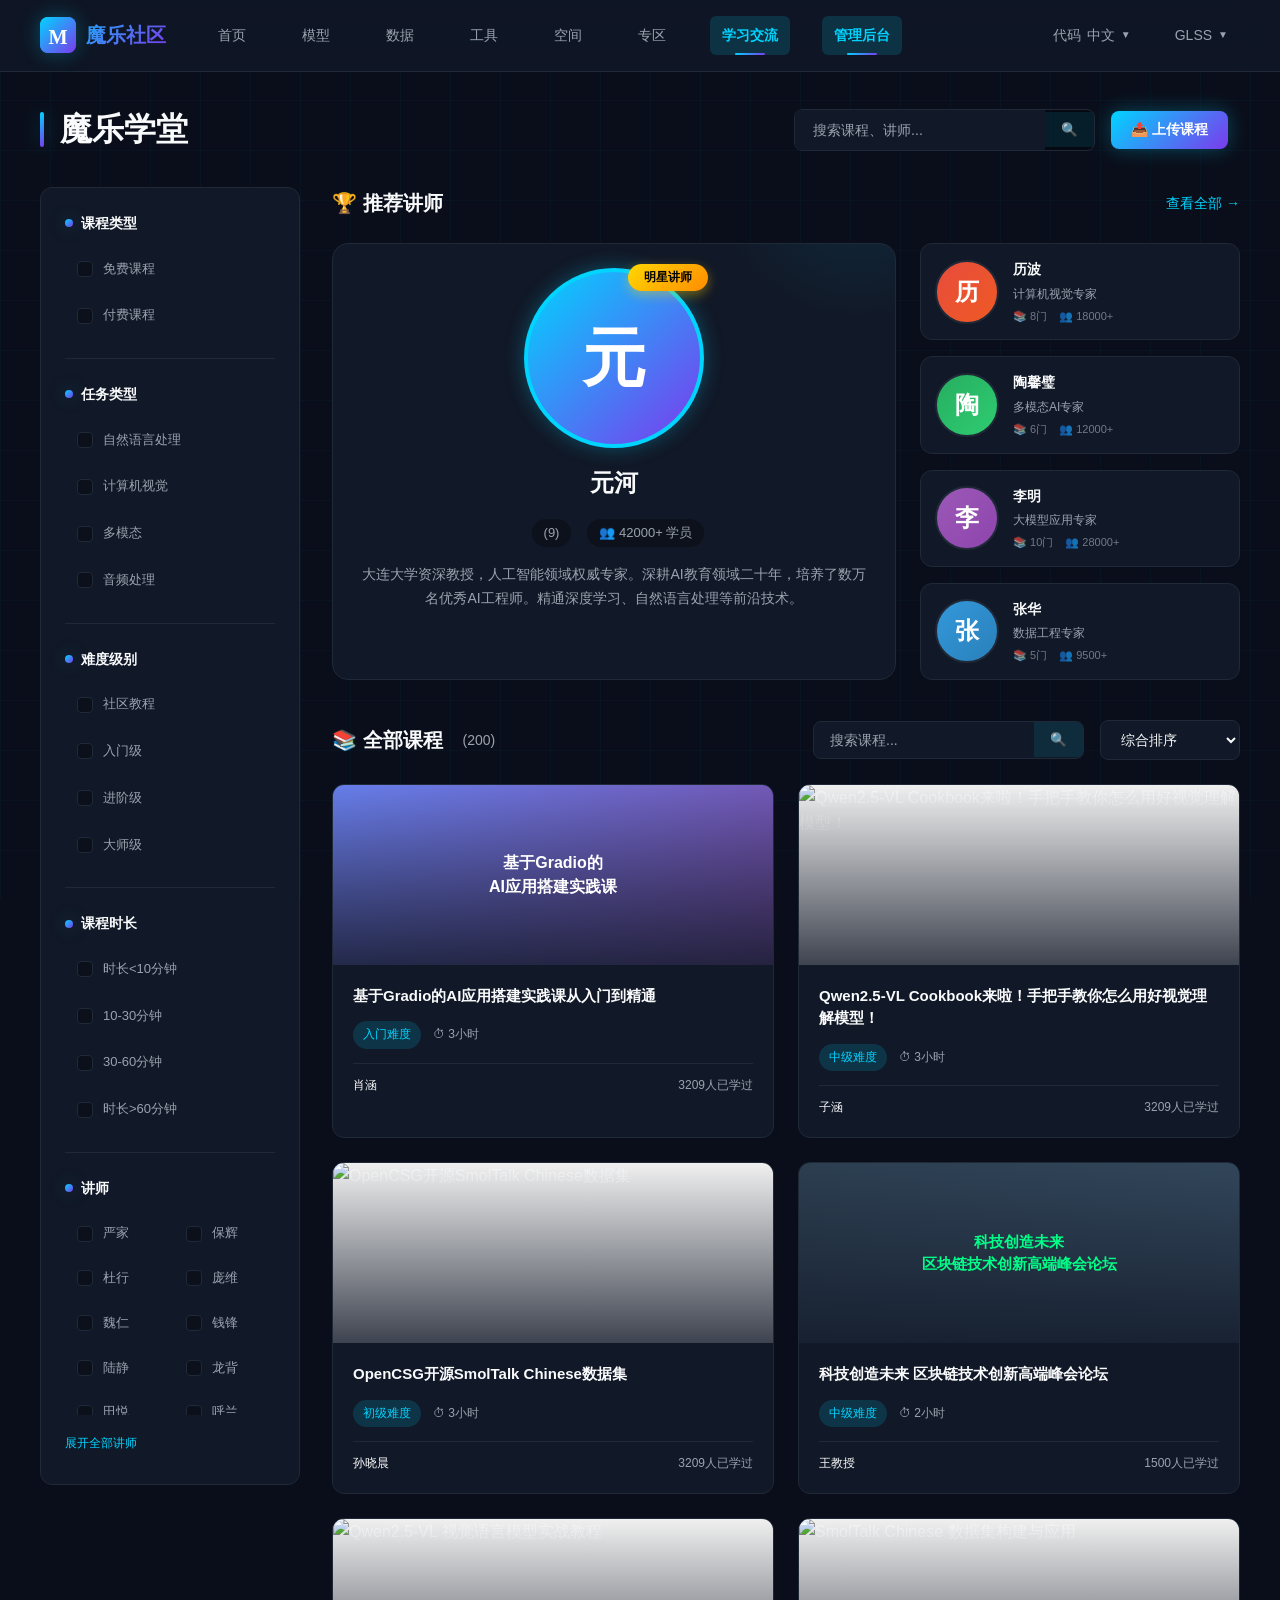
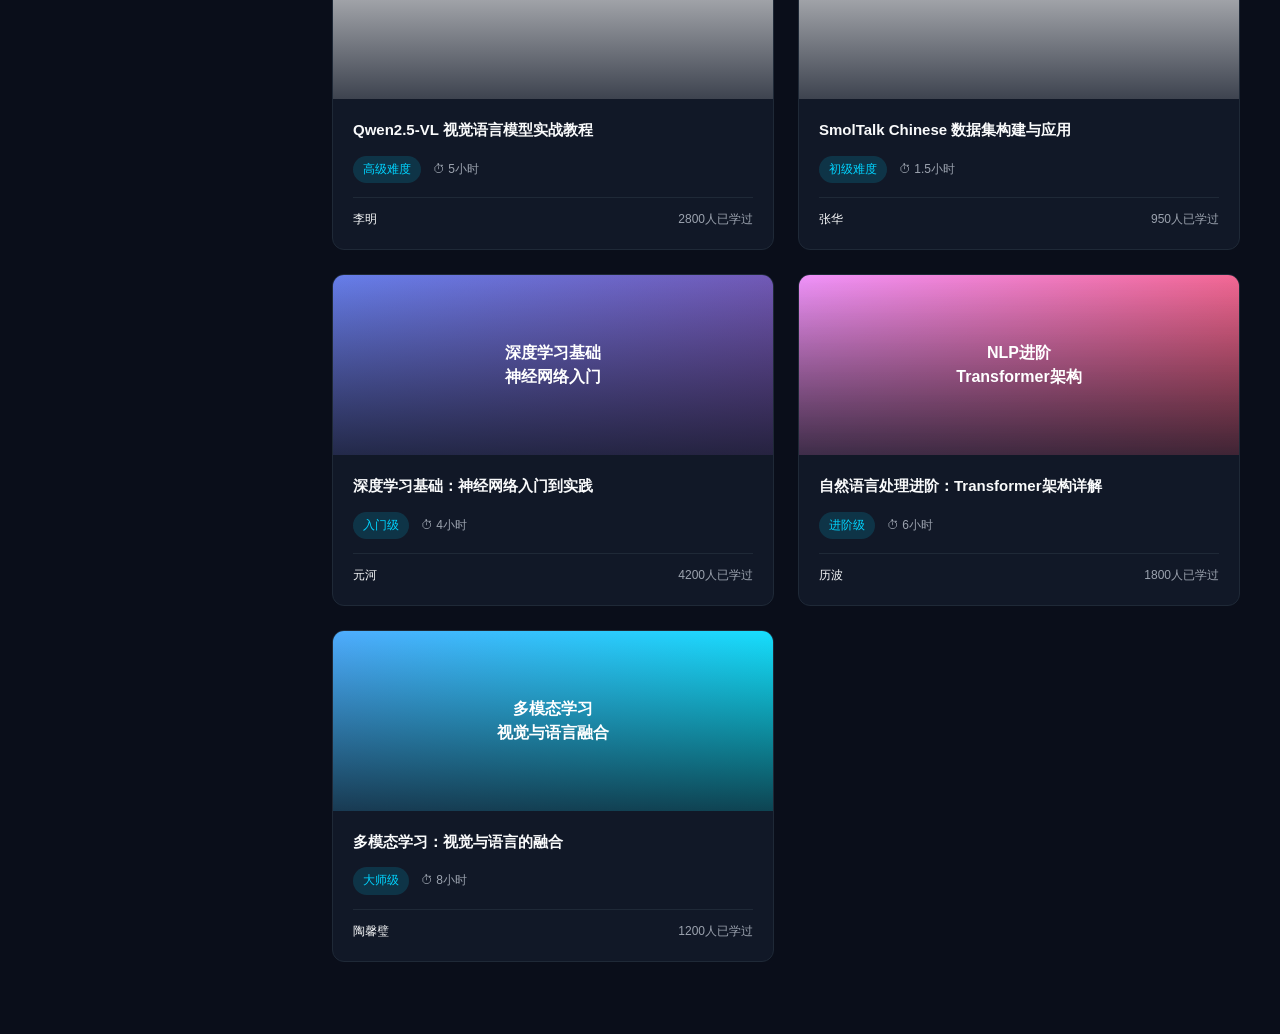
==== commit 7049ed8e: "Update index.html" ====
--- a/index.html
+++ b/index.html
@@ -22,7 +22,7 @@
                 <a href="#">空间</a>
                 <a href="#">专区</a>
                 <a href="#" class="active">学习交流</a>
-                <a href="https://wangdx520.github.io/bank/">运营后台</a>
+                <a href="admin.html" class="active">管理后台</a>
             </nav>
         </div>
         <div class="header-right">
@@ -32,7 +32,7 @@
                 <span class="dropdown">▼</span>
             </div>
             <div class="glss-dropdown">
-                <span>个人中心</span>
+                <span>GLSS</span>
                 <span class="dropdown">▼</span>
             </div>
         </div>
@@ -54,6 +54,20 @@
         <div class="content-wrapper">
             <!-- 左侧筛选栏 -->
             <aside class="sidebar">
+                <div class="filter-section">
+                    <h3>课程类型</h3>
+                    <div class="filter-options">
+                        <label class="checkbox-label">
+                            <input type="checkbox" name="price" value="free">
+                            <span>免费课程</span>
+                        </label>
+                        <label class="checkbox-label">
+                            <input type="checkbox" name="price" value="paid">
+                            <span>付费课程</span>
+                        </label>
+                    </div>
+                </div>
+
                 <div class="filter-section">
                     <h3>任务类型</h3>
                     <div class="filter-options">
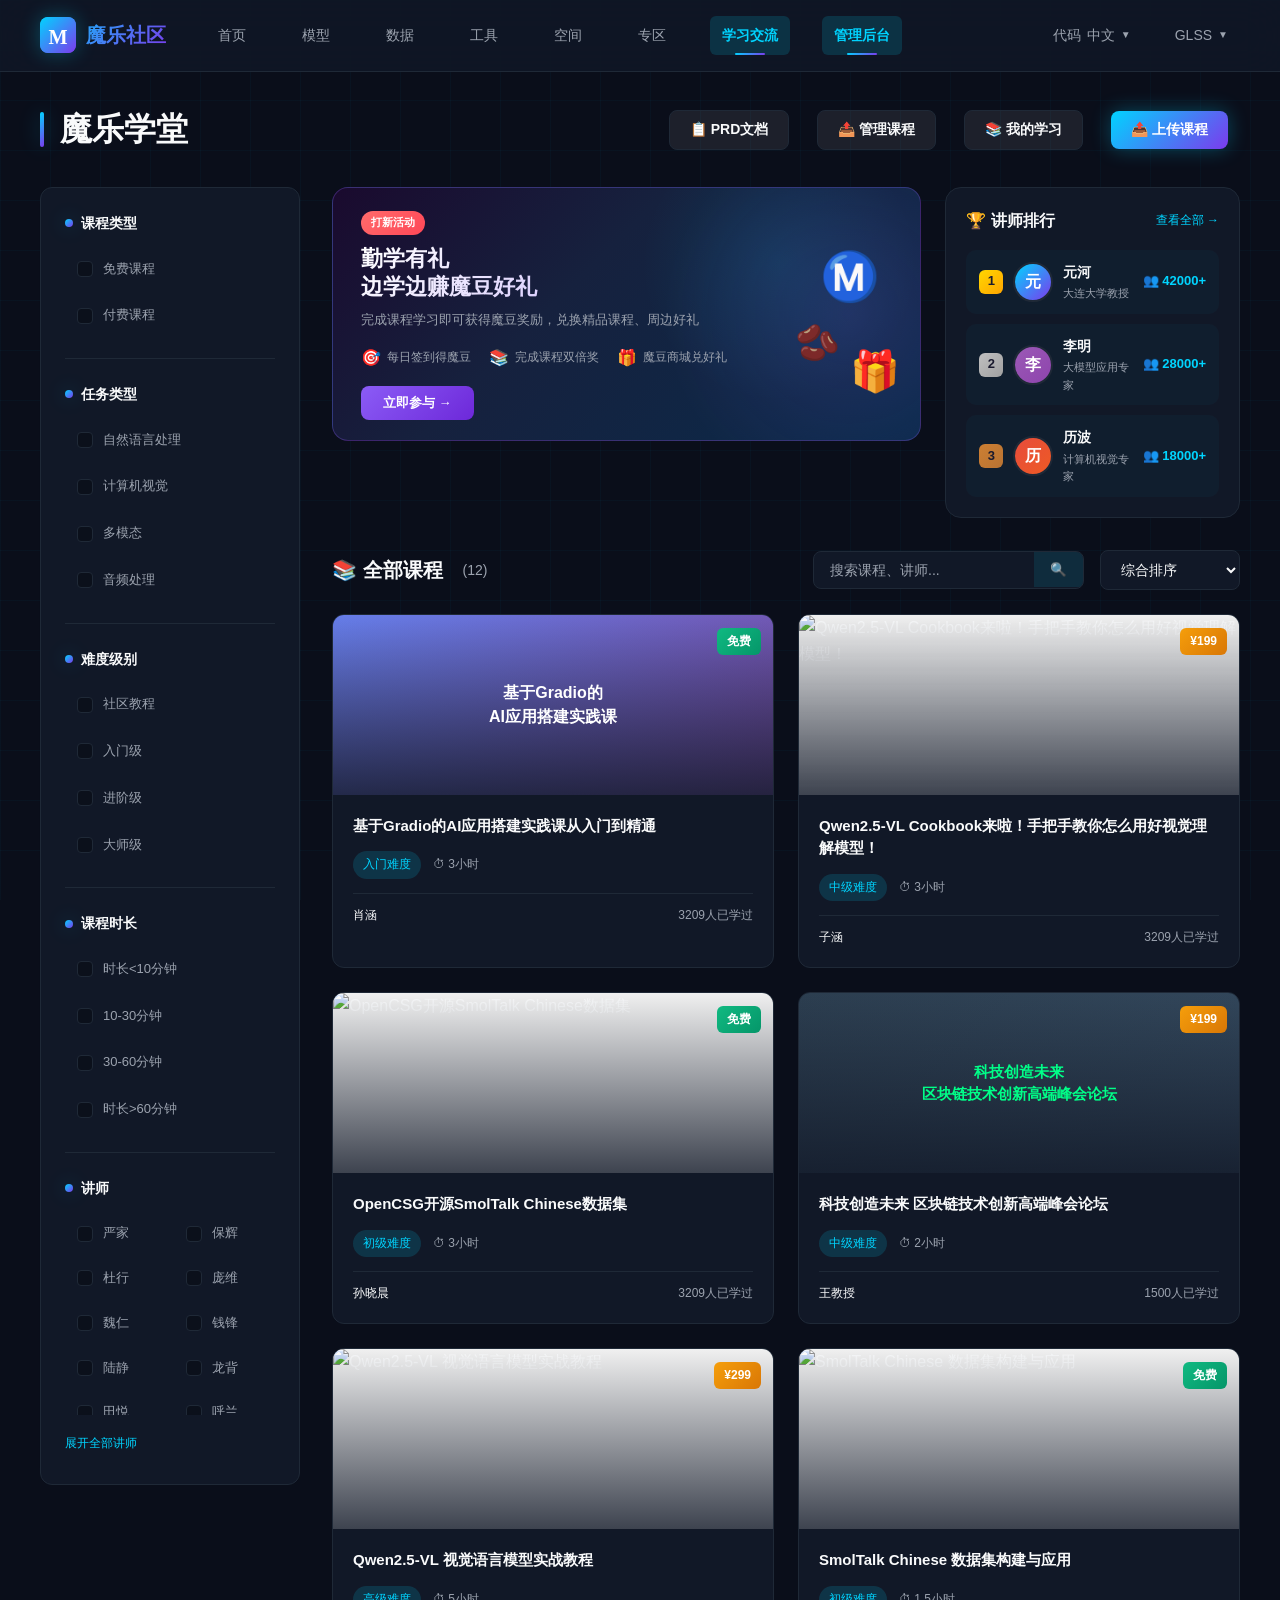
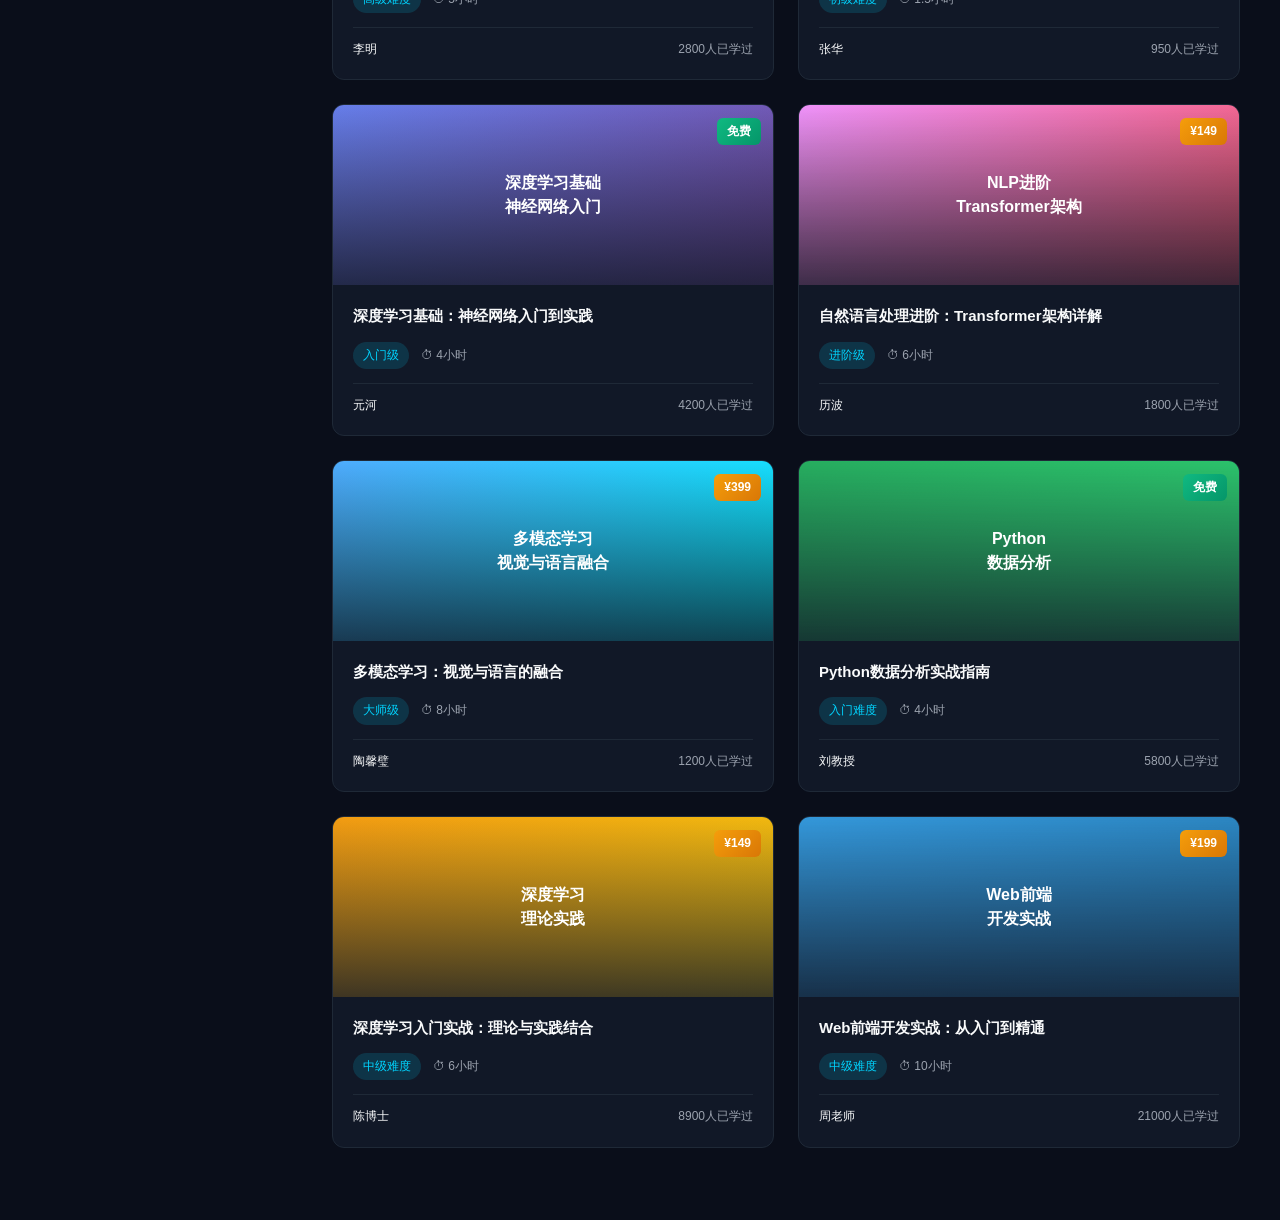
==== commit 73ae2755: "Add files via upload" ====
--- a/index.html
+++ b/index.html
@@ -43,10 +43,13 @@
         <div class="page-header">
             <h1 class="page-title">魔乐学堂</h1>
             <div class="page-actions">
-                <div class="search-box">
+                <!-- <div class="search-box">
                     <input type="text" placeholder="搜索课程、讲师...">
                     <button class="search-btn">🔍</button>
-                </div>
+                </div> -->
+                <button class="prd-btn" onclick="window.location.href='prd-viewer.html'">📋 PRD文档</button>
+                <button class="my-uploads-btn" onclick="window.location.href='my-uploads.html'">📤 管理课程</button>
+                <button class="my-learning-btn" onclick="window.location.href='my-learning.html'">📚 我的学习</button>
                 <button class="upload-btn" onclick="openUploadModal()">📤 上传课程</button>
             </div>
         </div>
@@ -185,76 +188,210 @@
             <!-- 右侧内容区 -->
             <div class="main-content">
                 <!-- 推荐讲师 -->
-                <section class="section">
-                    <div class="section-header">
+                <!-- <section class="section"> -->
+                    <!-- <div class="section-header">
                         <h2 class="section-title">🏆 推荐讲师</h2>
-                        <a href="#" class="view-all">查看全部 →</a>
-                    </div>
-                    <div class="instructor-showcase">
-                        <div class="instructor-featured" onclick="goToInstructorDetail('元河')">
-                            <div class="featured-avatar">
-                                <div class="avatar-circle" style="background: linear-gradient(135deg, #00d4ff 0%, #7c3aed 100%);">元</div>
-                                <div class="featured-badge">明星讲师</div>
-                            </div>
-                            <h3>元河</h3>
-                            <div class="featured-meta">
-                                <span class="course-count">📚 12门课程</span>
-                                <span class="students-count">👥 42000+ 学员</span>
-                            </div>
-                            <p class="featured-desc">大连大学资深教授，人工智能领域权威专家。深耕AI教育领域二十年，培养了数万名优秀AI工程师。精通深度学习、自然语言处理等前沿技术。</p>
+                        <a href="instructors.html" class="view-all">查看全部 →</a>
+                    </div> -->
+                    <!-- <div class="instructor-showcase">
+                        <div class="learning-card">
+                            <div class="learning-header">
+                                <h3>📚 我的学习</h3>
+                                <a href="#" class="learning-more">全部学习 →</a>
+                            </div>
+                            <div class="current-learning">
+                                <div class="current-course" onclick="goToCourse('data-analysis')">
+                                    <div class="course-cover" style="background: linear-gradient(135deg, #667eea 0%, #764ba2 100%);">
+                                        <span class="course-icon">📊</span>
+                                    </div>
+                                    <div class="course-detail">
+                                        <h4>数据分析实战指南</h4>
+                                        <p class="course-instructor">讲师：元河</p>
+                                        <div class="course-progress">
+                                            <div class="progress-bar-small">
+                                                <div class="progress-fill-small" style="width: 33%;"></div>
+                                            </div>
+                                            <span class="progress-percent">33%</span>
+                                        </div>
+                                        <p class="course-chapter">第3章 · 数据可视化基础</p>
+                                    </div>
+                                    <button class="continue-btn">继续</button>
+                                </div>
+                            </div>
+                            <div class="learning-progress">
+                                <div class="progress-item" onclick="goToCourse('deep-learning')">
+                                    <div class="course-thumb" style="background: linear-gradient(135deg, #f093fb 0%, #f5576c 100%);">🧠</div>
+                                    <div class="progress-info">
+                                        <span class="progress-title">深度学习入门教程</span>
+                                        <span class="progress-text">已完成 8/15 课时</span>
+                                    </div>
+                                    <div class="progress-bar">
+                                        <div class="progress-fill" style="width: 53%;"></div>
+                                    </div>
+                                </div> -->
+                                <!-- <div class="progress-item" onclick="goToCourse('blockchain')">
+                                    <div class="course-thumb" style="background: linear-gradient(135deg, #4facfe 0%, #00f2fe 100%);">⛓️</div>
+                                    <div class="progress-info">
+                                        <span class="progress-title">区块链技术创新峰会</span>
+                                        <span class="progress-text">已完成 2/8 课时</span>
+                                    </div>
+                                    <div class="progress-bar">
+                                        <div class="progress-fill" style="width: 25%;"></div>
+                                    </div>
+                                </div> -->
+                            <!-- </div>
+                            <div class="learning-stats">
+                                <div class="stat-box">
+                                    <span class="stat-value">3</span>
+                                    <span class="stat-label">在学课程</span>
+                                </div>
+                                <div class="stat-box">
+                                    <span class="stat-value">14</span>
+                                    <span class="stat-label">已完成课时</span>
+                                </div>
+                                <div class="stat-box">
+                                    <span class="stat-value">25h</span>
+                                    <span class="stat-label">学习时长</span>
+                                </div>
+                            </div>
+                            <div class="learning-achievements">
+                                <div class="achievement-item">
+                                    <span class="achievement-icon">🏆</span>
+                                    <span class="achievement-text">连续学习 7 天</span>
+                                </div>
+                                <div class="achievement-item">
+                                    <span class="achievement-icon">🎓</span>
+                                    <span class="achievement-text">获得证书 2</span>
+                                </div>
+                            </div>
+                        </div> -->
+
+                        <!-- <div class="instructor-rank-card">
+                            <div class="rank-header">
+                                <h3>🏆 讲师排行</h3>
+                                <a href="instructors.html" class="rank-more">查看全部 →</a>
+                            </div>
+                            <div class="rank-list">
+                                <div class="rank-item" onclick="goToInstructorDetail('元河')">
+                                    <span class="rank-num rank-1">1</span>
+                                    <div class="rank-avatar" style="background: linear-gradient(135deg, #00d4ff 0%, #7c3aed 100%);">元</div>
+                                    <div class="rank-info">
+                                        <h4>元河</h4>
+                                        <p>大连大学教授</p>
+                                    </div>
+                                    <div class="rank-students">👥 42000+</div>
+                                </div>
+                                <div class="rank-item" onclick="goToInstructorDetail('李明')">
+                                    <span class="rank-num rank-2">2</span>
+                                    <div class="rank-avatar" style="background: linear-gradient(135deg, #9B59B6 0%, #8e44ad 100%);">李</div>
+                                    <div class="rank-info">
+                                        <h4>李明</h4>
+                                        <p>大模型应用专家</p>
+                                    </div>
+                                    <div class="rank-students">👥 28000+</div>
+                                </div>
+                                <div class="rank-item" onclick="goToInstructorDetail('历波')">
+                                    <span class="rank-num rank-3">3</span>
+                                    <div class="rank-avatar" style="background: linear-gradient(135deg, #E74C3C 0%, #ee5a24 100%);">历</div>
+                                    <div class="rank-info">
+                                        <h4>历波</h4>
+                                        <p>计算机视觉专家</p>
+                                    </div>
+                                    <div class="rank-students">👥 18000+</div>
+                                </div>
+                                <div class="rank-item" onclick="goToInstructorDetail('陶馨璧')">
+                                    <span class="rank-num">4</span>
+                                    <div class="rank-avatar" style="background: linear-gradient(135deg, #27AE60 0%, #2ecc71 100%);">陶</div>
+                                    <div class="rank-info">
+                                        <h4>陶馨璧</h4>
+                                        <p>多模态AI专家</p>
+                                    </div>
+                                    <div class="rank-students">👥 12000+</div>
+                                </div>
+                                <div class="rank-item" onclick="goToInstructorDetail('张华')">
+                                    <span class="rank-num">5</span>
+                                    <div class="rank-avatar" style="background: linear-gradient(135deg, #3498DB 0%, #2980b9 100%);">张</div>
+                                    <div class="rank-info">
+                                        <h4>张华</h4>
+                                        <p>数据工程专家</p>
+                                    </div>
+                                    <div class="rank-students">👥 9500+</div>
+                                </div>
+                            </div>
                         </div>
-
-                        <div class="instructor-list">
-                            <div class="mini-instructor-card" onclick="goToInstructorDetail('历波')">
-                                <div class="mini-avatar" style="background: linear-gradient(135deg, #E74C3C 0%, #ee5a24 100%);">历</div>
-                                <div class="mini-info">
+                    </div> -->
+                <!-- </section> -->
+
+                <!-- 推广横幅 + 讲师排行 -->
+                <div class="promo-rank-row">
+                    <!-- 左侧推广卡片 -->
+                    <div class="promo-banner-card">
+                        <div class="promo-bg-pattern"></div>
+                        <div class="promo-content">
+                            <div class="promo-badge">打新活动</div>
+                            <h2 class="promo-title">勤学有礼<br>边学边赚魔豆好礼</h2>
+                            <p class="promo-desc">完成课程学习即可获得魔豆奖励，兑换精品课程、周边好礼</p>
+                            <div class="promo-features">
+                                <div class="promo-feature">
+                                    <span class="promo-feature-icon">🎯</span>
+                                    <span>每日签到得魔豆</span>
+                                </div>
+                                <div class="promo-feature">
+                                    <span class="promo-feature-icon">📚</span>
+                                    <span>完成课程双倍奖</span>
+                                </div>
+                                <div class="promo-feature">
+                                    <span class="promo-feature-icon">🎁</span>
+                                    <span>魔豆商城兑好礼</span>
+                                </div>
+                            </div>
+                            <button class="promo-btn" onclick="window.location.href='my-learning.html'">立即参与 →</button>
+                        </div>
+                        <div class="promo-deco">
+                            <div class="promo-coin coin-1">Ⓜ️</div>
+                            <div class="promo-coin coin-2">🫘</div>
+                            <div class="promo-coin coin-3">🎁</div>
+                        </div>
+                    </div>
+
+                    <!-- 右侧讲师排行 -->
+                    <div class="instructor-rank-card">
+                        <div class="rank-header">
+                            <h3>🏆 讲师排行</h3>
+                            <a href="instructors.html" class="rank-more">查看全部 →</a>
+                        </div>
+                        <div class="rank-list">
+                            <div class="rank-item" onclick="goToInstructorDetail('元河')">
+                                <span class="rank-num rank-1">1</span>
+                                <div class="rank-avatar" style="background: linear-gradient(135deg, #00d4ff 0%, #7c3aed 100%);">元</div>
+                                <div class="rank-info">
+                                    <h4>元河</h4>
+                                    <p>大连大学教授</p>
+                                </div>
+                                <div class="rank-students">👥 42000+</div>
+                            </div>
+                            <div class="rank-item" onclick="goToInstructorDetail('李明')">
+                                <span class="rank-num rank-2">2</span>
+                                <div class="rank-avatar" style="background: linear-gradient(135deg, #9B59B6 0%, #8e44ad 100%);">李</div>
+                                <div class="rank-info">
+                                    <h4>李明</h4>
+                                    <p>大模型应用专家</p>
+                                </div>
+                                <div class="rank-students">👥 28000+</div>
+                            </div>
+                            <div class="rank-item" onclick="goToInstructorDetail('历波')">
+                                <span class="rank-num rank-3">3</span>
+                                <div class="rank-avatar" style="background: linear-gradient(135deg, #E74C3C 0%, #ee5a24 100%);">历</div>
+                                <div class="rank-info">
                                     <h4>历波</h4>
-                                    <p class="mini-desc">计算机视觉专家</p>
-                                    <div class="mini-stats">
-                                        <span class="mini-course">📚 8门</span>
-                                        <span class="mini-students">👥 18000+</span>
-                                    </div>
-                                </div>
-                            </div>
-
-                            <div class="mini-instructor-card" onclick="goToInstructorDetail('陶馨璧')">
-                                <div class="mini-avatar" style="background: linear-gradient(135deg, #27AE60 0%, #2ecc71 100%);">陶</div>
-                                <div class="mini-info">
-                                    <h4>陶馨璧</h4>
-                                    <p class="mini-desc">多模态AI专家</p>
-                                    <div class="mini-stats">
-                                        <span class="mini-course">📚 6门</span>
-                                        <span class="mini-students">👥 12000+</span>
-                                    </div>
-                                </div>
-                            </div>
-
-                            <div class="mini-instructor-card" onclick="goToInstructorDetail('李明')">
-                                <div class="mini-avatar" style="background: linear-gradient(135deg, #9B59B6 0%, #8e44ad 100%);">李</div>
-                                <div class="mini-info">
-                                    <h4>李明</h4>
-                                    <p class="mini-desc">大模型应用专家</p>
-                                    <div class="mini-stats">
-                                        <span class="mini-course">📚 10门</span>
-                                        <span class="mini-students">👥 28000+</span>
-                                    </div>
-                                </div>
-                            </div>
-
-                            <div class="mini-instructor-card" onclick="goToInstructorDetail('张华')">
-                                <div class="mini-avatar" style="background: linear-gradient(135deg, #3498DB 0%, #2980b9 100%);">张</div>
-                                <div class="mini-info">
-                                    <h4>张华</h4>
-                                    <p class="mini-desc">数据工程专家</p>
-                                    <div class="mini-stats">
-                                        <span class="mini-course">📚 5门</span>
-                                        <span class="mini-students">👥 9500+</span>
-                                    </div>
-                                </div>
-                            </div>
+                                    <p>计算机视觉专家</p>
+                                </div>
+                                <div class="rank-students">👥 18000+</div>
+                            </div>
+                            
                         </div>
                     </div>
-                </section>
+                </div>
 
                 <!-- 全部课程 -->
                 <section class="section">
@@ -262,7 +399,7 @@
                         <h2 class="section-title">📚 全部课程 <span class="course-count">(200)</span></h2>
                         <div class="section-actions">
                             <div class="search-box-small">
-                                <input type="text" placeholder="搜索课程..." id="courseSearch">
+                                <input type="text" placeholder="搜索课程、讲师..." id="courseSearch">
                                 <button class="search-btn">🔍</button>
                             </div>
                             <div class="sort-dropdown">
@@ -375,32 +512,14 @@
 
 <!-- Upload Course Modal -->
 <div class="upload-modal-overlay" id="uploadModal" onclick="closeUploadModal()">
-    <div class="upload-modal" onclick="event.stopPropagation()">
+    <div class="upload-modal" onclick="event.stopPropagation()" style="max-width:560px;">
         <div class="modal-header">
-            <h2>📤 上传新课程</h2>
+            <h2>📤 创建新课程</h2>
             <button class="modal-close" onclick="closeUploadModal()">✕</button>
         </div>
-        
-        <!-- Stepper -->
-        <div class="modal-stepper">
-            <div class="modal-step active" id="uploadStep1" onclick="goUploadStep(1)">
-                <span class="step-num">1</span><span>基本信息</span>
-            </div>
-            <div class="modal-step-line" id="uploadLine1"></div>
-            <div class="modal-step" id="uploadStep2" onclick="goUploadStep(2)">
-                <span class="step-num">2</span><span>课程内容</span>
-            </div>
-            <div class="modal-step-line" id="uploadLine2"></div>
-            <div class="modal-step" id="uploadStep3" onclick="goUploadStep(3)">
-                <span class="step-num">3</span><span>发布设置</span>
-            </div>
-        </div>
-
-        <!-- Step 1: Basic Info -->
-        <div id="uploadPanel1" class="upload-panel">
+
+        <div class="upload-panel" id="uploadPanel1">
             <div class="upload-form-card">
-                <h3>📋 基本信息</h3>
-                
                 <div class="form-group">
                     <label class="form-label">课程封面 <span class="required">*</span></label>
                     <div class="cover-upload-zone" id="coverUploadZone">
@@ -420,22 +539,6 @@
                 </div>
 
                 <div class="form-group">
-                    <label class="form-label">课程类型 <span class="required">*</span></label>
-                    <div class="type-selector">
-                        <div class="type-option selected" onclick="selectCourseType(this,'video')">
-                            <div class="type-icon">📹</div>
-                            <div class="type-label">视频课程</div>
-                            <div class="type-desc">录制视频讲解</div>
-                        </div>
-                        <div class="type-option" onclick="selectCourseType(this,'text')">
-                            <div class="type-icon">📄</div>
-                            <div class="type-label">文本教程</div>
-                            <div class="type-desc">图文并茂的技术文档</div>
-                        </div>
-                    </div>
-                </div>
-
-                <div class="form-group">
                     <label class="form-label">课程标题 <span class="required">*</span></label>
                     <input class="form-input" id="uploadTitle" placeholder="输入课程标题">
                 </div>
@@ -445,103 +548,23 @@
                     <textarea class="form-textarea" id="uploadDesc" placeholder="详细描述课程内容..." rows="3"></textarea>
                 </div>
 
-                <div class="form-row">
-                    <div class="form-group">
-                        <label class="form-label">任务类型</label>
-                        <select class="form-select" id="uploadTaskType">
-                            <option value="">请选择</option>
-                            <option value="nlp">自然语言处理</option>
-                            <option value="cv">计算机视觉</option>
-                            <option value="multimodal">多模态</option>
-                            <option value="audio">音频处理</option>
-                        </select>
-                    </div>
-                    <div class="form-group">
-                        <label class="form-label">难度级别</label>
-                        <select class="form-select" id="uploadDifficulty">
-                            <option value="">请选择</option>
-                            <option value="beginner">入门级</option>
-                            <option value="intermediate">进阶级</option>
-                            <option value="master">大师级</option>
-                        </select>
-                    </div>
-                </div>
-            </div>
-        </div>
-
-        <!-- Step 2: Content -->
-        <div id="uploadPanel2" class="upload-panel" style="display:none;">
-            <!-- Video Upload -->
-            <div id="uploadVideo" class="upload-form-card">
-                <h3>📹 视频内容</h3>
-                <div class="upload-zone">
-                    <div class="upload-icon">🎬</div>
-                    <div class="upload-text">拖放视频文件到此处，或 <span>点击选择</span></div>
-                    <div class="upload-hint">支持 MP4/MOV/AVI 格式</div>
-                    <input type="file" accept="video/*" multiple onchange="handleVideoUpload(this)">
-                </div>
-                <div class="file-list" id="videoList"></div>
-            </div>
-
-            <!-- Text Content -->
-            <div id="uploadText" class="upload-form-card" style="display:none;">
-                <h3>📄 文本内容</h3>
                 <div class="form-group">
-                    <label class="form-label">教程正文</label>
-                    <textarea class="form-textarea" id="uploadTextBody" placeholder="支持 Markdown 格式..." rows="5"></textarea>
-                </div>
-            </div>
-
-            <div class="upload-form-card">
-                <h3>📚 章节结构</h3>
-                
+                    <label class="form-label">难度级别</label>
+                    <select class="form-select" id="uploadDifficulty">
+                        <option value="">请选择</option>
+                        <option value="community">社区教程</option>
+                        <option value="beginner">入门级</option>
+                        <option value="intermediate">进阶级</option>
+                        <option value="master">大师级</option>
+                    </select>
+                </div>
+
                 <div class="form-group">
-                    <label class="form-label">已有章节模板</label>
-                    <select class="form-select" id="chapterTemplate" onchange="applyChapterTemplate(this)">
-                        <option value="">选择已有章节结构</option>
-                        <option value="intro">课程介绍（2课时）</option>
-                        <option value="basic">基础入门（3课时）</option>
-                        <option value="advanced">进阶实战（4课时）</option>
-                        <option value="project">项目实战（5课时）</option>
-                    </select>
-                </div>
-
-                <div class="chapter-editor" id="chapterEditor">
-                    <div class="chapter-block">
-                        <div class="chapter-header">
-                            <span class="chapter-num">1</span>
-                            <input class="chapter-input" placeholder="第一章标题">
-                            <span class="chapter-delete" onclick="deleteChapter(this)">✕</span>
-                        </div>
-                        <div class="lesson-list">
-                            <div class="lesson-row">
-                                <span class="lesson-icon video">▶</span>
-                                <input class="lesson-input" placeholder="课时标题">
-                                <select class="lesson-select" onchange="updateLessonIcon(this)">
-                                    <option value="video">视频</option>
-                                    <option value="text">文本</option>
-                                </select>
-                                <span class="lesson-delete" onclick="this.closest('.lesson-row').remove()">✕</span>
-                            </div>
-                        </div>
-                        <button class="add-lesson-btn" onclick="addLesson(this)">+ 添加课时</button>
-                    </div>
-                </div>
-                <button class="add-chapter-btn" onclick="addChapter()">+ 添加章节</button>
-            </div>
-        </div>
-
-        <!-- Step 3: Publish -->
-        <div id="uploadPanel3" class="upload-panel" style="display:none;">
-            <div class="upload-form-card">
-                <h3>🚀 发布设置</h3>
-                
-                <div class="form-group">
-                    <label class="form-label">课程价格</label>
+                    <label class="form-label">课程定价</label>
                     <div class="type-selector">
                         <div class="type-option selected" onclick="selectPriceType(this,'free')">
                             <div class="type-icon">🆓</div>
-                            <div class="type-label">免费公开</div>
+                            <div class="type-label">免费课程</div>
                             <div class="type-desc">所有人可免费学习</div>
                         </div>
                         <div class="type-option" onclick="selectPriceType(this,'paid')">
@@ -552,43 +575,16 @@
                     </div>
                 </div>
 
-                <div class="form-group" id="priceGroup" style="display:none;">
+                <div class="form-group" id="priceInputGroup" style="display:none;">
                     <label class="form-label">课程售价 (¥)</label>
-                    <input class="form-input" id="priceInput" type="number" placeholder="输入价格" style="max-width:150px;">
-                </div>
-
-                <div class="form-group">
-                    <label class="form-label">预计学习时长</label>
-                    <select class="form-select" id="uploadDuration">
-                        <option value="">请选择</option>
-                        <option value="short">≤10min</option>
-                        <option value="medium_short">10min＜时长≤30min</option>
-                        <option value="medium_long">30min＜时长≤60min</option>
-                        <option value="long">＞60min</option>
-                    </select>
-                </div>
-
-                <div class="form-group">
-                    <label class="form-label">课程大纲</label>
-                    <textarea class="form-textarea" id="uploadOutline" placeholder="列出学习目标..." rows="3"></textarea>
-                </div>
-
-                <div class="form-group">
-                    <label class="form-label">发布选项</label>
-                    <div class="checkbox-group">
-                        <label class="checkbox-label"><input type="checkbox" checked> 立即发布</label>
-                        <label class="checkbox-label"><input type="checkbox"> 允许学员评论</label>
-                    </div>
-                </div>
-            </div>
-        </div>
-
-        <!-- Actions -->
+                    <input class="form-input" id="uploadPrice" type="number" placeholder="输入价格" style="max-width:160px;">
+                </div>
+            </div>
+        </div>
+
         <div class="modal-actions">
             <button class="btn btn-secondary" onclick="closeUploadModal()">取消</button>
-            <button class="btn btn-secondary" id="prevBtn" style="display:none;" onclick="goUploadStep(currentUploadStep-1)">← 上一步</button>
-            <button class="btn btn-primary" id="nextBtn" onclick="goUploadStep(currentUploadStep+1)">下一步 →</button>
-            <button class="btn btn-success" id="publishBtn" style="display:none;" onclick="publishCourse()">🚀 发布课程</button>
+            <button class="btn btn-primary" onclick="createCourse()">✨ 创建课程</button>
         </div>
     </div>
 </div>
@@ -602,6 +598,10 @@
     window.location.href = 'instructor-detail.html?instructor=' + encodeURIComponent(instructorName);
 }
 
+function goToCourse(courseId) {
+    window.location.href = 'course-detail.html?id=' + encodeURIComponent(courseId);
+}
+
 let currentUploadStep = 1;
 let uploadCourseType = 'video';
 let chapterCount = 1;
@@ -616,32 +616,13 @@
     document.body.style.overflow = '';
 }
 
-function goUploadStep(n) {
-    if (n > currentUploadStep) {
-        if (currentUploadStep === 1) {
-            const title = document.getElementById('uploadTitle').value.trim();
-            if (!title) { showUploadToast('请填写课程标题'); return; }
-        }
-    }
-
-    currentUploadStep = n;
-    document.querySelectorAll('.upload-panel').forEach(p => p.style.display = 'none');
-    document.getElementById('uploadPanel' + n).style.display = 'block';
-
-    // Update stepper
-    for (let i = 1; i <= 3; i++) {
-        const step = document.getElementById('uploadStep' + i);
-        step.classList.remove('active', 'done');
-        if (i < n) step.classList.add('done');
-        if (i === n) step.classList.add('active');
-    }
-    document.getElementById('uploadLine1').classList.toggle('done', n > 1);
-    document.getElementById('uploadLine2').classList.toggle('done', n > 2);
-
-    // Update buttons
-    document.getElementById('prevBtn').style.display = n > 1 ? 'block' : 'none';
-    document.getElementById('nextBtn').style.display = n < 3 ? 'block' : 'none';
-    document.getElementById('publishBtn').style.display = n === 3 ? 'block' : 'none';
+function createCourse() {
+    const title = document.getElementById('uploadTitle').value.trim();
+    if (!title) { showUploadToast('请填写课程标题'); return; }
+    const desc = document.getElementById('uploadDesc').value.trim();
+    if (!desc) { showUploadToast('请填写课程简介'); return; }
+    closeUploadModal();
+    window.location.href = 'course-detail.html?course=' + encodeURIComponent(title) + '&new=1';
 }
 
 function selectCourseType(el, type) {
@@ -655,7 +636,7 @@
 function selectPriceType(el, type) {
     el.closest('.type-selector').querySelectorAll('.type-option').forEach(o => o.classList.remove('selected'));
     el.classList.add('selected');
-    document.getElementById('priceGroup').style.display = type === 'paid' ? 'block' : 'none';
+    document.getElementById('priceInputGroup').style.display = type === 'paid' ? 'block' : 'none';
 }
 
 function handleVideoUpload(input) {
@@ -675,6 +656,82 @@
         list.appendChild(item);
     }
     input.value = '';
+}
+
+function handlePdfUpload(input) {
+    const list = document.getElementById('pdfFileList');
+    list.innerHTML = '';
+    for (const file of input.files) {
+        const item = document.createElement('div');
+        item.className = 'file-item';
+        item.innerHTML = `
+            <span class="file-icon">📕</span>
+            <div class="file-info">
+                <div class="file-name">${file.name}</div>
+                <div class="file-size">${formatFileSize(file.size)}</div>
+            </div>
+            <span class="file-status done">✓ 就绪</span>
+            <span class="file-remove" onclick="this.closest('.file-item').remove()">✕</span>
+        `;
+        list.appendChild(item);
+    }
+    input.value = '';
+}
+
+function handleAttachmentUpload(input) {
+    const list = document.getElementById('attachmentList');
+    for (const file of input.files) {
+        const item = document.createElement('div');
+        item.className = 'file-item';
+        item.innerHTML = `
+            <span class="file-icon">📎</span>
+            <div class="file-info">
+                <div class="file-name">${file.name}</div>
+                <div class="file-size">${formatFileSize(file.size)}</div>
+            </div>
+            <span class="file-status done">✓ 就绪</span>
+            <span class="file-remove" onclick="this.closest('.file-item').remove()">✕</span>
+        `;
+        list.appendChild(item);
+    }
+    input.value = '';
+}
+
+function addHomeworkItem() {
+    const titleInput = document.querySelector('.homework-title-input');
+    const deadlineInput = document.querySelector('.homework-deadline-input');
+    const descInput = document.querySelector('.homework-desc-input');
+    
+    const title = titleInput.value.trim();
+    const deadline = deadlineInput.value;
+    const desc = descInput.value.trim();
+    
+    if (!title) {
+        showUploadToast('请输入作业标题');
+        return;
+    }
+    
+    const list = document.getElementById('homeworkItemsList');
+    const item = document.createElement('div');
+    item.className = 'homework-item-preview';
+    item.innerHTML = `
+        <span class="homework-icon">📝</span>
+        <div class="homework-info">
+            <div class="homework-title-text">${title}</div>
+            <div class="homework-deadline-text">截止：${deadline || '未设置'}</div>
+        </div>
+        <div class="homework-actions">
+            <button class="homework-action-btn" onclick="this.closest('.homework-item-preview').remove()">删除</button>
+        </div>
+    `;
+    list.appendChild(item);
+    
+    // 清空输入框
+    titleInput.value = '';
+    deadlineInput.value = '';
+    descInput.value = '';
+    
+    showUploadToast('作业添加成功');
 }
 
 function handleCoverUpload(input) {
@@ -746,6 +803,45 @@
 function applyChapterTemplate(select) {
     const template = select.value;
     if (!template) return;
+
+    const existingCourses = {
+        existing1: {
+            title: '数据分析实战指南',
+            desc: '从零开始学习数据分析，掌握Python数据分析利器，包括Pandas、NumPy、Matplotlib等核心工具。',
+            taskType: 'data',
+            difficulty: 'intermediate',
+            cover: 'https://via.placeholder.com/800x450/1e3a5f/ffffff?text=数据分析实战',
+            chapters: [
+                { title: '数据分析概述', lessons: ['数据分析入门介绍', 'Python环境搭建', 'NumPy基础操作'] },
+                { title: 'Pandas数据处理', lessons: ['DataFrame基础', '数据清洗技巧', '数据聚合与分组'] },
+                { title: '数据可视化', lessons: ['Matplotlib入门', 'Seaborn高级图表', '实战案例分析'] }
+            ]
+        },
+        existing2: {
+            title: '区块链技术创新峰会',
+            desc: '深入理解区块链底层技术，探索智能合约开发，掌握Web3生态系统核心知识。',
+            taskType: 'data',
+            difficulty: 'advanced',
+            cover: 'https://via.placeholder.com/800x450/2d1f4e/ffffff?text=区块链技术',
+            chapters: [
+                { title: '区块链基础概念', lessons: ['区块链原理详解', '密码学基础', '共识机制对比'] },
+                { title: '智能合约开发', lessons: ['Solidity语言基础', 'Remix开发环境', '智能合约实战'] },
+                { title: 'DApp应用开发', lessons: ['Web3.js入门', '去中心化应用架构', '项目部署上线'] }
+            ]
+        },
+        existing3: {
+            title: '深度学习入门教程',
+            desc: '系统学习深度学习核心概念，从神经网络基础到现代深度学习框架实战应用。',
+            taskType: 'nlp',
+            difficulty: 'beginner',
+            cover: 'https://via.placeholder.com/800x450/1f3a4e/ffffff?text=深度学习',
+            chapters: [
+                { title: '神经网络基础', lessons: ['感知机原理', '多层神经网络', '反向传播算法'] },
+                { title: '卷积神经网络', lessons: ['CNN原理', '经典网络架构', '图像分类实战'] },
+                { title: '循环神经网络', lessons: ['RNN原理', 'LSTM详解', '序列建模实战'] }
+            ]
+        }
+    };
 
     const templates = {
         intro: {
@@ -766,41 +862,96 @@
         }
     };
 
-    const data = templates[template];
     const editor = document.getElementById('chapterEditor');
+
+    if (existingCourses[template]) {
+        const course = existingCourses[template];
+        
+        document.getElementById('uploadTitle').value = course.title;
+        document.getElementById('uploadDesc').value = course.desc;
+        document.getElementById('uploadTaskType').value = course.taskType;
+        document.getElementById('uploadDifficulty').value = course.difficulty;
+        
+        document.getElementById('coverPreview').src = course.cover;
+        document.getElementById('coverPreview').style.display = 'block';
+        document.getElementById('coverPlaceholder').style.display = 'none';
+        document.getElementById('coverRemove').style.display = 'block';
+        document.getElementById('coverInfo').style.display = 'flex';
+        document.getElementById('coverName').textContent = '课程封面.jpg';
+        document.getElementById('coverSize').textContent = '1.2 MB';
+        
+        editor.innerHTML = '';
+        chapterCount = 0;
+        
+        course.chapters.forEach((ch, index) => {
+            chapterCount++;
+            let lessonsHtml = '';
+            ch.lessons.forEach((lesson) => {
+                lessonsHtml += `
+                    <div class="lesson-row">
+                        <span class="lesson-icon video">▶</span>
+                        <input class="lesson-input" value="${lesson}">
+                        <select class="lesson-select" onchange="updateLessonIcon(this)">
+                            <option value="video">视频</option>
+                            <option value="text">文本</option>
+                        </select>
+                        <span class="lesson-delete" onclick="this.closest('.lesson-row').remove()">✕</span>
+                    </div>
+                `;
+            });
+            
+            const block = document.createElement('div');
+            block.className = 'chapter-block';
+            block.innerHTML = `
+                <div class="chapter-header">
+                    <span class="chapter-num">${chapterCount}</span>
+                    <input class="chapter-input" value="${ch.title}">
+                    <span class="chapter-delete" onclick="deleteChapter(this)">✕</span>
+                </div>
+                <div class="lesson-list">${lessonsHtml}</div>
+                <button class="add-lesson-btn" onclick="addLesson(this)">+ 添加课时</button>
+            `;
+            editor.appendChild(block);
+        });
+        
+        showUploadToast(`已加载课程「${course.title}」的全部内容`);
+    } else {
+        const data = templates[template];
+        
+        const newBlock = document.createElement('div');
+        newBlock.className = 'chapter-block';
+        chapterCount++;
+        
+        let lessonsHtml = '';
+        data.lessons.forEach((lesson) => {
+            lessonsHtml += `
+                <div class="lesson-row">
+                    <span class="lesson-icon video">▶</span>
+                    <input class="lesson-input" value="${lesson}">
+                    <select class="lesson-select" onchange="updateLessonIcon(this)">
+                        <option value="video">视频</option>
+                        <option value="text">文本</option>
+                    </select>
+                    <span class="lesson-delete" onclick="this.closest('.lesson-row').remove()">✕</span>
+                </div>
+            `;
+        });
+        
+        newBlock.innerHTML = `
+            <div class="chapter-header">
+                <span class="chapter-num">${chapterCount}</span>
+                <input class="chapter-input" value="${data.title}">
+                <span class="chapter-delete" onclick="deleteChapter(this)">✕</span>
+            </div>
+            <div class="lesson-list">${lessonsHtml}</div>
+            <button class="add-lesson-btn" onclick="addLesson(this)">+ 添加课时</button>
+        `;
+        
+        editor.appendChild(newBlock);
+        showUploadToast(`已添加「${data.title}」章节模板`);
+    }
     
-    const newBlock = document.createElement('div');
-    newBlock.className = 'chapter-block';
-    chapterCount++;
-    
-    let lessonsHtml = '';
-    data.lessons.forEach((lesson, index) => {
-        lessonsHtml += `
-            <div class="lesson-row">
-                <span class="lesson-icon video">▶</span>
-                <input class="lesson-input" value="${lesson}">
-                <select class="lesson-select" onchange="updateLessonIcon(this)">
-                    <option value="video">视频</option>
-                    <option value="text">文本</option>
-                </select>
-                <span class="lesson-delete" onclick="this.closest('.lesson-row').remove()">✕</span>
-            </div>
-        `;
-    });
-    
-    newBlock.innerHTML = `
-        <div class="chapter-header">
-            <span class="chapter-num">${chapterCount}</span>
-            <input class="chapter-input" value="${data.title}">
-            <span class="chapter-delete" onclick="deleteChapter(this)">✕</span>
-        </div>
-        <div class="lesson-list">${lessonsHtml}</div>
-        <button class="add-lesson-btn" onclick="addLesson(this)">+ 添加课时</button>
-    `;
-    
-    editor.appendChild(newBlock);
     select.value = '';
-    showUploadToast(`已添加「${data.title}」章节模板`);
 }
 
 function addLesson(btn) {
@@ -826,10 +977,41 @@
     icon.textContent = isVideo ? '▶' : '¶';
 }
 
-function publishCourse() {
-    const title = document.getElementById('uploadTitle').value || '未命名课程';
-    showUploadToast('🎉 课程「' + title + '」发布成功！');
-    closeUploadModal();
+let uploadTags = [];
+
+function handleUploadTagInput(e) {
+    if (e.key === 'Enter' && e.target.value.trim()) {
+        e.preventDefault();
+        if (uploadTags.length >= 5) {
+            showUploadToast('⚠️ 最多添加5个标签');
+            return;
+        }
+        const tag = e.target.value.trim();
+        if (uploadTags.includes(tag)) {
+            showUploadToast('⚠️ 标签已存在');
+            return;
+        }
+        uploadTags.push(tag);
+        renderUploadTags();
+        e.target.value = '';
+    }
+}
+
+function removeUploadTag(index) {
+    uploadTags.splice(index, 1);
+    renderUploadTags();
+}
+
+function renderUploadTags() {
+    const container = document.getElementById('uploadTagsInput');
+    const input = document.getElementById('uploadTagInputField');
+    container.querySelectorAll('.tag').forEach(t => t.remove());
+    uploadTags.forEach((t, i) => {
+        const el = document.createElement('span');
+        el.className = 'tag';
+        el.innerHTML = `${t} <span class="remove" onclick="removeUploadTag(${i})">×</span>`;
+        container.insertBefore(el, input);
+    });
 }
 
 function showUploadToast(msg) {
--- a/styles.css
+++ b/styles.css
@@ -495,6 +495,151 @@
     color: var(--text-primary);
 }
 
+/* 推广横幅 + 讲师排行行 */
+.promo-rank-row {
+    display: grid;
+    grid-template-columns: 2fr 1fr;
+    gap: 24px;
+    margin-bottom: 32px;
+    align-items: start;
+}
+
+.promo-banner-card {
+    position: relative;
+    background: linear-gradient(135deg, #1a0a2e 0%, #16213e 40%, #0a2a4a 100%);
+    border: 1px solid rgba(139, 92, 246, 0.3);
+    border-radius: 16px;
+    padding: 20px 28px;
+    overflow: hidden;
+    transition: all 0.3s;
+}
+
+.promo-banner-card:hover {
+    border-color: rgba(139, 92, 246, 0.5);
+    box-shadow: 0 8px 32px rgba(139, 92, 246, 0.15);
+}
+
+.promo-bg-pattern {
+    position: absolute;
+    top: 0;
+    right: 0;
+    bottom: 0;
+    width: 60%;
+    background: radial-gradient(circle at 80% 50%, rgba(139, 92, 246, 0.15) 0%, transparent 60%),
+                radial-gradient(circle at 60% 30%, rgba(0, 212, 255, 0.1) 0%, transparent 50%);
+    pointer-events: none;
+}
+
+.promo-content {
+    position: relative;
+    z-index: 2;
+}
+
+.promo-badge {
+    display: inline-block;
+    background: linear-gradient(135deg, #ff6b6b, #ff4757);
+    color: #fff;
+    font-size: 11px;
+    font-weight: 600;
+    padding: 3px 10px;
+    border-radius: 20px;
+    margin-bottom: 10px;
+}
+
+.promo-title {
+    font-size: 22px;
+    font-weight: 700;
+    color: #fff;
+    line-height: 1.3;
+    margin-bottom: 8px;
+    background: linear-gradient(135deg, #fff 0%, #a78bfa 100%);
+    -webkit-background-clip: text;
+    -webkit-text-fill-color: transparent;
+}
+
+.promo-desc {
+    font-size: 13px;
+    color: var(--text-secondary);
+    margin-bottom: 14px;
+    max-width: 400px;
+}
+
+.promo-features {
+    display: flex;
+    gap: 18px;
+    margin-bottom: 16px;
+}
+
+.promo-feature {
+    display: flex;
+    align-items: center;
+    gap: 6px;
+    font-size: 12px;
+    color: var(--text-secondary);
+}
+
+.promo-feature-icon {
+    font-size: 16px;
+}
+
+.promo-btn {
+    background: linear-gradient(135deg, #8b5cf6 0%, #6d28d9 100%);
+    border: none;
+    color: #fff;
+    padding: 8px 22px;
+    border-radius: 8px;
+    font-size: 13px;
+    font-weight: 600;
+    cursor: pointer;
+    transition: all 0.3s;
+}
+
+.promo-btn:hover {
+    transform: translateY(-2px);
+    box-shadow: 0 6px 24px rgba(139, 92, 246, 0.4);
+}
+
+.promo-deco {
+    position: absolute;
+    top: 0;
+    right: 0;
+    bottom: 0;
+    width: 200px;
+    pointer-events: none;
+}
+
+.promo-coin {
+    position: absolute;
+    font-size: 48px;
+    animation: floatCoin 3s ease-in-out infinite;
+}
+
+.promo-coin.coin-1 {
+    top: 20%;
+    right: 20%;
+    animation-delay: 0s;
+}
+
+.promo-coin.coin-2 {
+    top: 50%;
+    right: 40%;
+    animation-delay: 1s;
+    font-size: 36px;
+    opacity: 0.7;
+}
+
+.promo-coin.coin-3 {
+    bottom: 15%;
+    right: 10%;
+    animation-delay: 2s;
+    font-size: 40px;
+}
+
+@keyframes floatCoin {
+    0%, 100% { transform: translateY(0); }
+    50% { transform: translateY(-12px); }
+}
+
 /* 课程卡片 */
 .course-grid {
     display: grid;
@@ -550,6 +695,31 @@
     position: absolute;
     inset: 0;
     background: linear-gradient(180deg, transparent 0%, rgba(17, 24, 39, 0.8) 100%);
+}
+
+.course-price-tag {
+    position: absolute;
+    top: 12px;
+    right: 12px;
+    z-index: 10;
+}
+
+.price-tag {
+    display: inline-block;
+    padding: 4px 10px;
+    border-radius: 6px;
+    font-size: 12px;
+    font-weight: 600;
+}
+
+.price-tag.free {
+    background: linear-gradient(135deg, #10B981 0%, #059669 100%);
+    color: #fff;
+}
+
+.price-tag.paid {
+    background: linear-gradient(135deg, #F59E0B 0%, #D97706 100%);
+    color: #fff;
 }
 
 .course-image img {
@@ -863,6 +1033,406 @@
     margin: 0;
 }
 
+/* 我的学习卡片 */
+.learning-card {
+    flex: 1;
+    background: var(--dark-card);
+    border-radius: 16px;
+    border: 1px solid var(--dark-border);
+    padding: 24px;
+    transition: all 0.3s ease;
+}
+
+.learning-card:hover {
+    border-color: var(--primary-color);
+    box-shadow: 0 8px 24px rgba(0, 212, 255, 0.15);
+}
+
+.learning-header {
+    display: flex;
+    justify-content: space-between;
+    align-items: center;
+    margin-bottom: 20px;
+}
+
+.learning-header h3 {
+    font-size: 18px;
+    font-weight: 600;
+    color: var(--text-primary);
+}
+
+.learning-more {
+    font-size: 13px;
+    color: var(--primary-color);
+    text-decoration: none;
+    transition: color 0.3s ease;
+}
+
+.learning-more:hover {
+    color: var(--accent-color);
+}
+
+/* 正在学习的课程 */
+.current-learning {
+    margin-bottom: 16px;
+}
+
+.current-course {
+    display: flex;
+    align-items: center;
+    gap: 16px;
+    background: rgba(0, 212, 255, 0.08);
+    border-radius: 12px;
+    padding: 16px;
+    border: 1px solid rgba(0, 212, 255, 0.15);
+    cursor: pointer;
+    transition: all 0.3s ease;
+}
+
+.current-course:hover {
+    background: rgba(0, 212, 255, 0.12);
+    border-color: rgba(0, 212, 255, 0.3);
+    transform: translateY(-2px);
+}
+
+.course-cover {
+    width: 72px;
+    height: 72px;
+    border-radius: 10px;
+    display: flex;
+    align-items: center;
+    justify-content: center;
+    flex-shrink: 0;
+}
+
+.course-icon {
+    font-size: 32px;
+}
+
+.course-detail {
+    flex: 1;
+    min-width: 0;
+}
+
+.course-detail h4 {
+    font-size: 15px;
+    font-weight: 600;
+    color: var(--text-primary);
+    margin-bottom: 4px;
+}
+
+.course-instructor {
+    font-size: 12px;
+    color: var(--text-secondary);
+    margin-bottom: 8px;
+}
+
+.course-progress {
+    display: flex;
+    align-items: center;
+    gap: 10px;
+    margin-bottom: 6px;
+}
+
+.progress-bar-small {
+    flex: 1;
+    height: 5px;
+    background: rgba(0, 0, 0, 0.3);
+    border-radius: 3px;
+    overflow: hidden;
+}
+
+.progress-fill-small {
+    height: 100%;
+    background: var(--gradient-primary);
+    border-radius: 3px;
+    transition: width 0.3s ease;
+}
+
+.progress-percent {
+    font-size: 12px;
+    font-weight: 600;
+    color: var(--primary-color);
+    min-width: 36px;
+}
+
+.course-chapter {
+    font-size: 11px;
+    color: var(--text-secondary);
+}
+
+.continue-btn {
+    padding: 8px 16px;
+    background: var(--gradient-primary);
+    border: none;
+    border-radius: 8px;
+    color: #fff;
+    font-size: 13px;
+    font-weight: 600;
+    cursor: pointer;
+    transition: all 0.3s ease;
+    flex-shrink: 0;
+}
+
+.continue-btn:hover {
+    transform: scale(1.05);
+    box-shadow: 0 4px 15px rgba(0, 212, 255, 0.4);
+}
+
+/* 学习进度列表 */
+.learning-progress {
+    display: flex;
+    flex-direction: column;
+    gap: 12px;
+    margin-bottom: 16px;
+}
+
+.progress-item {
+    display: flex;
+    align-items: center;
+    gap: 12px;
+    background: rgba(0, 212, 255, 0.03);
+    border-radius: 10px;
+    padding: 12px;
+    border: 1px solid rgba(0, 212, 255, 0.08);
+    cursor: pointer;
+    transition: all 0.3s ease;
+}
+
+.progress-item:hover {
+    background: rgba(0, 212, 255, 0.08);
+    border-color: rgba(0, 212, 255, 0.2);
+    transform: translateX(4px);
+}
+
+.course-thumb {
+    width: 44px;
+    height: 44px;
+    border-radius: 8px;
+    display: flex;
+    align-items: center;
+    justify-content: center;
+    font-size: 20px;
+    flex-shrink: 0;
+}
+
+.progress-info {
+    flex: 1;
+    min-width: 0;
+}
+
+.progress-title {
+    font-size: 14px;
+    font-weight: 500;
+    color: var(--text-primary);
+    margin-bottom: 4px;
+}
+
+.progress-text {
+    font-size: 12px;
+    color: var(--text-secondary);
+}
+
+.progress-bar {
+    width: 80px;
+    height: 6px;
+    background: rgba(0, 0, 0, 0.3);
+    border-radius: 3px;
+    overflow: hidden;
+    flex-shrink: 0;
+}
+
+.progress-fill {
+    height: 100%;
+    background: var(--gradient-primary);
+    border-radius: 3px;
+    transition: width 0.5s ease;
+}
+
+/* 学习统计 */
+.learning-stats {
+    display: flex;
+    gap: 16px;
+    padding: 14px 0;
+    border-top: 1px solid var(--dark-border);
+    border-bottom: 1px solid var(--dark-border);
+    margin-bottom: 14px;
+}
+
+.stat-box {
+    flex: 1;
+    text-align: center;
+}
+
+.stat-value {
+    display: block;
+    font-size: 22px;
+    font-weight: 700;
+    color: var(--primary-color);
+    margin-bottom: 4px;
+}
+
+.stat-label {
+    font-size: 11px;
+    color: var(--text-secondary);
+}
+
+/* 学习成就 */
+.learning-achievements {
+    display: flex;
+    gap: 16px;
+}
+
+.achievement-item {
+    flex: 1;
+    display: flex;
+    align-items: center;
+    gap: 8px;
+    padding: 10px 12px;
+    background: rgba(255, 215, 0, 0.05);
+    border-radius: 8px;
+    border: 1px solid rgba(255, 215, 0, 0.15);
+}
+
+.achievement-icon {
+    font-size: 18px;
+}
+
+.achievement-text {
+    font-size: 12px;
+    color: var(--text-secondary);
+}
+
+/* 讲师排行卡片 */
+.instructor-rank-card {
+    background: var(--dark-card);
+    border-radius: 16px;
+    border: 1px solid var(--dark-border);
+    padding: 20px;
+    transition: all 0.3s ease;
+}
+
+.instructor-rank-card:hover {
+    border-color: var(--primary-color);
+    box-shadow: 0 8px 24px rgba(0, 212, 255, 0.15);
+}
+
+.rank-header {
+    display: flex;
+    justify-content: space-between;
+    align-items: center;
+    margin-bottom: 16px;
+}
+
+.rank-header h3 {
+    font-size: 16px;
+    font-weight: 600;
+    color: var(--text-primary);
+}
+
+.rank-more {
+    font-size: 12px;
+    color: var(--primary-color);
+    text-decoration: none;
+    transition: color 0.3s ease;
+}
+
+.rank-more:hover {
+    color: var(--accent-color);
+}
+
+.rank-list {
+    display: flex;
+    flex-direction: column;
+    gap: 10px;
+}
+
+.rank-item {
+    display: flex;
+    align-items: center;
+    gap: 10px;
+    padding: 10px 12px;
+    background: rgba(0, 212, 255, 0.03);
+    border-radius: 10px;
+    border: 1px solid transparent;
+    transition: all 0.3s ease;
+    cursor: pointer;
+}
+
+.rank-item:hover {
+    background: rgba(0, 212, 255, 0.08);
+    border-color: rgba(0, 212, 255, 0.2);
+    transform: translateX(4px);
+}
+
+.rank-num {
+    width: 24px;
+    height: 24px;
+    display: flex;
+    align-items: center;
+    justify-content: center;
+    font-size: 13px;
+    font-weight: 700;
+    color: var(--text-secondary);
+    background: rgba(255, 255, 255, 0.05);
+    border-radius: 6px;
+}
+
+.rank-num.rank-1 {
+    background: linear-gradient(135deg, #FFD700 0%, #FFA500 100%);
+    color: #1a1a2e;
+}
+
+.rank-num.rank-2 {
+    background: linear-gradient(135deg, #C0C0C0 0%, #A0A0A0 100%);
+    color: #1a1a2e;
+}
+
+.rank-num.rank-3 {
+    background: linear-gradient(135deg, #CD7F32 0%, #B87333 100%);
+    color: #1a1a2e;
+}
+
+.rank-avatar {
+    width: 40px;
+    height: 40px;
+    border-radius: 50%;
+    display: flex;
+    align-items: center;
+    justify-content: center;
+    font-size: 16px;
+    font-weight: 600;
+    color: #fff;
+    border: 2px solid var(--dark-border);
+}
+
+.rank-item:hover .rank-avatar {
+    border-color: var(--primary-color);
+}
+
+.rank-info {
+    flex: 1;
+    min-width: 0;
+}
+
+.rank-info h4 {
+    font-size: 14px;
+    font-weight: 600;
+    color: var(--text-primary);
+    margin-bottom: 2px;
+}
+
+.rank-info p {
+    font-size: 11px;
+    color: var(--text-secondary);
+}
+
+.rank-students {
+    font-size: 13px;
+    font-weight: 600;
+    color: var(--primary-color);
+}
+
 /* 讲师列表 */
 .instructor-list {
     width: 320px;
@@ -1117,6 +1687,69 @@
 .upload-btn:hover {
     transform: translateY(-2px);
     box-shadow: 0 8px 24px rgba(0, 212, 255, 0.4);
+}
+
+.prd-btn {
+    background: rgba(255, 255, 255, 0.08);
+    color: var(--text-primary);
+    border: 1px solid var(--dark-border);
+    padding: 10px 20px;
+    border-radius: 8px;
+    font-size: 14px;
+    font-weight: 600;
+    cursor: pointer;
+    transition: all 0.3s ease;
+    margin-right: 12px;
+}
+
+.prd-btn:hover {
+    background: rgba(139, 92, 246, 0.12);
+    border-color: #8b5cf6;
+    color: #8b5cf6;
+    transform: translateY(-2px);
+    box-shadow: 0 4px 16px rgba(139, 92, 246, 0.2);
+}
+
+.my-uploads-btn {
+    background: rgba(255, 255, 255, 0.08);
+    color: var(--text-primary);
+    border: 1px solid var(--dark-border);
+    padding: 10px 20px;
+    border-radius: 8px;
+    font-size: 14px;
+    font-weight: 600;
+    cursor: pointer;
+    transition: all 0.3s ease;
+    margin-right: 12px;
+}
+
+.my-uploads-btn:hover {
+    background: rgba(0, 255, 136, 0.12);
+    border-color: var(--accent-color);
+    color: var(--accent-color);
+    transform: translateY(-2px);
+    box-shadow: 0 4px 16px rgba(0, 255, 136, 0.2);
+}
+
+.my-learning-btn {
+    background: rgba(255, 255, 255, 0.08);
+    color: var(--text-primary);
+    border: 1px solid var(--dark-border);
+    padding: 10px 20px;
+    border-radius: 8px;
+    font-size: 14px;
+    font-weight: 600;
+    cursor: pointer;
+    transition: all 0.3s ease;
+    margin-right: 12px;
+}
+
+.my-learning-btn:hover {
+    background: rgba(0, 212, 255, 0.12);
+    border-color: var(--primary-color);
+    color: var(--primary-color);
+    transform: translateY(-2px);
+    box-shadow: 0 4px 16px rgba(0, 212, 255, 0.2);
 }
 
 /* Upload Modal */
@@ -1369,6 +2002,22 @@
     background: rgba(0, 212, 255, 0.03);
 }
 
+.upload-zone.small {
+    padding: 15px 12px;
+}
+
+.upload-zone.small .upload-icon {
+    font-size: 24px;
+}
+
+.upload-zone.small .upload-text {
+    font-size: 12px;
+}
+
+.upload-zone.small .upload-hint {
+    font-size: 10px;
+}
+
 .upload-icon {
     font-size: 36px;
     margin-bottom: 10px;
@@ -1485,6 +2134,135 @@
     padding: 8px 16px;
     background: var(--dark-bg);
     border-radius: 6px;
+}
+
+.cover-name {
+    font-size: 12px;
+    color: var(--text-secondary);
+    max-width: 200px;
+}
+
+/* 作业配置样式 */
+#homeworkConfig {
+    background: rgba(0, 212, 255, 0.03);
+    border: 1px solid rgba(0, 212, 255, 0.1);
+    border-radius: 10px;
+    padding: 16px;
+}
+
+.homework-item-editor {
+    display: flex;
+    flex-direction: column;
+}
+
+.homework-header-row {
+    display: flex;
+    gap: 10px;
+}
+
+.homework-title-input, .homework-deadline-input {
+    padding: 8px 12px;
+    background: rgba(0, 0, 0, 0.3);
+    border: 1px solid var(--dark-border);
+    border-radius: 6px;
+    color: var(--text-primary);
+    font-size: 13px;
+}
+
+.homework-title-input:focus, .homework-deadline-input:focus {
+    outline: none;
+    border-color: var(--primary-color);
+}
+
+.homework-desc-input {
+    width: 100%;
+    padding: 8px 12px;
+    background: rgba(0, 0, 0, 0.3);
+    border: 1px solid var(--dark-border);
+    border-radius: 6px;
+    color: var(--text-primary);
+    font-size: 13px;
+    resize: vertical;
+}
+
+.homework-desc-input:focus {
+    outline: none;
+    border-color: var(--primary-color);
+}
+
+.homework-add-btn {
+    align-self: flex-start;
+    padding: 6px 14px;
+    background: var(--gradient-primary);
+    border: none;
+    border-radius: 6px;
+    color: #fff;
+    font-size: 12px;
+    font-weight: 500;
+    cursor: pointer;
+    transition: all 0.3s;
+}
+
+.homework-add-btn:hover {
+    transform: translateY(-1px);
+    box-shadow: 0 4px 12px rgba(0, 212, 255, 0.3);
+}
+
+#homeworkItemsList {
+    display: flex;
+    flex-direction: column;
+    gap: 10px;
+}
+
+.homework-item-preview {
+    display: flex;
+    align-items: center;
+    gap: 12px;
+    padding: 10px 12px;
+    background: rgba(0, 0, 0, 0.2);
+    border-radius: 8px;
+    border: 1px solid var(--dark-border);
+}
+
+.homework-item-preview .homework-icon {
+    font-size: 18px;
+}
+
+.homework-item-preview .homework-info {
+    flex: 1;
+}
+
+.homework-item-preview .homework-title-text {
+    font-size: 13px;
+    font-weight: 500;
+    color: var(--text-primary);
+    margin-bottom: 2px;
+}
+
+.homework-item-preview .homework-deadline-text {
+    font-size: 11px;
+    color: var(--text-muted);
+}
+
+.homework-item-preview .homework-actions {
+    display: flex;
+    gap: 6px;
+}
+
+.homework-item-preview .homework-action-btn {
+    padding: 4px 10px;
+    background: rgba(255, 255, 255, 0.1);
+    border: none;
+    border-radius: 4px;
+    color: var(--text-secondary);
+    font-size: 11px;
+    cursor: pointer;
+    transition: all 0.2s;
+}
+
+.homework-item-preview .homework-action-btn:hover {
+    background: rgba(248, 81, 73, 0.2);
+    color: var(--danger-color);
 }
 
 .cover-name {
